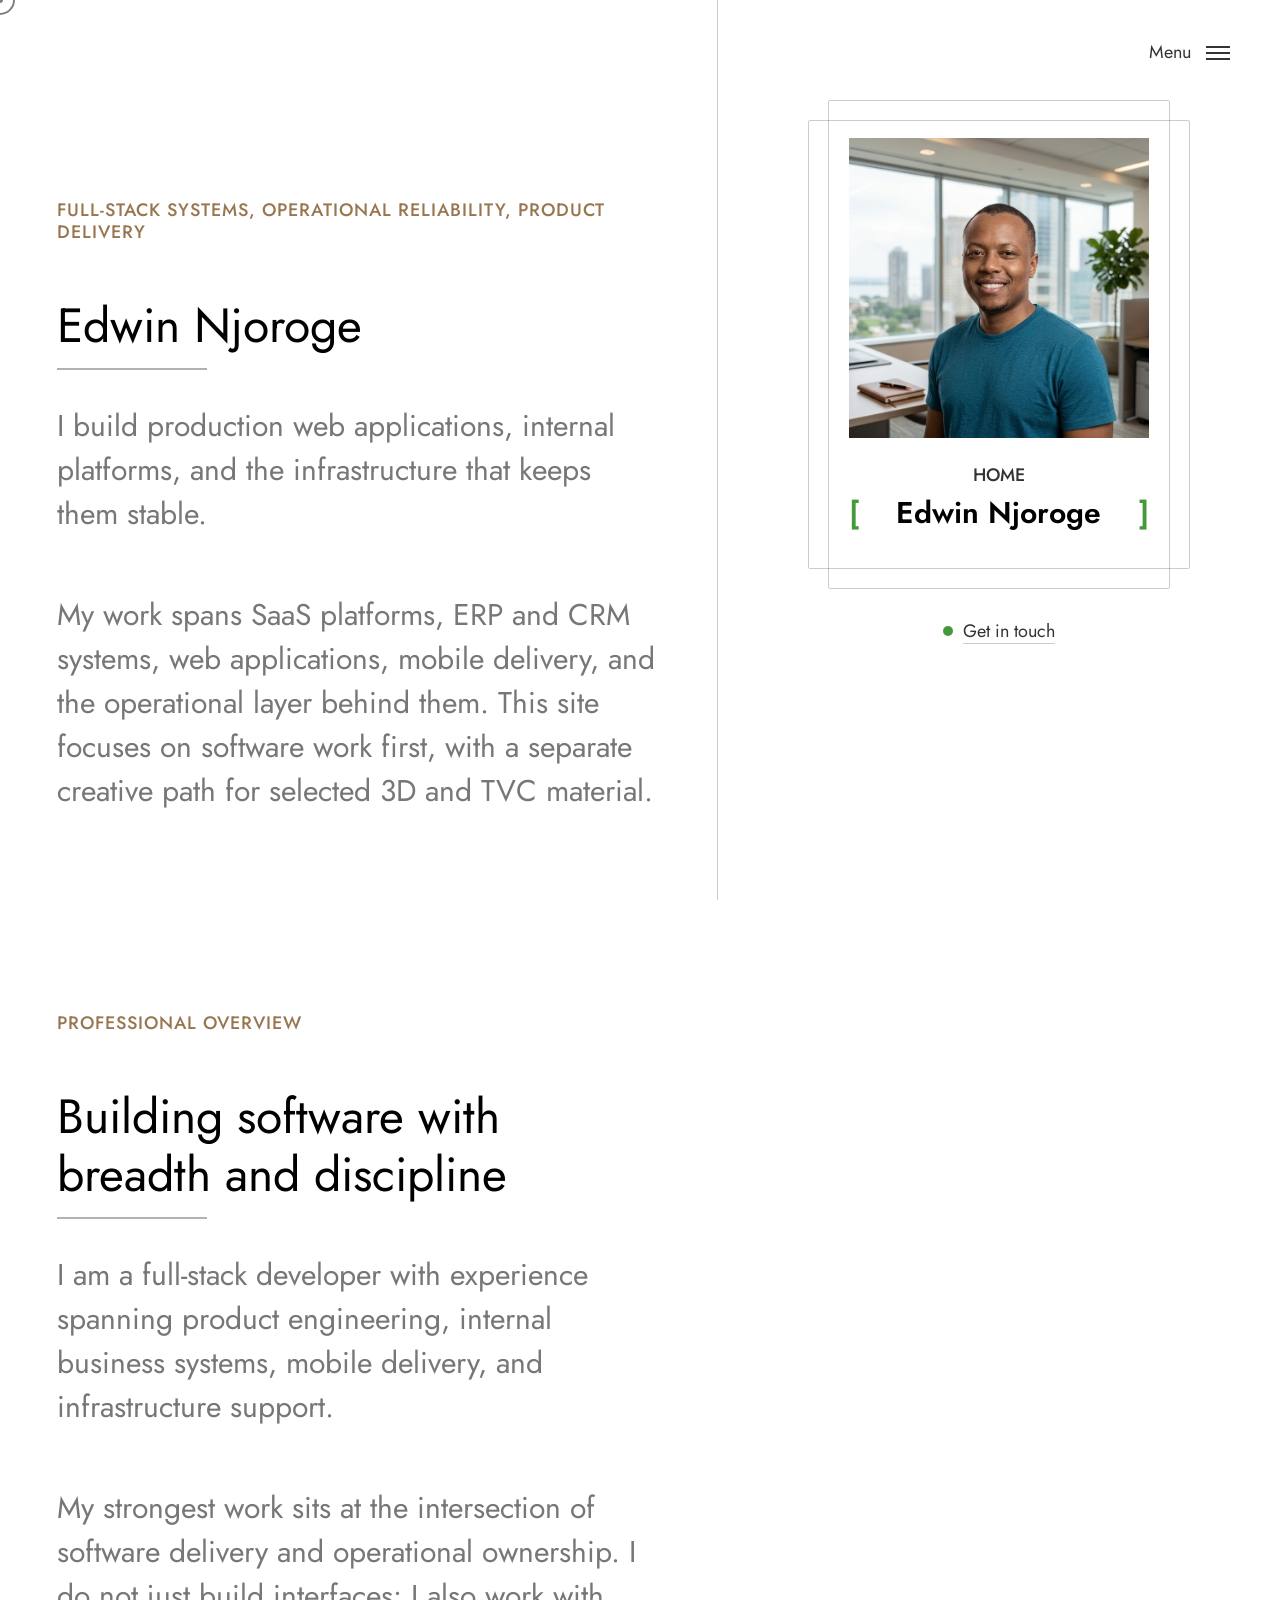
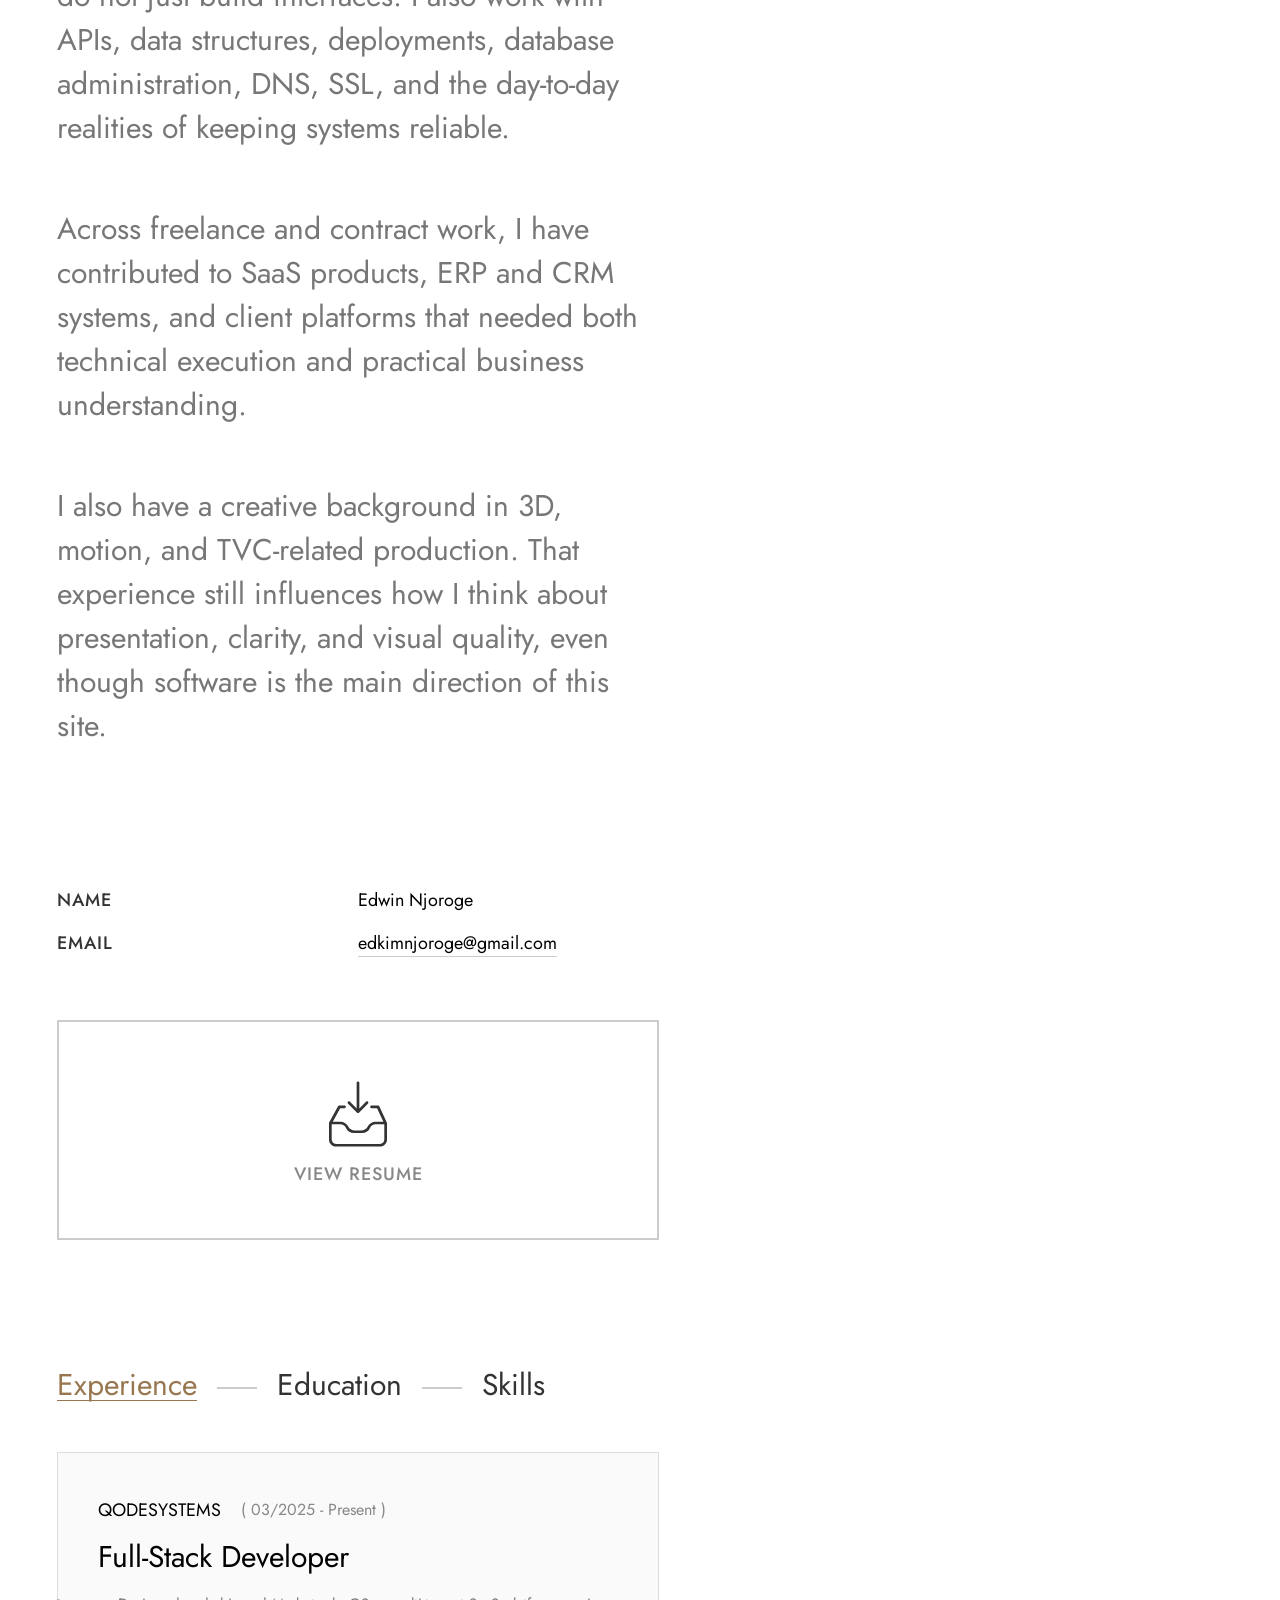
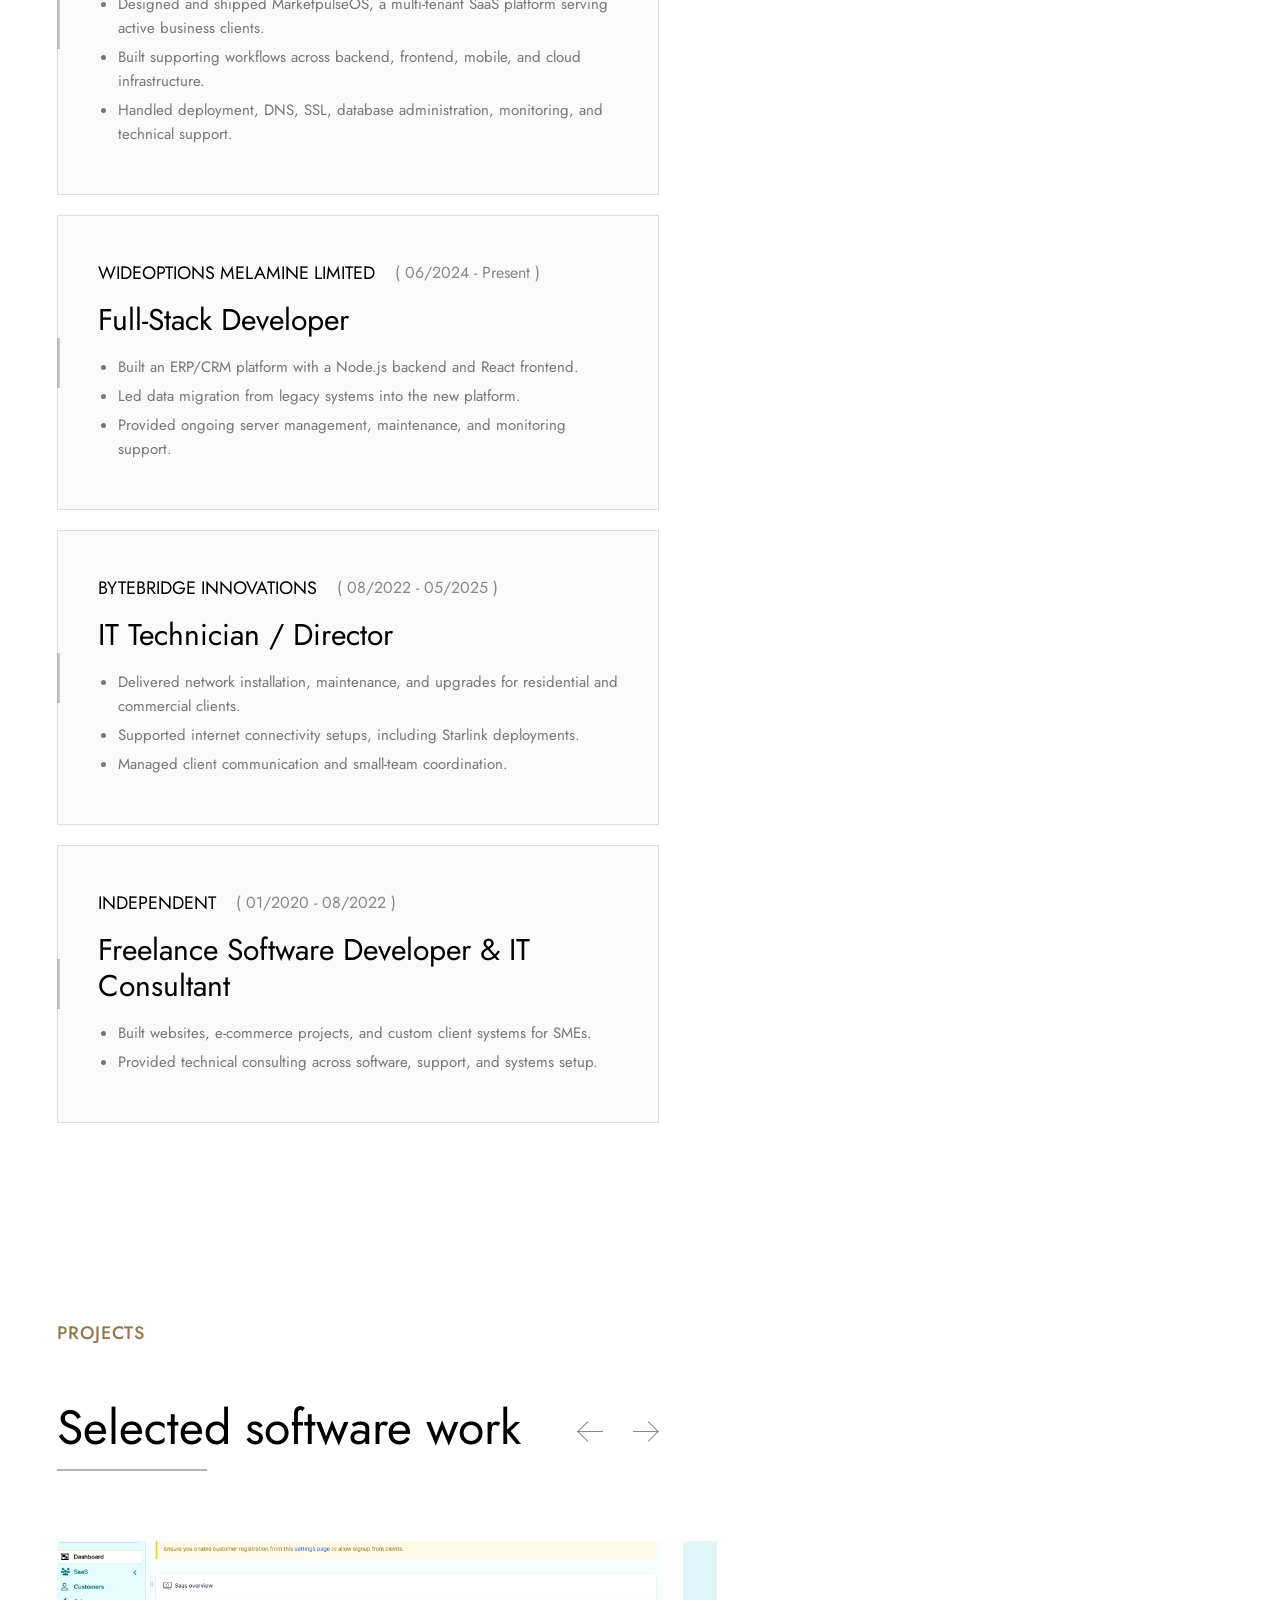
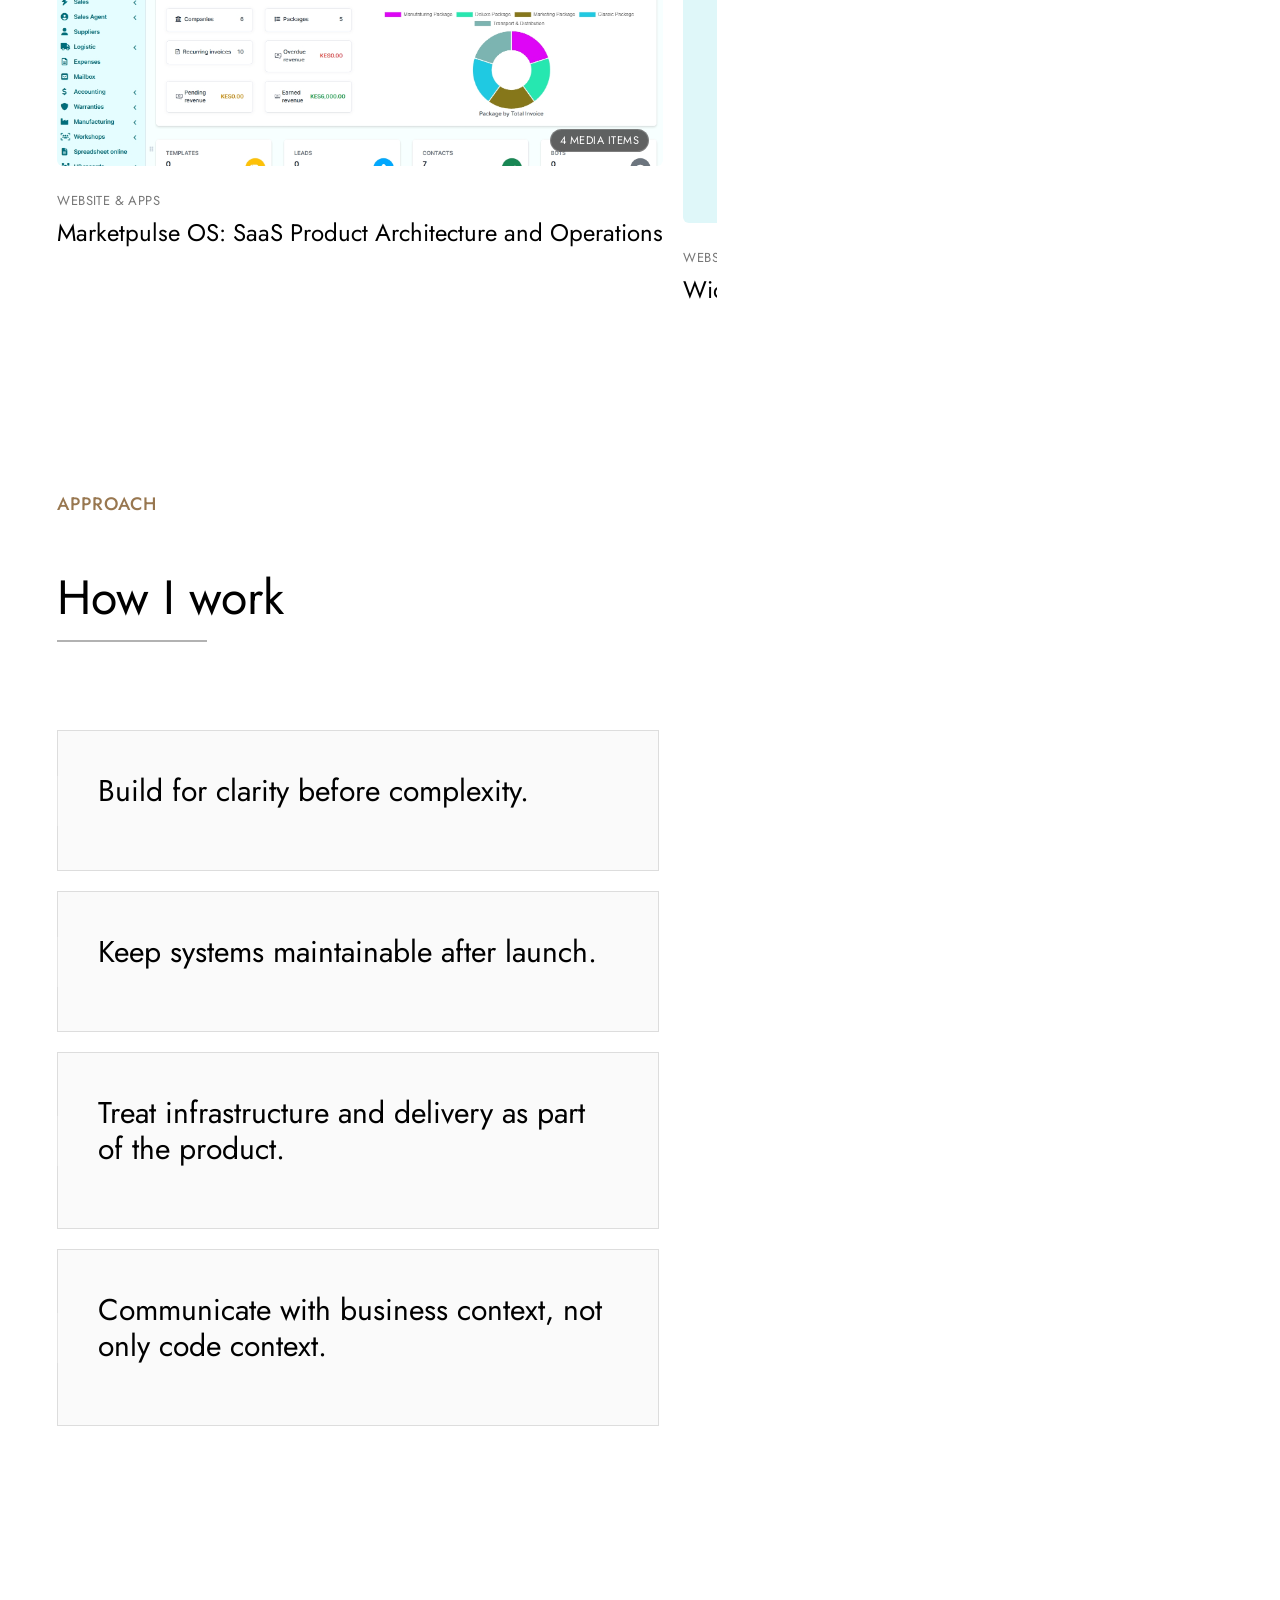
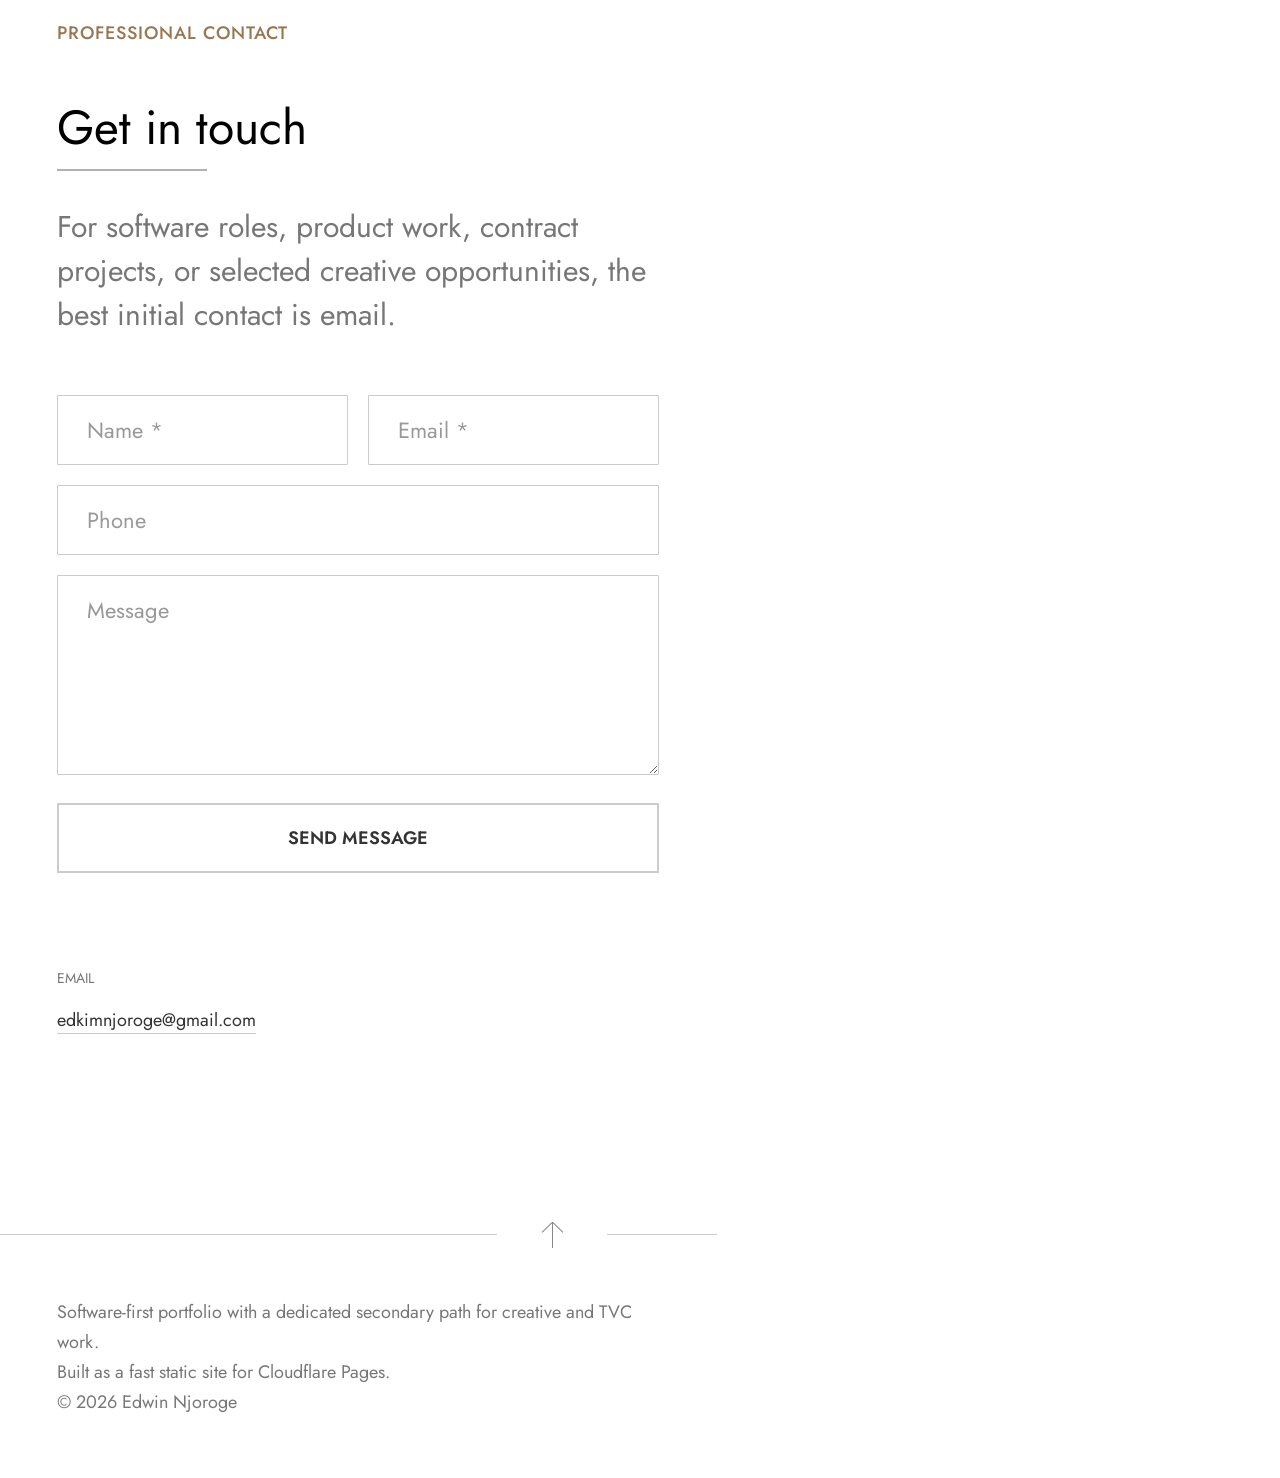
==== index-light.html @ 33b3598a "Initial portfolio site" ====
<!DOCTYPE html>
<!--[if lt IE 7 ]><html class="ie ie6" lang="en"> <![endif]-->
<!--[if IE 7 ]><html class="ie ie7" lang="en"> <![endif]-->
<!--[if IE 8 ]><html class="ie ie8" lang="en"> <![endif]-->
<!--[if (gte IE 9)|!(IE)]><!--><html lang="en"> <!--<![endif]-->

<head>

<meta http-equiv="Content-Type" content="text/html; charset=utf-8" />

<meta name="description" content="Resumo">
<meta name="author" content="Frenify">

<meta name="viewport" content="width=device-width, initial-scale=1, maximum-scale=1">

<title data-i18n="site.pageTitles.home">Edwin Njoroge | Full-Stack Developer</title>

<!-- Google Fonts -->
<link rel="preconnect" href="https://fonts.googleapis.com">
<link rel="preconnect" href="https://fonts.gstatic.com" crossorigin>
<link href="https://fonts.googleapis.com/css2?family=Jost:ital,wght@0,100;0,200;0,300;0,400;0,500;0,600;0,700;0,800;0,900;1,100;1,200;1,300;1,400;1,500;1,600;1,700;1,800;1,900&display=swap" rel="stylesheet">
<!-- /Google Fonts -->

<!-- Styles -->
<link type="text/css" rel="stylesheet" href="css/base.css?ver=3" />
<link type="text/css" rel="stylesheet" href="css/owl-carousel.css?ver=3" />
<link type="text/css" rel="stylesheet" href="css/style.css?ver=3" />
<!--[if lt IE 9]> <script src="js/modernizr.custom.js?ver=3"></script> <![endif]-->
<!-- /Styles -->

</head>

<body class="light">


<!-- Wrapper All -->
<div class="resumo_fn_wrapper">

	<!-- MODALBOX -->
	<div class="resumo_fn_modalbox">
		<a class="extra_closer" href="#"></a>
		<div class="box_inner">
			<a class="closer" href="#"><span></span></a>
			<div class="modal_content">
				
				<div class="modal_in">
					<!-- Content comes from JS -->
				</div>
				
				<div class="fn__nav" data-from="" data-index="">
					<a href="#" class="prev">
						<span class="text">Prev</span>
						<span class="arrow_wrapper"><span class="arrow"></span></span>
					</a>
					<a href="#" class="next">
						<span class="text">Next</span>
						<span class="arrow_wrapper"><span class="arrow"></span></span>
					</a>
				</div>
			</div>
		</div>
	</div>
	<!-- /MODALBOX --> 
	
	<div class="resumo_fn_content">
		
		<!-- Main Left Part -->
		<div class="resumo_fn_left">

			<!-- Page -->
			<div class="resumo_fn_page">


				<!-- Home Section -->
				<section id="home">
					<div class="container">
						<div class="roww">

							<!-- Main Title -->
							<div class="resumo_fn_main_title">
								<h3 class="subtitle" data-i18n="home.eyebrow">Introduction</h3>
								<h3 class="title" data-i18n="home.heroName">UI/UX Designer</h3>
								<p class="desc" data-i18n="home.heroLead">I design and develop services for customers of all sizes, specializing in creating stylish, modern websites, web services and online stores.</p>
								<p class="desc" data-i18n="home.heroBody" style="margin-top: 15px;"></p>
							</div>
							<!-- /Main Title -->

						</div>
					</div>
				</section>
				<!-- /Home Section -->


				<!-- About Section -->
				<section id="about">
					<div class="container">
						<div class="roww">

							<!-- Main Title -->
							<div class="resumo_fn_main_title">
								<h3 class="subtitle" data-i18n="about.eyebrow">About Me</h3>
								<h3 class="title" data-i18n="about.title">Biography</h3>
								<p class="desc" data-i18n="about.lead">I'm a Freelancer Front-end Developer with over 12 years of experience. I'm from San Francisco. I code and create web elements for amazing people around the world. I like work with new people. New people are new experiences.</p>
								<div id="about-paragraphs" style="margin-top: 15px;"></div>
							</div>
							<!-- /Main Title -->

							<!-- About Information -->
							<div class="resumo_fn_about_info">
								<div class="about_left">
									<!-- Dynamic Table inserted by JS -->
								</div>
								<div class="about_right">
									<!-- Download CV Button -->
									<div class="resumo_fn_cv_btn">
										<a href="#" download>
											<span class="icon">
												<img src="svg/inbox.svg" alt="" class="fn__svg" />
												<img src="svg/arrow.svg" alt="" class="fn__svg arrow" />
											</span>
											<span>Download CV</span>
										</a>
									</div>
									<!-- /Download CV Button -->
								</div>
							</div>
							<!-- /About Information -->


							<!-- Tabs Shortcode -->
							<div class="resumo_fn_tabs">

								<!-- Tab: Header -->
								<div class="tab_header">
									<ul>
										<li class="active"><a href="#tab1">Experience</a></li>
										<li><a href="#tab2">Education</a></li>
										<li><a href="#tab3">Skills</a></li>
									</ul>
								</div>
								<!-- /Tab: Header -->

								<!-- Tab: Content -->
								<div class="tab_content">

									<!-- #1 tab content -->
									<div id="tab1" class="tab_item active">

										<!-- Boxed List -->
										<div class="resumo_fn_boxed_list">
											<ul>
												<li>
													<div class="item">
														<div class="item_top">
															<h5>Frenify  LLC</h5>
															<span>( 2018 — Today )</span>
														</div>
														<h3>Sr. Front-end Engineer</h3>
														<p>Adipisicing Lorem ipsum dolor sit amet, consectetur elit, sed do eiusmod tempor incididunt ut labore et dolore magna aliqua. </p>
													</div>
												</li>
												<li>
													<div class="item">
														<div class="item_top">
															<h5>Google  LLC</h5>
															<span>( 2016 — 2018 )</span>
														</div>
														<h3>Front-end Developer</h3>
														<p>Adipisicing Lorem ipsum dolor sit amet, consectetur elit, sed do eiusmod tempor incididunt ut labore et dolore magna aliqua. </p>
													</div>
												</li>
												<li>
													<div class="item">
														<div class="item_top">
															<h5>Twitter  LLC</h5>
															<span>( 2016 — 2011 )</span>
														</div>
														<h3>Graphic Designer</h3>
														<p>Adipisicing Lorem ipsum dolor sit amet, consectetur elit, sed do eiusmod tempor incididunt ut labore et dolore magna aliqua. </p>
													</div>
												</li>
											</ul>
										</div>
										<!-- /Boxed List -->

									</div>
									<!-- /#1 tab content -->

									<!-- #2 tab content -->
									<div id="tab2" class="tab_item">

										<!-- Boxed List -->
										<div class="resumo_fn_boxed_list">
											<ul>
												<li>
													<div class="item">
														<div class="item_top">
															<h5>Frenify University</h5>
															<span>( 2014 — 2017 )</span>
														</div>
														<h3>Computer Science</h3>
														<p>Adipisicing Lorem ipsum dolor sit amet, consectetur elit, sed do eiusmod tempor incididunt ut labore et dolore magna aliqua. </p>
													</div>
												</li>
												<li>
													<div class="item">
														<div class="item_top">
															<h5>Edu University</h5>
															<span>( 2011 — 2014 )</span>
														</div>
														<h3>Master Degree</h3>
														<p>Adipisicing Lorem ipsum dolor sit amet, consectetur elit, sed do eiusmod tempor incididunt ut labore et dolore magna aliqua. </p>
													</div>
												</li>
												<li>
													<div class="item">
														<div class="item_top">
															<h5>Clolumbia College</h5>
															<span>( 2007 — 2011 )</span>
														</div>
														<h3>Bachelor Degree</h3>
														<p>Adipisicing Lorem ipsum dolor sit amet, consectetur elit, sed do eiusmod tempor incididunt ut labore et dolore magna aliqua. </p>
													</div>
												</li>
											</ul>
										</div>
										<!-- /Boxed List -->

									</div>
									<!-- /#2 tab content -->

									<!-- #3 tab content -->
									<div id="tab3" class="tab_item">

										<!-- Progress Bar -->
										<div class="resumo_fn_progress_bar">

											<div class="progress_item" data-value="92">
												<div class="item_in">
													<h3 class="progress_title">Adobe Photoshop</h3>
													<span class="progress_percent"></span>
													<div class="bg_wrap"><div class="progress_bg"></div></div>
												</div>
											</div>

											<div class="progress_item" data-value="95">
												<div class="item_in">
													<h3 class="progress_title">HTML5 &amp; CSS3</h3>
													<span class="progress_percent"></span>
													<div class="bg_wrap"><div class="progress_bg"></div></div>
												</div>
											</div>

											<div class="progress_item" data-value="80">
												<div class="item_in">
													<h3 class="progress_title">WordPress</h3>
													<span class="progress_percent"></span>
													<div class="bg_wrap"><div class="progress_bg"></div></div>
												</div>
											</div>

											<div class="progress_item" data-value="85">
												<div class="item_in">
													<h3 class="progress_title">Adobe Illustrator</h3>
													<span class="progress_percent"></span>
													<div class="bg_wrap"><div class="progress_bg"></div></div>
												</div>
											</div>

										</div>
										<!-- /Progress Bar -->

										<!-- Description -->
										<div class="resumo_fn_desc">
											<p>A freelance creative designer with a love for minimal design, clean typography and well-written code, located in San Francisco. Provide high quality and cost effective offshore web and software development services. Wide range of web and software development services across the world.</p>
										</div>

									</div>
									<!-- /#2 tab content -->

								</div>
								<!-- /Tab: Content -->
							</div>
							<!-- /Tabs Shortcode -->


						</div>
					</div>
				</section>
				<!-- /About Section -->



				<!-- Portfolio Section -->
				<section id="portfolio">

					<div class="container">
						<div class="roww">
							<!-- Main Title -->
							<div class="resumo_fn_main_title">
								<div class="my__nav">
									<a href="#" class="prev"><span></span></a>
									<a href="#" class="next"><span></span></a>
								</div>
								<h3 class="subtitle" data-i18n="site.nav.projects">Portfolio</h3>
								<h3 class="title" id="portfolio-section-title" data-i18n="projects.title">Featured Projects</h3>
							</div>
							<!-- /Main Title -->
							
						</div>
					</div>

					<div class="container noright">
						<div class="roww">
							<div class="owl-carousel modal_items portfolio-carousel" id="portfolio-carousel" data-from="portfolio" data-count="0">
								<!-- Dynamically populated by JS -->
							</div>
						</div>
					</div>

				</section>
				<!-- /Portfolio Section -->
				<!-- Services Section -->
				<section id="services">
					<div class="container">
						<div class="roww">
							<!-- Main Title -->
							<div class="resumo_fn_main_title">
								<h3 class="subtitle" data-i18n="about.principlesEyebrow">Approach</h3>
								<h3 class="title" data-i18n="about.principlesTitle">How I work</h3>
							</div>
							<!-- /Main Title -->
							<!-- Services List (Principles) -->
							<div class="resumo_fn_service_list">
								<ul>
									<li>
										<div class="item">
											<div class="item_left">
												<h3 data-i18n="about.principles.0">Build for clarity before complexity.</h3>
											</div>
										</div>
									</li>
									<li>
										<div class="item">
											<div class="item_left">
												<h3 data-i18n="about.principles.1">Keep systems maintainable after launch.</h3>
											</div>
										</div>
									</li>
									<li>
										<div class="item">
											<div class="item_left">
												<h3 data-i18n="about.principles.2">Treat infrastructure and delivery as part of the product.</h3>
											</div>
										</div>
									</li>
									<li>
										<div class="item">
											<div class="item_left">
												<h3 data-i18n="about.principles.3">Communicate with business context, not only code context.</h3>
											</div>
										</div>
									</li>
								</ul>
							</div>
						</div>
					</div>
				</section>
				<!-- /Services Section -->

				<!-- Contact Section -->
				<section id="contact">
					<div class="container">
						<div class="roww resumo_fn_contact">

							<!-- Main Title -->
							<div class="resumo_fn_main_title">
								<h3 class="subtitle" data-i18n="contact.eyebrow">Contact</h3>
								<h3 class="title" data-i18n="contact.title">Get In Touch</h3>
								<p class="desc" data-i18n="contact.intro">If you have any suggestion, project or even you want to say “hello”, please fill out the form below and I will reply you shortly.</p>
							</div>
							<!-- /Main Title -->

							<!-- Contact Form -->
							<form class="contact_form" action="/" method="post" autocomplete="off" data-email="edkimnjoroge@gmail.com">
								<div class="success" data-success="Your message has been received, we will contact you soon."></div>
								<div class="empty_notice"><span>Please Fill Required Fields!</span></div>

								<div class="items_wrap">
									<div class="items">
										<div class="item half">
											<div class="input_wrapper">
												<input id="name" type="text" />
												<span class="moving_placeholder" data-i18n="contact.namePlaceholder">Name *</span>
											</div>
										</div>
										<div class="item half">
											<div class="input_wrapper">
												<input id="email" type="email" />
												<span class="moving_placeholder" data-i18n="contact.emailPlaceholder">Email *</span>
											</div>
										</div>
										<div class="item">
											<div class="input_wrapper">
												<input id="phone" type="text" />
												<span class="moving_placeholder" data-i18n="contact.phonePlaceholder">Phone</span>
											</div>
										</div>
										<div class="item">
											<div class="input_wrapper">
												<textarea id="message"></textarea>
												<span class="moving_placeholder" data-i18n="contact.messagePlaceholder">Message</span>
											</div>
										</div>
										<div class="item">
											<a id="send_message" href="#" data-i18n="contact.submitButton">Send Message</a>
										</div>
									</div>
								</div>
							</form>
							<!-- /Contact Form -->

							<!-- Contact Info -->
							<div class="resumo_fn_contact_info">
								<p data-i18n="contact.emailLabel">Email</p>
								<h3><a class="fn__link" href="mailto:edkimnjoroge@gmail.com" id="contact-email">edkimnjoroge@gmail.com</a></h3>
							</div>
							<!-- /Contact Info -->

						</div>
					</div>
				</section>
				<!-- /Contact Section -->

			</div>
			<!-- /Page -->

			<footer id="footer">
				<div class="footer_top">
					<a href="#" class="resumo_fn_totop"><span></span></a>
				</div>
				<div class="footer_content">
					<div class="container">
						<p><span data-i18n="site.footer.statement">Software-first portfolio with a dedicated secondary path for creative and TVC work.</span><br />
						<span data-i18n="site.footer.copyright">Built as a fast static site for Cloudflare Pages.</span><br />
						&copy; 2026 Edwin Njoroge</p>
					</div>
				</div>
			</footer>


		</div>
		<!-- /Main Left Part -->

		<!-- Main Right Part -->
		<div class="resumo_fn_right">

			<!-- Menu Triggger -->
			<a href="#" class="menu_trigger">
				<span class="text">Menu</span>
				<span class="hamb">
					<span></span>
					<span></span>
					<span></span>
				</span>
			</a>
			<!-- /Menu Triggger -->

			<!-- Panel Content -->
			<div class="right_in">
				<div class="right_top">
					<div class="border1"></div><div class="border2"></div>

					<div class="img_holder">
						<img src="img/Edwin Njoroge Profile Photo.jpg" alt="">
						<div class="abs_img" data-bg-img="img/Edwin Njoroge Profile Photo.jpg"></div>
					</div>
					<div class="title_holder">
						<h5 data-i18n="site.nav.home">Hi There! I am</h5>
						<h3>
							<span class="animated_title">
								<span class="title_in" data-i18n="home.heroName">Edwin Njoroge</span>
								<span class="title_in" data-i18n="home.heroRole">Full-Stack Developer</span>
							</span>
						</h3>
					</div>
				</div>
				<div class="right_bottom">
					<a href="#contact">
						<span class="circle"></span>
						<span class="text" data-i18n="contact.title">Get in touch</span>
					</a>
				</div>
			</div>
			<!-- /Panel Content -->

		</div>
		<!-- /Main Right Part -->
	
	</div>
	
	<!-- Right Hidden Navigation -->
	<a href="#" class="resumo_fn_nav_overlay"></a>
	<div class="resumo_fn_navigation">
		<a href="#" class="closer"></a>
		
		<!-- Navigation Content -->
		<div class="nav_in">
			
			<nav id="nav">
				<h3 class="label">Menu</h3>
				<ul>
					<li><a href="#home" data-i18n="site.nav.home">Home</a></li>
					<li><a href="#about" data-i18n="site.nav.about">About</a></li>
					<li><a href="#portfolio" data-i18n="site.nav.projects" data-portfolio-mode="software">Portfolio</a></li>
					<li><a href="#portfolio" data-i18n="site.nav.creative" data-portfolio-mode="creative">Creative</a></li>
					<li><a href="#services" data-i18n="about.principlesEyebrow">Approach</a></li>
					<li><a href="#contact" data-i18n="site.nav.contact">Contact</a></li>
				</ul>
			</nav>
			
			<div class="nav_footer">
				<div class="social">
					<ul>
						<li><a href="#" target="_blank"><img src="svg/social/twitter.svg" alt="" class="fn__svg"></a></li>
						<li><a href="#" target="_blank"><img src="svg/social/facebook.svg" alt="" class="fn__svg"></a></li>
						<li><a href="#" target="_blank"><img src="svg/social/instagram.svg" alt="" class="fn__svg"></a></li>
						<li><a href="#" target="_blank"><img src="svg/social/pinterest.svg" alt="" class="fn__svg"></a></li>
						<li><a href="#" target="_blank"><img src="svg/social/behance.svg" alt="" class="fn__svg"></a></li>
					</ul>
				</div>
				<div class="copyright">
					<a href="https://frenify.com/" target="_blank">Developed by Frenify</a>
				</div>
			</div>
			
		</div>
		<!-- /Navigation Content -->
		
	</div>
	<!-- /Right Hidden Navigation -->
	
	
	<div class="frenify-cursor cursor-outer" data-default="yes" data-link="yes" data-slider="yes"><span class="fn-cursor"></span></div>
	<div class="frenify-cursor cursor-inner" data-default="yes" data-link="yes" data-slider="yes"><span class="fn-cursor"><span class="fn-left"></span><span class="fn-right"></span></span></div>
	
</div>
<!-- /Wrapper All -->



<!-- Scripts -->
<script src="js/jquery.js?ver=3"></script>
<script src="js/typed.js?ver=3"></script>
<script src="js/owl-carousel.js?ver=3"></script>
<script src="js/waypoints.js?ver=3"></script>
<script src="js/nicescroll.js?ver=3"></script>
<!--[if lt IE 10]> <script src="js/ie8.js?ver=3"></script> <![endif]-->
<script src="data/content.js?ver=3"></script>
<script src="data/portfolio.js?ver=3"></script>
<script src="js/app.js?ver=3"></script>
<script src="js/init.js?ver=3"></script>
<!-- /Scripts -->

</body>
</html>
---- css/base.css ----
/*
This file is made by Frenify
This css file includes all base styles and template's main color (in this tempalte main color is pink(#f00a77)). 
Template's main color styles located at the bottom of this file.
*/
html,body,div,span,applet,object,iframe,h1,h2,h3,h4,h5,h6,p,blockquote,pre,a,abbr,acronym,address,big,cite,code,del,dfn,em,font,ins,kbd,q,s,samp,small,strike,strong,sub,sup,tt,var,b,u,i,center,dl,dt,dd,ol,ul,li,fieldset,form,label,legend,table,caption,tbody,tfoot,thead,tr,th,td
	{
	background: transparent;
	border: 0;
	margin: 0;
	padding: 0;
	vertical-align: baseline;
	outline: none;
}

article, aside, details, figcaption, figure, footer, header, hgroup, nav, section {
    display: block;
}

blockquote {
	quotes: none;
}

blockquote:before,blockquote:after {
	content: '';
	content: none;
}
ul, ol{
	margin:30px;	
}
ul li, ol li{
	margin-bottom:5px;
}
img{
	vertical-align:middle;
	max-width:100%;
}
iframe{
	max-width:100%;
}
del {
	text-decoration: line-through;
}
a, i{
	-webkit-transition: all .3s ease;
	   -moz-transition: all .3s ease;
	    -ms-transition: all .3s ease;
	     -o-transition: all .3s ease;
	        transition: all .3s ease;
	border:none;
}
a:hover{text-decoration:none;}

h1, h2, h3, h4, h5, h6{
	font-weight:700;
	color:#333;
	margin-bottom:20px;
}
h1 { font-size: 45px; }
h2 { font-size: 36px; }
h3 { font-size: 30px; }
h4 { font-size: 24px; }
h5 { font-size: 20px; }
h6 { font-size: 16px; }

table{
	width:100%;
	max-width:100%;
	text-align:left;
	border-collapse: collapse;
	border-spacing: 0px;
	margin-bottom:15px;
	color:#999;
	border:1px solid #eee;
}
table tr{
	border:1px solid #eee;
}
table th{
	vertical-align:top;
	color:#333;
	background:none;
	font-size:16px;
	font-weight:normal;
	padding:15px 10px;
	border:1px solid #eee;
}
table td{
	vertical-align:top;
	padding:10px;
	border:1px solid #eee;
}

code, pre {
	padding: 10px;
	padding-bottom: 0;
	border-left: 3px solid #6FBF71;
	border-bottom: 1px solid transparent;
	background: #f7f7f7;
	overflow-x:scroll;
}

pre{
	display: block;	
	word-break: break-all;
	word-wrap: break-word;
}
pre code { white-space: pre-wrap; }

p{
	letter-spacing:1px;
}


.space10{width:100%; float:left; clear:both; margin-bottom:10px;}
.space20{width:100%; float:left; clear:both; margin-bottom:20px;}
.space30{width:100%; float:left; clear:both; margin-bottom:30px;}
.space40{width:100%; float:left; clear:both; margin-bottom:40px;}
.space50{width:100%; float:left; clear:both; margin-bottom:50px;}
.space60{width:100%; float:left; clear:both; margin-bottom:60px;}
.space70{width:100%; float:left; clear:both; margin-bottom:70px;}
.space80{width:100%; float:left; clear:both; margin-bottom:80px;}
.space90{width:100%; float:left; clear:both; margin-bottom:90px;}
.space100{width:100%; float:left; clear:both; margin-bottom:100px;}
.space200{width:100%; float:left; clear:both; margin-bottom:200px;}
.space300{width:100%; float:left; clear:both; margin-bottom:300px;}
.space400{width:100%; float:left; clear:both; margin-bottom:400px;}
.space500{width:100%; float:left; clear:both; margin-bottom:500px;}
.space1000{width:100%; float:left; clear:both; margin-bottom:1000px;}


/*------------------------------------------------------------------*/ 
/*	x) FORM ELEMENTS
/*------------------------------------------------------------------*/
textarea{
	border-radius:1px;
	font-size: 16px;
	color: #ccc;
	resize: vertical;
	font-family: 'Jost', Arial, Helvetica, sans-serif;
	background-color: transparent;
	
	-webkit-box-sizing: border-box; /* Safari/Chrome, other WebKit */
	-moz-box-sizing: border-box;    /* Firefox, other Gecko */
	-ms-box-sizing: border-box;     /* IE 10 + */
	box-sizing: border-box;         /* Opera/IE 8+ */
	
	line-height: 1.5;
	padding:16px 20px!important;
	width:100%;
	border: 1px solid rgba(255,255,255,.2);
	
	-webkit-transition: all .3s ease;
	   -moz-transition: all .3s ease;
	    -ms-transition: all .3s ease;
	     -o-transition: all .3s ease;
	        transition: all .3s ease;
}
input[type="text"],
input[type="phone"],
input[type="password"],
input[type="datetime"],
input[type="datetime-local"],
input[type="date"],
input[type="month"],
input[type="time"],
input[type="week"],
input[type="number"],
input[type="email"],
input[type="url"],
input[type="search"],
input[type="tel"],
input[type="color"],
.uneditable-input {
	width: 100%;
    display: block;
    border-radius: 1px;
    background-color: transparent;
    border: 1px solid rgba(255,255,255,.2);
    color: #ccc;
    font-size: 16px;
    outline: none;
    padding: 0 20px !important;
    line-height: 70px;
    height: 70px;
	letter-spacing: 0.5px;
	
	-webkit-box-sizing: border-box; /* Safari/Chrome, other WebKit */
	-moz-box-sizing: border-box;    /* Firefox, other Gecko */
	-ms-box-sizing: border-box;     /* IE 10 + */
	box-sizing: border-box;         /* Opera/IE 8+ */
	
	font-family:'Jost', Arial, Helvetica, sans-serif;
	
	vertical-align: middle;
	
	-webkit-transition: all .3s ease;
	   -moz-transition: all .3s ease;
	    -ms-transition: all .3s ease;
	     -o-transition: all .3s ease;
	        transition: all .3s ease;
	
}
textarea:hover,
input[type="text"]:hover,
input[type="phone"]:hover,
input[type="password"]:hover,
input[type="datetime"]:hover,
input[type="datetime-local"]:hover,
input[type="date"]:hover,
input[type="month"]:hover,
input[type="time"]:hover,
input[type="week"]:hover,
input[type="number"]:hover,
input[type="email"]:hover,
input[type="url"]:hover,
input[type="search"]:hover,
input[type="tel"],
input[type="color"]:hover,
.uneditable-input:hover{
	border-color: rgba(255,255,255,.4);
}

textarea:focus,
input[type="text"]:focus,
input[type="phone"]:focus,
input[type="password"]:focus,
input[type="datetime"]:focus,
input[type="datetime-local"]:focus,
input[type="date"]:focus,
input[type="month"]:focus,
input[type="time"]:focus,
input[type="week"]:focus,
input[type="number"]:focus,
input[type="email"]:focus,
input[type="url"]:focus,
input[type="search"]:focus,
input[type="tel"]:focus,
input[type="color"]:focus,
.uneditable-input:focus {
	border-color: var(--mc);
	outline: none;
}


input[type="submit"]{
	padding: 13px 15px;
	height: 40px;
	line-height: 1;
	text-transform: uppercase;
	font-size: 13px;
	font-weight: 600;
	text-decoration: none;
	letter-spacing: 0.5px;
	border:none;
	cursor:pointer;
	color: #FFF;
	background:#777;
	
	-webkit-transition: all .3s ease;
	   -moz-transition: all .3s ease;
	    -ms-transition: all .3s ease;
	     -o-transition: all .3s ease;
	        transition: all .3s ease;
}
input[type="submit"]:hover{
	background:#444;
}
select{
	padding:8px;
	border:2px solid #eee;
}
input[type="button"]{
	cursor:pointer;
	-webkit-transition: all .3s ease;
	   -moz-transition: all .3s ease;
	    -ms-transition: all .3s ease;
	     -o-transition: all .3s ease;
	        transition: all .3s ease;
}
.container{
	padding: 0 12%;
	margin: 0 auto;
	width: 100%;
}
.container.noright{
	padding-right: 0;
}
.max200{max-width: 200px;}
.max250{max-width: 250px;}
.max300{max-width: 300px;}
.max350{max-width: 350px;}
.max400{max-width: 400px;}
.max450{max-width: 450px;}
.max500{max-width: 500px;}
.max550{max-width: 550px;}
.max600{max-width: 600px;}
.max650{max-width: 650px;}
.max700{max-width: 700px;}
.max750{max-width: 750px;}
.max800{max-width: 800px;}
.max850{max-width: 850px;}
.max880{max-width: 880px;}
.max900{max-width: 900px;}
.max950{max-width: 950px;}
.max1000{max-width: 1000px;}
.max1020{max-width: 1020px;}
.max1050{max-width: 1050px;}
.max1100{max-width: 1100px;}
.max1150{max-width: 1150px;}
.max1200{max-width: 1200px;}
.max1250{max-width: 1250px;}
.max1300{max-width: 1300px;}
.max1350{max-width: 1350px;}
.max1400{max-width: 1400px;}
.max1450{max-width: 1450px;}
.max1500{max-width: 1500px;}
.roww,
section{
	width: 100%;
	float: left;
	clear: both;
}
.clearfix:after,
.clearfix:before{
	content: '';
	clear: both;
	display: table;
}
---- css/owl-carousel.css ----
/**
 * Owl Carousel v2.3.4
 * Copyright 2013-2018 David Deutsch
 * Licensed under: SEE LICENSE IN https://github.com/OwlCarousel2/OwlCarousel2/blob/master/LICENSE
 */
.owl-carousel,.owl-carousel .owl-item{-webkit-tap-highlight-color:transparent;position:relative}.owl-carousel{display:none;width:100%;z-index:1}.owl-carousel .owl-stage{position:relative;-ms-touch-action:pan-Y;touch-action:manipulation;-moz-backface-visibility:hidden}.owl-carousel .owl-stage:after{content:".";display:block;clear:both;visibility:hidden;line-height:0;height:0}.owl-carousel .owl-stage-outer{position:relative;overflow:hidden;-webkit-transform:translate3d(0,0,0)}.owl-carousel .owl-item,.owl-carousel .owl-wrapper{-webkit-backface-visibility:hidden;-moz-backface-visibility:hidden;-ms-backface-visibility:hidden;-webkit-transform:translate3d(0,0,0);-moz-transform:translate3d(0,0,0);-ms-transform:translate3d(0,0,0)}.owl-carousel .owl-item{min-height:1px;float:left;-webkit-backface-visibility:hidden;-webkit-touch-callout:none}.owl-carousel .owl-item img{display:block;width:100%}.owl-carousel .owl-dots.disabled,.owl-carousel .owl-nav.disabled{display:none}.no-js .owl-carousel,.owl-carousel.owl-loaded{display:block}.owl-carousel .owl-dot,.owl-carousel .owl-nav .owl-next,.owl-carousel .owl-nav .owl-prev{cursor:pointer;-webkit-user-select:none;-khtml-user-select:none;-moz-user-select:none;-ms-user-select:none;user-select:none}.owl-carousel .owl-nav button.owl-next,.owl-carousel .owl-nav button.owl-prev,.owl-carousel button.owl-dot{background:0 0;color:inherit;border:none;padding:0!important;font:inherit}.owl-carousel.owl-loading{opacity:0;display:block}.owl-carousel.owl-hidden{opacity:0}.owl-carousel.owl-refresh .owl-item{visibility:hidden}.owl-carousel.owl-drag .owl-item{-ms-touch-action:pan-y;touch-action:pan-y;-webkit-user-select:none;-moz-user-select:none;-ms-user-select:none;user-select:none}.owl-carousel.owl-grab{cursor:move;cursor:grab}.owl-carousel.owl-rtl{direction:rtl}.owl-carousel.owl-rtl .owl-item{float:right}.owl-carousel .animated{animation-duration:1s;animation-fill-mode:both}.owl-carousel .owl-animated-in{z-index:0}.owl-carousel .owl-animated-out{z-index:1}.owl-carousel .fadeOut{animation-name:fadeOut}@keyframes fadeOut{0%{opacity:1}100%{opacity:0}}.owl-height{transition:height .5s ease-in-out}.owl-carousel .owl-item .owl-lazy{opacity:0;transition:opacity .4s ease}.owl-carousel .owl-item .owl-lazy:not([src]),.owl-carousel .owl-item .owl-lazy[src^=""]{max-height:0}.owl-carousel .owl-item img.owl-lazy{transform-style:preserve-3d}.owl-carousel .owl-video-wrapper{position:relative;height:100%;background:#000}.owl-carousel .owl-video-play-icon{position:absolute;height:80px;width:80px;left:50%;top:50%;margin-left:-40px;margin-top:-40px;background:url(owl.video.play.png) no-repeat;cursor:pointer;z-index:1;-webkit-backface-visibility:hidden;transition:transform .1s ease}.owl-carousel .owl-video-play-icon:hover{-ms-transform:scale(1.3,1.3);transform:scale(1.3,1.3)}.owl-carousel .owl-video-playing .owl-video-play-icon,.owl-carousel .owl-video-playing .owl-video-tn{display:none}.owl-carousel .owl-video-tn{opacity:0;height:100%;background-position:center center;background-repeat:no-repeat;background-size:contain;transition:opacity .4s ease}.owl-carousel .owl-video-frame{position:relative;z-index:1;height:100%;width:100%}
---- css/style.css ----
@charset "utf-8";
/*
/*	Copyright (c) 2021 Frenify
/*	Author: Frenify
/*	This file is made for CURRENT TEMPLATE
/*


	List of CSS codes:
	
	01) Base
	02) Site Structure
	03) Site Right
	04) Right Hidden Navigation
	05) Home Section
	06) About Section
	07) CV Button
	08) Tabs Shortcode
	09) Boxed List
	10) Progress Bar
	11) Magic Cursor
	12) Portfolio Section
	13) Services List
	14) Partners
	15) Testimonials
	16) Blog List
	17) Pulse animation
	18) Contact
	19) Contact Information
	20) Footer
	21) Intro
	22) Responsive
	23) Light Version


/*------------------------------------------------------------------*/
/*	01) Base
/*------------------------------------------------------------------*/
:root{
    --mc: #987750;
	--tc: #888;
	--bg-main: #092d38;
	--bg-deep: #0c3542;
	--bg-surface: #164956;
	--bg-surface-deep: #0a303c;
	--border-dark: #082a34;
}
html {
	overflow-x: hidden;
	padding: 0px;
	margin: 0px
}
body{
	font-family: 'Jost', Arial, Helvetica, sans-serif;
	font-size: 18px;
	line-height: 1.44;
	letter-spacing: 0;
	font-weight: 400;
	color: #888;
	background-color: var(--bg-main);
	
	word-break: break-word;
}
.fn__svg{
	fill: currentcolor;
	width: 18px;
	height: 18px;
}
h1,h2,h3,h4,h5,h6{line-height: 1.2;font-weight: 600;font-family: 'Jost';color: #ddd;}
h1>a,h2>a,h3>a,h4>a,h5>a,h6>a{color: #ddd;}
h1>a:hover,h2>a:hover,h3>a:hover,h4>a:hover,h5>a:hover,h6>a:hover{color: var(--mc);}
input{font-family: 'Jost';}
p{letter-spacing: 0;}
a:focus {
    outline: thin dotted;
	outline: none;
}
@media(max-width: 1200px){html,body{width:100%;overflow-x: hidden;position: relative;}}
.row,[class^="resumo_fn_"]{
	width: 100%;
	float: left;
	clear: both;
}
/*------------------------------------------------------------------*/
/*	02) Site Structure
/*------------------------------------------------------------------*/
.resumo_fn_wrapper,
.resumo_fn_wrapper *:before,
.resumo_fn_wrapper *:after,
.resumo_fn_wrapper *{
	box-sizing: border-box;
}
.resumo_fn_wrapper{
	min-height: 100vh;
	position: relative;
	overflow: hidden;
}
.resumo_fn_wrapper_all:after{
	clear: both;
	display: table;
	content: '';
}
.resumo_fn_page,
.resumo_fn_wrapper{
	width: 100%;
	float: left;
	clear: both;
}
.resumo_fn_left{
	width: 56%;
	min-height: 100vh;
	position: relative;
	overflow-x: hidden;
	float: none;
	clear: none;
	transition: all .5s ease;
}
@media(min-width: 1041px){
	.scrolled .resumo_fn_navigation,
	.scrolled .resumo_fn_right{
		width: 32%;
	}
	.scrolled .resumo_fn_left{
		width: 68%;
	}
}
/*------------------------------------------------------------------*/
/*	03) Site Right
/*------------------------------------------------------------------*/
.resumo_fn_right{
	width: 44%;
	min-height: 100vh;
	position: fixed;
	right: 0;
	top: 0;
	bottom: 0;
	border-left: 1px solid rgba(255,255,255,.2);
	transition: all .5s ease;
}
.resumo_fn_right .right_in{
	position: relative;
	width: 100%;
	padding: 100px 16%;
}
.resumo_fn_right .title_holder,
.resumo_fn_right .img_holder{
	position: relative;
	z-index: 2;
}
.resumo_fn_right .img_holder img{
	min-width: 100%;
	opacity: 1;
}
.resumo_fn_right .right_top{
	padding: 38px 41px;
	position: relative;
	width: 100%;
	margin-bottom: 30px;
	z-index: 5;
}
.resumo_fn_right .border1{
	position: absolute;
	z-index: 1;
	left: 0;
	bottom: 20px;
	right: 0;
	top: 20px;
	border: 1px solid rgba(255,255,255,.2);
	border-radius: 2px;
	transition: all .3s ease;
}
.resumo_fn_right .border2{
	position: absolute;
	z-index: 1;
	left: 20px;
	bottom: 0;
	right: 20px;
	top: 0;
	border: 1px solid rgba(255,255,255,.2);
	border-radius: 2px;
	transition: all .3s ease;
}
.resumo_fn_right:hover .border1,
.resumo_fn_right:hover .border2{
	border-color: rgba(255,255,255,.3);
}
.resumo_fn_right .abs_img{
	position: absolute;
	z-index: 1;
	left: 0;
	bottom: 0;
	right: 0;
	top: 0;
	
	background-size: cover;
	background-position: center;
	background-repeat: no-repeat;
}
.resumo_fn_right .title_holder{
	text-align: center;
	padding: 27px 0 20px;
}
.resumo_fn_right .title_holder h5{
	margin: 0;
	padding: 0;
	font-size: 18px;
	color: #999;
	font-weight: 500;
	text-transform: uppercase;
	margin-bottom: 8px;
}
.resumo_fn_right .title_holder h3{
	margin: 0;
	padding: 0 10px;
	font-size: 30px;
	min-height: 36px;
	position: relative;
}
.scrolled .resumo_fn_right .title_holder h3{
	font-weight: 400;
}
.animated_title:before,
.animated_title:after{
	position: absolute;
    top: 0;
    color: #44993b;
	animation: opacity 3s infinite;
}
@keyframes opacity {
  0%, 100% {opacity:0;}
  50% {opacity:1;}
}
.animated_title:after{
	content: "[";
    left: 0;
}
.animated_title:before{
	content: "]";
    right: 0;
    bottom: 0;
    top: auto;
}
.animated_title .title_in{
	display: none;
}
.resumo_fn_right .right_bottom{
	width: 100%;
	text-align: center;
	display: -webkit-flex;
	display: -moz-flex;
	display: -ms-flex;
	display: -o-flex;
	display: flex;
	-webkit-flex-direction: row;
	-moz-flex-direction: row;
	-ms-flex-direction: row;
	-o-flex-direction: row;
	flex-direction: row;
	justify-content: center;
	position: relative;
	z-index: 5;
}
.resumo_fn_right .right_bottom a{
	text-decoration: none;
	padding-left: 20px;
	white-space: nowrap;
	text-overflow: ellipsis;
	display: block;
	font-size: 18px;
	color: #999;
	position: relative;
	line-height: 25px;
	max-width: 100%;
}
.resumo_fn_right .right_bottom a .text{
	overflow: hidden;
    text-overflow: ellipsis;
    white-space: nowrap;
    display: block;
}
.resumo_fn_right .right_bottom .circle{
	position: absolute;
	width: 10px;
	height: 10px;
	border-radius: 100%;
	background-color: #44993b;
	left: 0;
	top: 50%;
	margin-top: -5px;
    display: block;
}
.resumo_fn_right .right_bottom a:before{
	bottom: 0;
	left: 20px;
	right: 0;
	height: 1px;
	background-color: rgba(255,255,255,.2);
	content: '';
	position: absolute;
	transition: all 300ms ease;
}
.resumo_fn_right .right_bottom a:hover:before{
	background-color: rgba(255,255,255,.5);
}
.resumo_fn_right .right_bottom a:hover{
	color: #ccc;
}
.resumo_fn_right .menu_trigger{
	display: -webkit-flex;
	display: -moz-flex;
	display: -ms-flex;
	display: -o-flex;
	display: flex;
	-webkit-flex-direction: row;
	-moz-flex-direction: row;
	-ms-flex-direction: row;
	-o-flex-direction: row;
	flex-direction: row;
	-ms-align-items: center;
	align-items: center;
	position: absolute;
	z-index: 55;
	text-decoration: none;
	color: #ddd;
	right: 50px;
	top: 40px;
}
.resumo_fn_right .menu_trigger .hamb{
	display: -webkit-flex;
	display: -moz-flex;
	display: -ms-flex;
	display: -o-flex;
	display: flex;
	-webkit-flex-direction: column;
	-moz-flex-direction: column;
	-ms-flex-direction: column;
	-o-flex-direction: column;
	flex-direction: column;
	-ms-align-items: center;
	align-items: center;
	justify-content: center;
	position: relative;
	margin-left: 15px;
}
.resumo_fn_right .menu_trigger .hamb span:first-child{
	margin-top: 0;
}
.resumo_fn_right .menu_trigger .hamb span{
	width: 24px;
	height: 2px;
	display: block;
	margin-top: 4px;
	background-color: #ddd;
}
/*------------------------------------------------------------------*/
/*	04) Right Hidden Navigation
/*------------------------------------------------------------------*/
.nav-opened .resumo_fn_navigation{
	transform: translateX(0%);
}
.nav-opened .resumo_fn_nav_overlay{
	transform: translateX(0%);
}
.resumo_fn_navigation .nav_footer.ready{
	transform: translateY(0);
	opacity: 1;
}
.nav-opened #nav ul li{
	transform: translateX(0);
	opacity: 1;
}
.resumo_fn_navigation{
	position: fixed;
	right: 0;
	width: 44%;
	min-height: 100%;
	top: 0;
	bottom: 0;
	background-color: var(--bg-deep);
	transform: translateX(102%);
	transition: all 1s ease;
	z-index: 999;
}
.resumo_fn_navigation .nav_in{
	position: relative;
    width: 100%;
    padding: 100px 16%;
	height: 100%;
	display: -webkit-flex;
	display: -moz-flex;
	display: -ms-flex;
	display: -o-flex;
	display: flex;
	-webkit-flex-direction: column;
	-moz-flex-direction: column;
	-ms-flex-direction: column;
	-o-flex-direction: column;
	flex-direction: column;
	justify-content: space-between;
	z-index: 5;
}
.resumo_fn_nav_overlay{
	display: block;
	text-decoration: none;
	z-index: 3;
	position: fixed;
	top: 0;
	left: 0;
	width: 100%;
	bottom: 0;
	background-color: var(--bg-main);
	opacity: .9;
	transform: translateX(-102%);
	transition: all 1s ease;
}
.resumo_fn_navigation .closer{
	display: block;
	width: 40px;
	height: 40px;
	text-decoration: none;
	color: #888;
	position: absolute;
	right: 40px;
	top: 40px;
	overflow: hidden;
	z-index: 55;
	transform: translateZ(0);
	border: 1px solid transparent;
}
.resumo_fn_navigation .closer:after,
.resumo_fn_navigation .closer:before{
	top: 18px;
	top: 18.5px;
    left: -1px;
	content: '';
	position: absolute;
	width: 42px;
	height: 2px;
	background-color: #888;
	transition: all 300ms ease;
	perspective: 30px;
}
.resumo_fn_navigation .closer:after{
	transform: rotate(45deg) translateZ(0);
}
.resumo_fn_navigation .closer:before{
	transform: rotate(-45deg) translateZ(0);
}
.nav-hover-close .resumo_fn_navigation .closer,
.resumo_fn_navigation .closer:hover{
	border-color: var(--mc);
}
.nav-hover-close .resumo_fn_navigation .closer:before,
.resumo_fn_navigation .closer:hover:before{
	transform: scale(0.6) rotate(-45deg) translateZ(0);
	background-color: var(--mc);
}
.nav-hover-close .resumo_fn_navigation .closer:after,
.resumo_fn_navigation .closer:hover:after{
	transform: scale(0.6) rotate(45deg) translateZ(0);
	background-color: var(--mc);
}
#nav .label{
	margin: 0;
	padding: 0;
	font-size: 18px;
	color: #888;
	text-transform: uppercase;
	font-weight: 800;
	margin-bottom: 26px;
	letter-spacing: .25px;
}
#nav ul{
	list-style-type: none;
	margin: 0;
	padding: 0;
}
#nav ul a{
	text-decoration: none;
	font-size: 30px;
	color: #ddd;
	font-weight: 400;
	line-height: 1.3;
	display: block;
}
#nav ul a:hover{
	color: var(--mc);
}
#nav ul li{
	margin: 0;
	padding: 0;
	margin-bottom: 10px;
	transform: translateX(50px);
	opacity: 0;
	transition: all 500ms ease;
}
#nav ul li:last-child{
	margin-bottom: 0;
}
.resumo_fn_navigation .nav_footer{
	padding-top: 50px;
	transition: all .5s ease;
	opacity: 0;
	transform: translateY(50px);
}
.resumo_fn_navigation .social{
	margin-bottom: 25px;
}
.resumo_fn_navigation .social li{
	margin: 0 10px 10px 0;
}
.resumo_fn_navigation .social ul{
	list-style-type: none;
	margin: 0;
	padding: 0;
	display: -webkit-flex;
	display: -moz-flex;
	display: -ms-flex;
	display: -o-flex;
	display: flex;
	-webkit-flex-direction: row;
	-moz-flex-direction: row;
	-ms-flex-direction: row;
	-o-flex-direction: row;
	flex-direction: row;
	-ms-align-items: center;
	align-items: center;
	flex-wrap: wrap;
}
.resumo_fn_navigation .social a{
	display: -webkit-flex;
	display: -moz-flex;
	display: -ms-flex;
	display: -o-flex;
	display: flex;
	-ms-align-items: center;
	align-items: center;
	justify-content: center;
	color: #888;
	width: 40px;
	height: 40px;
	background-color: rgba(255,255,255,.05);
	transition: all 300ms ease;
}
.resumo_fn_navigation .social .fn__svg{
	width: 18px;
	height: 18px;
	display: block;
}
.resumo_fn_navigation .social a:hover{
	background-color: rgba(255,255,255,.1);
}
.resumo_fn_navigation .copyright{
	width: 100%;
	display: -webkit-flex;
	display: -moz-flex;
	display: -ms-flex;
	display: -o-flex;
	display: flex;
}
.resumo_fn_navigation .copyright a{
	text-decoration: none;
	white-space: nowrap;
	text-overflow: ellipsis;
	overflow: hidden;
	display: inline-block;
	font-size: 18px;
	color: #ddd;
	position: relative;
	line-height: 25px;
}
.resumo_fn_navigation .copyright a:before{
	bottom: 0;
	left: 0;
	right: 0;
	height: 1px;
	background-color: rgba(255,255,255,.2);
	content: '';
	position: absolute;
	transition: all 300ms ease;
}
.resumo_fn_navigation .copyright a:hover:before{
	background-color: rgba(255,255,255,.5);
}
.resumo_fn_navigation .copyright:hover{
	color: #fff;
}
/*------------------------------------------------------------------*/
/*	05) Home Section
/*------------------------------------------------------------------*/
#home{
	padding: 200px 0;
	display: -webkit-flex;
	display: -moz-flex;
	display: -ms-flex;
	display: -o-flex;
	display: flex;
	min-height: 100vh;
	-ms-align-items: center;
	align-items: center;
}
.resumo_fn_main_title > *:last-child{
	margin-bottom: 0 !important;
}
.resumo_fn_main_title .subtitle{
	margin: 0;
	padding: 0;
	font-size: 18px;
	text-transform: uppercase;
	font-weight: 500;
	letter-spacing: 1px;
	color: var(--mc);
	margin-bottom: 54px;
}
.resumo_fn_main_title .title{
	margin: 0;
	padding: 0;
	font-size: 48px;
	font-weight: 400;
	letter-spacing: 0;
	padding-bottom: 15px;
	margin-bottom: 34px;
	position: relative;
}
.resumo_fn_main_title .title:after{
	content: '';
	position: absolute;
	bottom: 0;
	height: 2px;
	background-color: rgba(255,255,255,.2);
	width: 150px;
	left: 0;
}
.resumo_fn_main_title .desc{
	margin: 0;
	padding: 0;
	font-size: 30px;
	line-height: 44px;
	letter-spacing: 0;
	margin-bottom: 57px;
}
/*------------------------------------------------------------------*/
/*	06) About Section
/*------------------------------------------------------------------*/
#about{
	padding: 0 0 50px;
}
#about .resumo_fn_main_title{
	margin-bottom: 74px;
}
.resumo_fn_about_info{
	display: -webkit-flex;
	display: -moz-flex;
	display: -ms-flex;
	display: -o-flex;
	display: flex;
	justify-content: space-between;
	margin-bottom: 126px;
}
.resumo_fn_about_info .about_left{
	width: 100%;
}
.resumo_fn_about_info table{
	table-layout: fixed;
	margin: 0;
}
.resumo_fn_about_info table,
.resumo_fn_about_info table th,
.resumo_fn_about_info table tr{
	border: none;
	padding: 0;
}
.resumo_fn_about_info table th{
	padding: 9px 10px 9px 0;
	font-size: 18px;
	letter-spacing: 0;
	color: #ddd;
	font-weight: 400;
}
.resumo_fn_about_info table a{
	text-decoration: none;
	color: #ddd;
	position: relative;
	border-bottom: 1px solid rgba(255,255,255,.2);
}
.resumo_fn_about_info table a:hover{
	border-bottom-color: rgba(255,255,255,.4);
}
.resumo_fn_about_info th:nth-child(1){
	letter-spacing: 1px;
	color: #888;
	font-weight: 500;
	text-transform: uppercase;
}
/*------------------------------------------------------------------*/
/*	07) CV Button
/*------------------------------------------------------------------*/
.resumo_fn_cv_btn{
	display: -webkit-flex;
	display: -moz-flex;
	display: -ms-flex;
	display: -o-flex;
	display: flex;
	position: relative;
	margin-left: 70px;
}
.resumo_fn_cv_btn a{
	display: flex;
	flex-direction: column;
	align-items: center;
	justify-content: center;
	max-width: 100%;
	width: 340px;
	height: 220px;
	text-decoration: none;
	font-size: 18px;
	color: #888;
	font-weight: 500;
	text-transform: uppercase;
	letter-spacing: 1px;
	border: 2px solid rgba(255,255,255,.2);
}
.resumo_fn_cv_btn a:hover{
	border-color: var(--mc);
}
.resumo_fn_cv_btn .icon{
	position: relative;
	padding-top: 18px;
	color: #ddd;
}
.resumo_fn_cv_btn .fn__svg{
	width: 58px;
	height: 58px;
	display: block;
	margin-bottom: 14px;
}
.resumo_fn_cv_btn .fn__svg.arrow{
    position: absolute;
    left: 50%;
    margin-left: -29px;
    top: 8px;
	will-change: transform;
}
.resumo_fn_cv_btn a:hover .fn__svg.arrow{
	-webkit-animation: down_animation 1s ease infinite alternate;
    -moz-animation: down_animation 1s ease infinite alternate;
    animation: down_animation 1s ease infinite alternate;
	transform: translateY(0px);
}
@-webkit-keyframes down_animation {
      100% { transform: translateY(-10px);}   
    0% { transform: translateY(0);}
}
@-moz-keyframes down_animation {
      100% { transform: translateY(-10px);}   
    0% { transform: translateY(0);}
}
/*------------------------------------------------------------------*/
/*	08) Tabs Shortcode
/*------------------------------------------------------------------*/
.resumo_fn_tabs{
	width: 100%;
	overflow: hidden;
}
.resumo_fn_tabs .tab_header{
	margin-bottom: 39px;
}
.resumo_fn_tabs .tab_header ul{
	margin: 0;
	padding: 0;
	display: -webkit-flex;
	display: -moz-flex;
	display: -ms-flex;
	display: -o-flex;
	display: flex;
	-webkit-flex-direction: row;
	-moz-flex-direction: row;
	-ms-flex-direction: row;
	-o-flex-direction: row;
	flex-direction: row;
	flex-wrap: wrap;
	list-style-type: none;
}
.resumo_fn_tabs .tab_header li{
	margin: 0;
	padding: 0;
	margin-bottom: 10px;
	position: relative;
}
.resumo_fn_tabs .tab_header a{
	text-decoration: none;
	display: inline-block;
	color: #888;
	font-weight: 400;
	font-size: 30px;
	border-bottom: 1px solid transparent;
	line-height: 30px;
	padding-top: 4px;
}
.resumo_fn_tabs .tab_header .active a{
	color: var(--mc);
	border-bottom-color: var(--mc);
}
.resumo_fn_tabs .tab_header li:after{
	content: '';
	width: 40px;
	height: 2px;
	background-color: rgba(255,255,255,.2);
	position: relative;
	float: right;
	top: 50%;
	margin: 0 20px;
	margin-top: 2px;
}
.resumo_fn_tabs .tab_header li:last-child:after{
	content: none;
}
.resumo_fn_tabs .tab_item{
	display: none;
}
.resumo_fn_tabs .tab_item.active{
	display: block;
	-webkit-animation: tab_animation 1s ease;
    -moz-animation: tab_animation 1s ease;
}
@-webkit-keyframes tab_animation {
      0% { opacity: 0; transform: rotateY(20deg) rotateZ(-3deg);}   
    100% { opacity: 1; transform: rotateY(0deg) rotateZ(0deg);}
}
@-moz-keyframes tab_animation {
      0% { opacity: 0;  transform: rotateY(20deg) rotateZ(-3deg);}   
    100% { opacity: 1; transform: rotateY(0deg) rotateZ(0deg);}
}
/*------------------------------------------------------------------*/
/*	09) Boxed List
/*------------------------------------------------------------------*/
.resumo_fn_boxed_list ul{
	list-style-type: none;
	margin: 0;
	padding: 0;
}
.resumo_fn_boxed_list li{
	margin: 0;
	padding: 0;
	width: 100%;
	float: left;
	clear: both;
	margin-bottom: 20px;
}
.resumo_fn_boxed_list li:last-child{
	margin-bottom: 0;
}
.resumo_fn_boxed_list .item{
	width: 100%;
	float: left;
	clear: both;
	background-color: var(--bg-surface-deep);
	position: relative;
	padding: 42px 40px 43px;
	border: 1px solid var(--border-dark);
}
.resumo_fn_boxed_list .item:after{
	content: '';
	position: absolute;
	width: 3px;
	height: 50px;
	left: -1px;
	top: 50%;
	margin-top: -25px;
	background-color: rgba(255,255,255,.2);
	transition: all .5s 1s ease;
}
.resumo_fn_boxed_list .done .item:after{
	left: 50px;
	right: 50px;
}
.resumo_fn_boxed_list .item_top{
	display: flex;
	margin-bottom: 14px;
}
.resumo_fn_boxed_list .item_top h5{
	margin: 0;
	padding: 0;
	font-size: 18px;
	text-transform: uppercase;
	font-weight: 400;
	line-height: 30px;
}
.resumo_fn_boxed_list .item_top span{
	display: block;
	margin: 0;
	padding: 0;
	font-size: 16px;
	line-height: 30px;
	margin-left: 20px;
	color: #888;
}
.resumo_fn_boxed_list h3{
	margin: 0;
	padding: 0;
	font-weight: 400;
	margin-bottom: 17px;
}
.resumo_fn_boxed_list p a{
	text-decoration: none;
	position: relative;
	z-index: 2;
	color: #000;
	font-weight: 600;
}
/*------------------------------------------------------------------*/
/*	10) Progress Bar
/*------------------------------------------------------------------*/
.resumo_fn_progress_bar{
	margin-bottom: 36px;
}
.resumo_fn_progress_bar .progress_item{
	width: 100%;
	float: left;
	clear: both;
	margin-bottom: 17px;
}
.resumo_fn_progress_bar .progress_item:last-child{
	margin-bottom: 0;
}
.resumo_fn_progress_bar .progress_percent{
	position: absolute;
	z-index: 2;
	padding: 0 8px;
	line-height: 24px;
	font-size: 14px;
	font-weight: 400;
	display: block;
	bottom: 10px;
	right: 100%;
	color: var(--mc);
	background-color: rgba(255,255,255,.05);
	transition: all 3s cubic-bezier(0.165, 0.840, 0.440, 1.000);
	transform: translateX(50%);
}
.resumo_fn_progress_bar .progress_percent:after{
	content: '';
	position: absolute;
	width: 0;
	height: 0;
	display: block;
	border: 4px solid transparent;
	border-top-color: rgba(255,255,255,.05);
	bottom: -8px;
	left: 50%;
	margin-left: -4px;
}
.resumo_fn_progress_bar .progress_title{
	margin: 0;
	font-size: 18px;
	font-weight: 400;
	position: relative;
	z-index: 2;
	line-height: 40px;
	color: #888;
	margin-bottom: 1px;
}
.resumo_fn_progress_bar .item_in{
	width: 100%;
	position: relative;
	overflow: hidden;
}
.resumo_fn_progress_bar .bg_wrap{
	width: 100%;
	position: relative;
	z-index: 1;
	height: 1px;
	background-color: #333;
}
.resumo_fn_progress_bar .progress_bg{
	width: 0;
	position: absolute;
	z-index: 1;
	top: 0;
	left: 0;
	bottom: 0;
}
.resumo_fn_progress_bar .progress_bg:after{
	content: '';
	position: absolute;
	top: 0;
	left: 0;
	bottom: 0;
	background-color: var(--mc);
}
.resumo_fn_progress_bar .open .progress_bg:after{
	width:100%;
	-webkit-animation: progress_animation 3s cubic-bezier(0.165, 0.840, 0.440, 1.000);  /* Safari 4+ */
	-moz-animation: progress_animation 3s cubic-bezier(0.165, 0.840, 0.440, 1.000);  /* Fx 5+ */
	animation: progress_animation 3s cubic-bezier(0.165, 0.840, 0.440, 1.000);  /* IE 10+ */
}
@-webkit-keyframes progress_animation {0%{ width:0%; } 100%{ width:100%; }}
@-moz-keyframes progress_animation {0%{ width:0%; } 100%{ width:100%; }}
@keyframes progress_animation {0%{ width:0%; } 100%{ width:100%; }}
.resumo_fn_desc p{
	max-width: 500px;
}
/*------------------------------------------------------------------*/
/*	11) Magic Cursor
/*------------------------------------------------------------------*/
.frenify-cursor[data-default="no"]{opacity: 0;}
.frenify-cursor[data-default="no"].cursor-inner{
	transition: opacity .3s ease;
}
.frenify-cursor[data-default="no"].cursor-inner.cursor-hover,
.frenify-cursor[data-default="no"].cursor-inner.cursor-slider{opacity: 1;}
.frenify-cursor[data-link="no"].cursor-inner.cursor-hover{opacity: 0;}
.frenify-cursor[data-slider="no"].cursor-inner.cursor-slider{opacity: 0;}
.frenify-cursor{
	position: fixed;
    left: 0;
    top: 0;
    pointer-events: none;
    -webkit-transform: translateZ(0);
    transform: translateZ(0);
    visibility: hidden;
}
.frenify-cursor.mouse-down .fn-cursor{
	transform: scale(.9);
}
@media(max-width: 1040px){
	.frenify-cursor{display: none;}
}
.cursor-link{
    width: 30px;
    height: 30px;
	margin-left: -15px;
    margin-top: -15px;
    border: 2px solid rgba(255,255,255,.5);
    z-index: 10000000;
    -webkit-transition: all .08s ease-out;
    transition: all .08s ease-out;
}
.cursor-outer{
    z-index: 10000000;
    -webkit-transition: transform .08s ease-out, opacity 1s ease;
    transition: transform .08s ease-out, opacity 1s ease;
}
.cursor-outer .fn-cursor{
	position: absolute;
	top: 50%;
	left: 50%;
	margin: -15px 0 0 -15px;
    width: 30px;
    height: 30px;
    border-radius: 50%;
    border: 2px solid rgba(255,255,255,.5);
}
.cursor-inner .fn-cursor{
	position: absolute;
	top: 50%;
	left: 50%;
	margin: -3px 0 0 -3px;
    width: 6px;
    height: 6px;
    border-radius: 50%;
	background-color: rgba(255,255,255,.5);
    -webkit-transition: all .5s ease-in-out;
    transition: all .5s ease-in-out;
}
.cursor-outer.cursor-slider,
.cursor-outer.cursor-hover{
	opacity: 0;
    -webkit-transition: transform .08s ease-out, opacity .2s ease;
    transition: transform .08s ease-out, opacity .2s ease;
}
.cursor-inner{
    z-index: 10000001;
}
.cursor-inner.cursor-hover .fn-cursor {
	margin: -40px 0 0 -40px;
	width: 80px;
	height: 80px;
	background-color: rgba(255,255,255,.1);
}

.cursor-inner.cursor-slider:not(.cursor-hover) .fn-cursor {
	margin-left: -30px;
	margin-top: -30px;
	width: 60px;
	height: 60px;
	background-color: transparent;
	border: 5px solid rgba(255,255,255,.5);
}
.cursor-inner.cursor-slider.cursor-hover span:after,
.cursor-inner.cursor-slider.cursor-hover span:before{
	background-color: #fff;
}
.cursor-inner.cursor-slider .fn-left,
.cursor-inner.cursor-slider .fn-right{
	opacity: 1;
	visibility: visible;
}
.cursor-inner.cursor-slider .fn-left:after{left: -26px;}
.cursor-inner.cursor-slider .fn-left:before{left: -26px;}
.cursor-inner.cursor-slider .fn-left:after{right: -26px;}
.cursor-inner.cursor-slider .fn-left:before{right: -26px;}

.cursor-inner .fn-left,
.cursor-inner .fn-right{
	opacity: 0;
	visibility: hidden;
	transition: all .3s ease;
}
.cursor-inner .fn-left:after{
	content: '';
	position: absolute;
	width: 2px;
	height: 12px;
	transform: rotate(50deg);
	left: -20px;
	top: 50%;
	margin-top: -10px;
	background-color: rgba(255,255,255,.5);
	transition: all .3s ease;
}
.cursor-inner .fn-left:before{
	content: '';
	position: absolute;
	width: 2px;
	height: 12px;
	transform: rotate(130deg);
	left: -20px;
	top: 50%;
	margin-top: -2px;
	background-color: rgba(255,255,255,.5);
	transition: all .3s ease;
}
.cursor-inner .fn-right:after{
	content: '';
	position: absolute;
	width: 2px;
	height: 12px;
	transform: rotate(50deg);
	right: -20px;
	top: 50%;
	margin-top: -2px;
	background-color: rgba(255,255,255,.5);
	transition: all .3s ease;
}
.cursor-inner .fn-right:before{
	content: '';
	position: absolute;
	width: 2px;
	height: 12px;
	transform: rotate(130deg);
	right: -20px;
	top: 50%;
	margin-top: -10px;
	background-color: rgba(255,255,255,.5);
	transition: all .3s ease;
}
/*------------------------------------------------------------------*/
/*	12) Portfolio Section
/*------------------------------------------------------------------*/
#portfolio{
	padding: 150px 0 39px;
	overflow: hidden;
}
#portfolio .noright .roww{
	overflow: hidden;
}
#portfolio .resumo_fn_main_title{
	margin-bottom: 70px;
	padding-right: 100px;
	position: relative;
}
#portfolio .img_holder{
	width: 100%;
	overflow: hidden;
	position: relative;
}
#portfolio .abs_img{
	position: absolute;
	top: 0;
	left: 0;
	right: 0;
	bottom: 0;
	
	background-size: cover;
	background-position: center center;
	background-repeat: no-repeat;
}
#portfolio .img_holder img{
	margin-bottom: -24%;
	opacity: 0 !important;
	max-height: 370px;
}
#portfolio .title_holder{
	padding-top: 26px;
}
#portfolio .title_holder p{
	margin: 0;
	padding: 0;
	margin-bottom: 8px;
}
#portfolio .title_holder h3{
	margin: 0;
	padding: 0;
	font-weight: 400;
}
#portfolio .title_holder h3 a{
	text-decoration: none;
}
#portfolio .portfolio-carousel .modal_item{
	cursor: pointer;
}
#portfolio .portfolio-carousel .img_holder{
	border-radius: 6px;
}
#portfolio .portfolio-carousel .abs_img{
	transform: scale(1.01);
	transition: transform .6s ease;
}
#portfolio .portfolio-carousel .modal_item:hover .abs_img{
	transform: scale(1.06);
}
#portfolio .portfolio_card_play{
	position: absolute;
	left: 18px;
	top: 18px;
	z-index: 2;
	width: 46px;
	height: 46px;
	border-radius: 50%;
	background-color: rgba(0,0,0,.58);
	border: 1px solid rgba(255,255,255,.25);
	backdrop-filter: blur(8px);
}
#portfolio .portfolio_card_play:after{
	content: "";
	position: absolute;
	left: 18px;
	top: 13px;
	border-top: 10px solid transparent;
	border-bottom: 10px solid transparent;
	border-left: 15px solid #fff;
}
#portfolio .portfolio_card_count{
	position: absolute;
	right: 14px;
	bottom: 14px;
	z-index: 2;
	padding: 5px 9px;
	border-radius: 999px;
	background-color: rgba(0,0,0,.62);
	border: 1px solid rgba(255,255,255,.18);
	color: #fff;
	font-size: 11px;
	line-height: 1;
	text-transform: uppercase;
	letter-spacing: .5px;
	backdrop-filter: blur(8px);
}
#portfolio .portfolio-carousel .title_holder p{
	font-size: 13px;
	line-height: 1.4;
	letter-spacing: .4px;
	text-transform: uppercase;
}
#portfolio .portfolio-carousel .title_holder h3{
	font-size: 24px;
	line-height: 1.25;
}
.skill_chip{
	background-color: rgba(255,255,255,.05);
	border: 1px solid rgba(255,255,255,.1);
	border-radius: 4px;
	padding: 6px 12px;
	font-size: 14px;
	color: #ccc;
	display: inline-block;
	transition: all .3s ease;
}
.skill_chip:hover{
	border-color: var(--mc);
	color: var(--mc);
}
.site-language-switcher{
	padding: 10px 0 20px;
	display: -webkit-flex;
	display: -moz-flex;
	display: -ms-flex;
	display: -o-flex;
	display: flex;
	gap: 15px;
}
.site-language-switcher .lang-btn{
	background: none;
	border: none;
	border-bottom: 2px solid transparent;
	color: #888;
	cursor: pointer;
	font-weight: 500;
	padding: 5px 0;
	font-size: 14px;
	letter-spacing: 1px;
	text-transform: uppercase;
	transition: all .3s ease;
}
.site-language-switcher .lang-btn.active,
.site-language-switcher .lang-btn:hover{
	color: var(--mc);
	border-bottom-color: var(--mc);
}
#portfolio .my__nav{
	position: absolute;
	right: 0;
	widows: auto;
}
.my__nav{
	display: -webkit-flex;
	display: -moz-flex;
	display: -ms-flex;
	display: -o-flex;
	display: flex;
	bottom: 30px;
	z-index: 5;
}
.my__nav a{
	width: 26px;
	height: 21px;
	display: block;
	text-decoration: none;
	position: relative;
}
.my__nav a:after{
	content: '';
	position: absolute;
	left: -10px;
	right: -10px;
	bottom: -10px;
	top: -10px;
	background-color: transparent;
	transition: all .3s ease;
	border: 1px solid transparent;
}
.my__nav .next{
	margin-left: 30px;
}
.my__nav span{
	display: block;
	background-color: #888;
	width: 26px;
	height: 1px;
	position: absolute;
	top: 50%;
	transition: all .3s ease;
}
.my__nav span:after{
	display: block;
	background-color: inherit;
	width: 14px;
	height: 1px;
	content: '';
	position: absolute;
	left: -1px;
	transform: rotate(45deg);
	top: 100%;
	margin-top: 4px;
}
.my__nav span:before{
	display: block;
	background-color: inherit;
	width: 14px;
	height: 1px;
	content: '';
	position: absolute;
	left: -1px;
	transform: rotate(-45deg);
	bottom: 100%;
	margin-bottom: 4px;
}
.my__nav .next span:after{
	top: auto;
	margin-top: inherit;
	right: -1px;
	left: auto;
	bottom: 100%;
	margin-bottom: 4px;
}
.my__nav .next span:before{
	bottom: auto;
	margin-bottom: inherit;
	right: -1px;
	left: auto;
	top: 100%;
	margin-top: 4px;
}
.my__nav a:hover span{
	background-color: var(--mc);
}
.my__nav a:hover:after{
	border-color: var(--mc);
	transform: scale(1.23);
}
/*------------------------------------------------------------------*/
/*	13) Services List
/*------------------------------------------------------------------*/
#services{
	padding: 150px 0 27px;
}
#services .resumo_fn_main_title{
	margin-bottom: 88px;
}
.resumo_fn_service_list ul{
	margin: 0;
	padding: 0;
	list-style-type: none;
}
.resumo_fn_service_list li{
	margin: 0;
	padding: 0;
	margin-bottom: 20px;
}
.resumo_fn_service_list .item{
	width: 100%;
	display: -webkit-flex;
	display: -moz-flex;
	display: -ms-flex;
	display: -o-flex;
	display: flex;
	background-color: var(--bg-surface);
	border: 1px solid var(--border-dark);
}
.resumo_fn_service_list .item_right{
	width: 30%;
	min-width: 30%;
	display: -webkit-flex;
	display: -moz-flex;
	display: -ms-flex;
	display: -o-flex;
	display: flex;
	-webkit-flex-direction: column;
	-moz-flex-direction: column;
	-ms-flex-direction: column;
	-o-flex-direction: column;
	flex-direction: column;
	-ms-align-items: center;
	align-items: center;
	justify-content: center;
	text-align: center;
	border-left: 1px solid rgba(255,255,255,.05);
	padding: 10px;
}
.resumo_fn_service_list .item_left{
	padding: 42px 40px 43px;
	position: relative;
	width: 100%;
}
.resumo_fn_service_list .item_left:after{
	content: '';
    position: absolute;
    width: 3px;
    height: 50px;
    left: -1px;
    top: 50%;
    transform: translateY(-50%);
    background-color: rgba(255,255,255,.2);
    transition: all .5s ease;
}
.resumo_fn_service_list .item_left h3{
	margin: 0;
	padding: 0;
	font-weight: 400;
	margin-bottom: 18px;
}
.resumo_fn_service_list .item_left p{
	max-width: 400px;
	margin: 0;
	padding: 0;
}
.resumo_fn_service_list .item_right p{
	margin: 0;
	padding: 0;
	font-size: 16px;
	margin-bottom: 4px;
}
.resumo_fn_service_list .item_right h3{
	margin: 0;
	padding: 0;
	color: var(--mc);
	font-weight: 500;
	font-size: 24px;
}
/*------------------------------------------------------------------*/
/*	14) Partners
/*------------------------------------------------------------------*/
#customers{
	padding: 150px 0 42px;
}
#customers .resumo_fn_main_title{
	margin-bottom: 70px;
}
.resumo_fn_partners{
	margin-bottom: 139px;
}
.resumo_fn_partners ul{
	margin: 0;
	padding: 0;
	list-style-type: none;
	margin-left: -10px;
	display: -webkit-flex;
	display: -moz-flex;
	display: -ms-flex;
	display: -o-flex;
	display: flex;
	-webkit-flex-direction: row;
	-moz-flex-direction: row;
	-ms-flex-direction: row;
	-o-flex-direction: row;
	flex-direction: row;
	flex-wrap: wrap;
}
.resumo_fn_partners li{
	margin: 0;
	padding: 0;
	width: 33.3333%;
	padding-left: 10px;
	margin-bottom: 10px;
}
.resumo_fn_partners a{
	display: -webkit-flex;
	display: -moz-flex;
	display: -ms-flex;
	display: -o-flex;
	display: flex;
	-ms-align-items: center;
	align-items: center;
	justify-content: center;
	text-decoration: none;
	height: 200px;
	padding: 15px;
	text-align: center;
	background-color: var(--bg-deep);
}
.resumo_fn_partners a:hover{
	background-color: #111;
}
.resumo_fn_partners img{
	max-width: 180px;
}
/*------------------------------------------------------------------*/
/*	15) Testimonials
/*------------------------------------------------------------------*/
.resumo_fn_testimonials .my__nav{
	margin-bottom: 60px;
}
.resumo_fn_testimonials .desc{
	margin: 0;
	padding: 0;
	font-size: 30px;
	line-height: 44px;
	font-weight: 400;
	margin-bottom: 52px;
}
.resumo_fn_testimonials .title{
	margin: 0;
	padding: 0;
	font-size: 30px;
	font-weight: 400;
	margin-bottom: 9px;
}
.resumo_fn_testimonials .subtitle{
	margin: 0;
	padding: 0;
	font-size: 18px;
	color: #888;
	font-weight: 400;
	text-transform: uppercase;
}
/*------------------------------------------------------------------*/
/*	16) Blog List
/*------------------------------------------------------------------*/
#news{
	padding: 150px 0 47px;
}
#news .resumo_fn_main_title{
	margin-bottom: 70px;
}
.resumo_fn_blog_list ul{
	margin: 0;
	padding: 0;
	display: -webkit-flex;
	display: -moz-flex;
	display: -ms-flex;
	display: -o-flex;
	display: flex;
	-webkit-flex-direction: row;
	-moz-flex-direction: row;
	-ms-flex-direction: row;
	-o-flex-direction: row;
	flex-direction: row;
	flex-wrap: wrap;
	margin-left: -60px;
	list-style-type: none;
}
.resumo_fn_blog_list li{
	margin: 0;
	padding: 0;
	width: 50%;
	padding-left: 60px;
	margin-bottom: 44px;
}
.resumo_fn_blog_list .img_holder{
	width: 100%;
	overflow: hidden;
	position: relative;
}
.resumo_fn_blog_list .abs_img{
	position: absolute;
	top: 0;
	left: 0;
	right: 0;
	bottom: 0;
	
	background-size: cover;
	background-position: center center;
	background-repeat: no-repeat;
}
.resumo_fn_blog_list .img_holder img{
	margin-bottom: -24%;
	min-width: 100%;
	opacity: 0 !important;
}
.resumo_fn_blog_list .title_holder{
	padding-top: 25px;
}
.resumo_fn_blog_list .title_holder p{
	margin: 0;
	padding: 0;
	margin-bottom: 9px;
	font-size: 14px;
	text-transform: uppercase;
}
.resumo_fn_blog_list .title_holder h3{
	margin: 0;
	padding: 0;
	font-weight: 400;
	font-size: 18px;
	line-height: 26px;
}
.resumo_fn_blog_list .title_holder h3 a{
	text-decoration: none;
}
.resumo_fn_blog_list .load_more{
	padding-top: 19px;
}
.resumo_fn_blog_list .load_more a{
	display: block;
	text-decoration: none;
	font-size: 18px;
	font-weight: 500;
	color: #888;
	letter-spacing: 1px;
	text-transform: uppercase;
	line-height: 66px;
	border: 2px solid rgba(255,255,255,.2);
	padding: 0 10px;
	text-align: center;
	overflow: hidden;
	position: relative;
}
.resumo_fn_blog_list .load_more a:hover{
	border-color: var(--mc);
	color: var(--mc);
}
.resumo_fn_blog_list .load_more .text{
	transition: all .3s ease;
}
.resumo_fn_blog_list .load_more .loading .text{
	opacity: 0;
}
.resumo_fn_blog_list .load_more .loading{
	border-color: var(--mc);
}
.resumo_fn_blog_list .load_more .loading .fn__pulse{
	opacity: 1;
	visibility: visible;
}
/*------------------------------------------------------------------*/
/*	17) Pulse animation
/*------------------------------------------------------------------*/
.fn__pulse{
	width: 120px;
    display: flex;
    justify-content: space-between;
    align-items: center;
	position: absolute;
	top: 50%;
	left: 50%;
	transform: translate(-50%,-50%);
	opacity: 0;
	visibility: hidden;
	transition: all .3s ease;
}
.fn__pulse span{
	width: 20px;
    height: 20px;
    border-radius: 50%;
    background-color: var(--mc);
}
.fn__pulse span:nth-child(1){
	animation: fn__pulse .4s ease 0s infinite alternate;
}
.fn__pulse span:nth-child(2){
	animation: fn__pulse .4s ease 0.2s infinite alternate;
}
.fn__pulse span:nth-child(3){
	animation: fn__pulse .4s ease 0.4s infinite alternate;
}

@-webkit-keyframes fn__pulse {0%{opacity: 1; transform: scale(1)} 100%{ opacity: .25; transform: scale(.75)}}
@-moz-keyframes fn__pulse {0%{opacity: 1; transform: scale(1)} 100%{ opacity: .25; transform: scale(.75)}}
@keyframes fn__pulse {0%{opacity: 1; transform: scale(1)} 100%{ opacity: .25; transform: scale(.75)}}


.be_animated{-webkit-animation-duration:0.8s; animation-duration:0.8s; visibility: hidden;display: none;}
.be_animated.done{visibility: visible;display: block;}
@-webkit-keyframes fadeInTop{0%{opacity:0;-webkit-transform:translate3d(0,10%,0);transform:translate3d(0,10%,0)}100%{opacity:1;-webkit-transform:none;transform:none}}@keyframes fadeInTop{0%{opacity:0;-webkit-transform:translate3d(0,10%,0);transform:translate3d(0,10%,0)}100%{opacity:1;-webkit-transform:none;transform:none}}.fadeInTop{-webkit-animation-name:fadeInTop;animation-name:fadeInTop}
/*------------------------------------------------------------------*/
/*	18) Contact
/*------------------------------------------------------------------*/
#contact{
	padding: 150px 0 200px;
}
#contact .resumo_fn_main_title{
	margin-bottom: 58px;
}
#contact .contact_form{
	width: 100%;
	float: left;
	clear: both;
}
.resumo_fn_contact{
	width: 100%;
	float: left;
	clear: both;
}
.resumo_fn_contact .input_wrapper{
	width: 100%;
	position: relative;
}
.resumo_fn_contact .input_wrapper input,
.resumo_fn_contact .input_wrapper textarea{
	position: relative;
	z-index: 3;
}
.resumo_fn_contact .moving_placeholder{
	height: 70px;
    position: absolute;
    left: 0;
    top: 0;
    font-size: 22px;
    line-height: 70px;
    padding: 0;
    margin: 0;
    padding-left: 30px;
    font-weight: 400;
    color: #888;
    transform-origin: left;
    z-index: 1;
    display: block;
    max-width: 100%;
    overflow: hidden;
    white-space: nowrap;
    text-overflow: ellipsis;
    -webkit-transition: all 150ms cubic-bezier(.4,0,.2,1);
    transition: all 150ms cubic-bezier(.4,0,.2,1);
}
.resumo_fn_contact .active .moving_placeholder{
	-webkit-transform: scale(0.75) translateY(-85%);
	transform: scale(0.75) translateY(-85%);
	color: var(--mc);
	background: var(--bg-main);
    z-index: 33;
    padding-right: 30px;
	margin-left: 10px;
    top: 0px;
    height: 25px;
    line-height: 25px;
}
.resumo_fn_contact textarea{
	height: 200px;
}
.resumo_fn_contact .items{
	margin-left: -20px;
}
.resumo_fn_contact .item{
	width: 100%;
	float: left;
	padding-left: 20px;
	margin-bottom: 20px;
}
.resumo_fn_contact .item:last-child{
	margin-bottom: 0;
}
.resumo_fn_contact .item.half{
	width: 50%;
}
.resumo_fn_contact .contact_form a{
	display: block;
	line-height: 26px;
	white-space: nowrap;
	text-overflow: ellipsis;
	overflow: hidden;
	padding: 20px 20px;
	color: #ddd;
	font-size: 18px;
	font-weight: 600;
	text-transform: uppercase;
	text-align: center;
	text-decoration: none;
	border: 2px solid rgba(255,255,255,.2);
}
.resumo_fn_contact .contact_form a:hover{
	border-color: var(--mc);
	color: var(--mc);
}
.resumo_fn_contact .contact_form a:focus{
	outline: 1px dashed #444;
}
.empty_notice{
	color: #dd3936;
	margin-bottom: 25px;
	display: none;
	text-align: left;
	font-weight: 500;
}
.error{
	display: none;
	color: #dd3936;
	text-align: left;
	font-weight: 500;
}
.success{
	display: none;
	color: #009140;
	margin-bottom: 25px;
	text-align: left;
	font-weight: 500;
}
.contact_error{
	color: #dd3936;
}
/*------------------------------------------------------------------*/
/*	19) Contact Information
/*------------------------------------------------------------------*/
.resumo_fn_contact_info{
	padding: 95px 0 0;
}
.resumo_fn_contact_info p{
	margin: 0;
	padding: 0;
	font-size: 14px;
	text-transform: uppercase;
	margin-bottom: 10px;
}
.resumo_fn_contact_info h3{
	margin: 0;
	padding: 0;
	margin-bottom: 58px;
	font-weight: 400;
	max-width: 300px;
}
.resumo_fn_contact_info h3 a{
	text-decoration: none;
}
.resumo_fn_contact_info .fn__link{
	text-transform: none;
	font-size: 18px;
}
.resumo_fn_contact_info *:last-child{
	margin-bottom: 0;
}
.fn__link{
	text-decoration: none;
	color: #ddd;
	position: relative;
	border-bottom: 1px solid rgba(255,255,255,.2);
}

.fn__link:hover{
	border-bottom-color: rgba(255,255,255,.4);
}
/*------------------------------------------------------------------*/
/*	20) Footer
/*------------------------------------------------------------------*/
#footer{
	width: 100%;
	float: left;
	clear: both;
	position: relative;
	z-index: 5;
}
#footer .footer_top{
	width: 100%;
	position: relative;
	height: 1px;
}
#footer .footer_top:after{
	content: '';
	position: absolute;
	background-color: rgba(255,255,255,.2);
	top: 0;
	bottom: 0;
	left: 0;
	right: 220px;
}
#footer .footer_top:before{
	content: '';
	position: absolute;
	background-color: rgba(255,255,255,.2);
	top: 0;
	bottom: 0;
	width: 110px;
	right: 0;
}
#footer .footer_content p{
	line-height: 30px;
}
#footer .footer_content{
	padding: 62px 0 61px;
}
.resumo_fn_totop{
	text-decoration: none;
	position: absolute;
	width: 21px;
	height: 26px;
	display: block;
	right: 154px;
	top: 50%;
	margin-top: -13px;
}
.resumo_fn_totop:after{
	content: '';
    position: absolute;
    left: -10px;
    right: -10px;
    bottom: -10px;
    top: -10px;
    background-color: transparent;
	border: 1px solid transparent;
    transition: all .3s ease;
}
.resumo_fn_totop:hover:after{
	border-color: var(--mc);
	left: -15px;
	right: -15px;
	top: -15px;
	bottom: -15px;
}
.resumo_fn_totop:hover span{
	background-color: var(--mc);
}
.resumo_fn_totop span{
	display: block;
	background-color: #888;
	width: 1px;
	height: 26px;
	position: absolute;
	top: 0;
	left: 50%;
	transition: all .3s ease;
}
.resumo_fn_totop span:after{
	display: block;
	background-color: inherit;
	width: 14px;
	height: 1px;
	content: '';
	position: absolute;
	left: -1px;
	transform: rotate(45deg);
	top: 1px;
	margin-top: 4px;
}
.resumo_fn_totop span:before{
	display: block;
	background-color: inherit;
	width: 14px;
	height: 1px;
	content: '';
	position: absolute;
	right: -1px;
	transform: rotate(-45deg);
	top: 1px;
	margin-top: 4px;
}
/*------------------------------------------------------------------*/
/*	21) Intro
/*------------------------------------------------------------------*/
.resumo_fn_intro{
	padding: 0 50px 50px;
	position: relative;
	background-color: #f1f1f1;
	min-height: 100vh;
}
.resumo_fn_intro .divider:before,
.resumo_fn_intro .divider:after{
	content: '';
	position: absolute;
	left: 26%;
	top: 0;
	bottom: 0;
	width: 1px;
	background-color: #ddd;
}
.resumo_fn_intro .divider:before{
	left: auto;
	right: 26%;
}
.resumo_fn_intro .intro_content{
	position: relative;
	z-index: 5;
	width: 100%;
}
.resumo_fn_intro .title_holder{
	text-align: center;
	padding: 59px 0 61px;
}
.resumo_fn_intro .title_holder h3{
	margin: 0;
	padding: 0;
	font-size: 48px;
	text-transform: uppercase;
	font-weight: 600;
}
.resumo_fn_intro .title_holder p{
	margin: 0;
	padding: 0;
	font-size: 24px;
	font-weight: 400;
	color: #7c7165;
}
.resumo_fn_intro .title_holder h3 a{
	color: #1d1b19;
	text-decoration: none;
}
.resumo_fn_intro .v_list{
	width: 100%;
	display: -webkit-flex;
	display: -moz-flex;
	display: -ms-flex;
	display: -o-flex;
	display: flex;
	-webkit-flex-direction: row;
	-moz-flex-direction: row;
	-ms-flex-direction: row;
	-o-flex-direction: row;
	flex-direction: row;
	-webkit-box-shadow: 0 1px  5px  rgba(0, 0, 0, .15);
	box-shadow: 0 1px  5px  rgba(0, 0, 0, .15);
	min-height: 686px;
	min-height: calc(100vh - 262px);
	overflow: hidden;
}
.resumo_fn_intro .v_list .left,
.resumo_fn_intro .v_list .right{
	width: 50%;
	padding: 7vw 5vw;
	position: relative;
	display: -webkit-flex;
	display: -moz-flex;
	display: -ms-flex;
	display: -o-flex;
	display: flex;
	-webkit-flex-direction: column;
	-moz-flex-direction: column;
	-ms-flex-direction: column;
	-o-flex-direction: column;
	flex-direction: column;
	-ms-align-items: center;
	align-items: center;
	justify-content: center;
}
.resumo_fn_intro .v_list a{
	position: absolute;
	top: 0;
	left: 0;
	right: 0;
	bottom: 0;
	text-decoration: none;
	display: block;
	z-index: 7;
}
.resumo_fn_intro .v_list span{
	position: absolute;
	font-size: 14px;
	left: 50%;
	transform: translateX(-50%);
	text-align: center;
	padding: 10px 20px;
	bottom: 15px;
	display: block;
	z-index: 2;
	font-weight: 400;
	color: var(--mc);
	letter-spacing: 2px;
	text-transform: uppercase;
	transition: all .5s ease;
}
.resumo_fn_intro .v_list .left:hover span{
	transform: translateY(-50px) translateX(-50%);
	background-color: #eee;
	padding: 10px 40px;
}
.resumo_fn_intro .v_list .right:hover span{
	transform: translateY(-50px) translateX(-50%);
	background-color: #111;
	padding: 10px 40px;
}
.resumo_fn_intro .v_list .left img{
	border: 1px solid #dfdfdf;
	border-radius: 1px;
	min-width: 100%;
}
.resumo_fn_intro .v_list .left{
	background-color: #fff;
}
.resumo_fn_intro .v_list .right img{
	border: 1px solid #525252;
	border-radius: 1px;
	min-width: 100%;
}
.resumo_fn_intro .v_list .right{
	background-color: var(--bg-main);
}
.resumo_fn_intro #footer p{
	text-align: center;
}
.resumo_fn_intro #footer .footer_content{
	padding-bottom: 11px;
}

/*------------------------------------------------------------------*/
/*	22) Responsive
/*------------------------------------------------------------------*/
@media(max-width: 1400px){
	.resumo_fn_about_info{
		-webkit-flex-direction: column;
		-moz-flex-direction: column;
		-ms-flex-direction: column;
		-o-flex-direction: column;
		flex-direction: column;
	}
	.resumo_fn_cv_btn{margin-left: 0;}
	.resumo_fn_about_info .about_left{margin-bottom: 54px;}
	.resumo_fn_cv_btn a{width: 100%;}
	.container{padding: 0 8%;}
	.resumo_fn_partners li{width: 50%;}
	.resumo_fn_blog_list li{padding-left: 30px;}
	.resumo_fn_blog_list ul{margin-left: -30px;}
}
@media(max-width: 1040px){
	.container{padding: 0 20px;}
	.resumo_fn_intro .v_list .left{margin-bottom: 40px;}
	.resumo_fn_intro .v_list{
		-webkit-flex-direction: column;
		-moz-flex-direction: column;
		-ms-flex-direction: column;
		-o-flex-direction: column;
		flex-direction: column;
		box-shadow: none;
		min-height: inherit;
	}
	.resumo_fn_intro .v_list .left,
	.resumo_fn_intro .v_list .right{
		width: 100%;
		padding: 20px;
	}
	.resumo_fn_intro{
		padding: 0 40px 40px;
	}
	.resumo_fn_intro .v_list span{
		position: relative;
		left: auto;
		transform: none !important;
		bottom: auto;
		margin-top: 20px;
	}
	.resumo_fn_intro .v_list .left span{
		background-color: #eee;
		padding: 10px 40px;
	}
	.resumo_fn_intro .v_list .right span{
		background-color: #111;
		padding: 10px 40px;
	}
	.resumo_fn_content{
		display: -webkit-flex;
		display: -moz-flex;
		display: -ms-flex;
		display: -o-flex;
		display: flex;
		-webkit-flex-direction: column-reverse;
		-moz-flex-direction: column-reverse;
		-ms-flex-direction: column-reverse;
		-o-flex-direction: column-reverse;
		flex-direction: column-reverse;
	}
	.resumo_fn_right{
		width: 100%;
		position: relative;
		min-height: inherit;
		top: auto;
		left: auto;
		right: auto;
		bottom: auto;
		border-left: none;
	}
	.resumo_fn_right .menu_trigger{
		position: fixed;
		padding: 5px;
		right: 10px;
		top: 10px;
		background-color: var(--bg-deep);
		border: 1px solid var(--border-dark);
	}
	.resumo_fn_navigation{width: 100%;}
	.resumo_fn_right .right_in{height: auto !important;}
	.resumo_fn_left{min-width: 100%;min-height: inherit;width: 100%;}
	.resumo_fn_right .right_in{padding: 100px 20%;}
	
	#home{padding-top: 50px;min-height: inherit;padding-bottom: 0;}
	#about{padding-top: 150px;}
	#portfolio{padding-top: 100px;}
	#services{padding-top: 100px;}
	#customers{padding-top: 100px;}
	#news{padding-top: 100px;}
	#contact{padding-top: 100px;padding-bottom: 150px;}
}
@media(max-width: 768px){
	.resumo_fn_right .right_in{padding: 100px 20px;}
	.resumo_fn_contact .item.half{width: 100%;}
	.resumo_fn_testimonials .desc,
	.resumo_fn_main_title .desc{font-size: 20px;line-height: 1.5;}
	#nav ul a{font-size: 20px;}
	#footer .footer_top:before{width: 20px;}
	#footer .footer_top:after{right: 130px;}
	.resumo_fn_blog_list li{width: 100%}
	.resumo_fn_totop{right: 64px;}
}
@media(max-width: 500px){
	h1 { font-size: 36px; }
	h2 { font-size: 30px; }
	h3 { font-size: 24px; }
	h4 { font-size: 20px; }
	h5 { font-size: 16px; }
	h6 { font-size: 14px; }
	.resumo_fn_contact_info h3{max-width: 100%;}
	.resumo_fn_main_title .title{font-size: 36px;}
	.resumo_fn_partners li{width: 100%;}
	.resumo_fn_service_list .item{
		-webkit-flex-direction: column;
		-moz-flex-direction: column;
		-ms-flex-direction: column;
		-o-flex-direction: column;
		flex-direction: column;
	}
	.resumo_fn_service_list .item_right{
		width: 100%;
		min-width: 100%;
		border-left: none;
		border-top: 1px solid rgba(255,255,255,.05);
		padding: 15px 40px;
		align-items: flex-start;
		text-align: left;
	}
	.resumo_fn_boxed_list .item_top{
		-webkit-flex-direction: column;
		-moz-flex-direction: column;
		-ms-flex-direction: column;
		-o-flex-direction: column;
		flex-direction: column;
	}
	.resumo_fn_boxed_list .item_top span{margin-left: 0;}
	.resumo_fn_navigation .nav_in{padding-left: 20px;padding-right: 20px;}
}

@media(max-width: 370px){
	.resumo_fn_about_info tr{
		display: -webkit-flex;
		display: -moz-flex;
		display: -ms-flex;
		display: -o-flex;
		display: flex;
		-webkit-flex-direction: column;
		-moz-flex-direction: column;
		-ms-flex-direction: column;
		-o-flex-direction: column;
		flex-direction: column;
	}
	.resumo_fn_about_info th:nth-child(1){padding-bottom: 0;}
}

@media(max-width: 480px){.container{padding: 0 10px;}.container.noright{padding-right: 10px;}}

/*------------------------------------------------------------------*/
/*	23) Light Version
/*------------------------------------------------------------------*/
body.light{background-color: #fff;color: #777;}
body.light h1,
body.light h2,
body.light h3,
body.light h4,
body.light h5,
body.light h6{color: #000;}
body.light .resumo_fn_right{border-left-color: rgba(0,0,0,0.2);}
body.light .resumo_fn_main_title .title:after{background-color: rgba(0,0,0,0.3);}
body.light .resumo_fn_about_info th:nth-child(1){color: #333;}
body.light .resumo_fn_about_info table th{color: #000;}
body.light .resumo_fn_about_info table a{color: #000;border-bottom-color: rgba(0,0,0,.2);}
body.light .resumo_fn_about_info table a:hover{border-color: rgba(0,0,0,.4)}
body.light .resumo_fn_right .border1,
body.light .resumo_fn_right .border2{border-color: rgba(0,0,0,.2)}
body.light .resumo_fn_right:hover .border1,
body.light .resumo_fn_right:hover .border2{border-color: rgba(0,0,0,.3)}
body.light .resumo_fn_cv_btn a{border-color: rgba(0,0,0,.2)}
body.light .resumo_fn_cv_btn a:hover{border-color: var(--mc);}
body.light .resumo_fn_cv_btn .icon{color: #333;}
body.light .skill_chip{
	background-color: rgba(0,0,0,.03);
	border-color: rgba(0,0,0,.08);
	color: #444;
}
body.light .resumo_fn_tabs .tab_header li:after{background-color: rgba(0,0,0,.2)}
body.light .resumo_fn_service_list .item,
body.light .resumo_fn_boxed_list .item{background-color: #fafafa;border-color: #ddd;}
body.light .resumo_fn_boxed_list .item:after{background-color: rgba(0,0,0,.2)}
body.light .resumo_fn_service_list .item_right{border-color: rgba(0,0,0,.05)}
body.light .resumo_fn_partners a{background-color: #fafafa;}
body.light .resumo_fn_partners a:hover{background-color: #eee;}
body.light h1>a, 
body.light h2>a,
body.light h3>a,
body.light h4>a,
body.light h5>a,
body.light h6>a{color: #000;}
body.light h1>a:hover,
body.light h2>a:hover,
body.light h3>a:hover,
body.light h4>a:hover,
body.light h5>a:hover,
body.light h6>a:hover{color: var(--mc);}
body.light .resumo_fn_blog_list .load_more a{border-color: rgba(0,0,0,.2)}
body.light .resumo_fn_blog_list .load_more a:hover{border-color: var(--mc);}
body.light input[type="text"],
body.light input[type="phone"],
body.light input[type="password"],
body.light input[type="datetime"],
body.light input[type="datetime-local"],
body.light input[type="date"],
body.light input[type="month"],
body.light input[type="time"],
body.light input[type="week"],
body.light input[type="number"],
body.light input[type="email"],
body.light input[type="url"],
body.light input[type="search"],
body.light input[type="tel"],
body.light input[type="color"],
body.light textarea,
body.light .resumo_fn_contact .contact_form a,
body.light .uneditable-input{border-color: rgba(0,0,0,.2);color: #333;}
body.light input[type="text"]:hover,
body.light input[type="phone"]:hover,
body.light input[type="password"]:hover,
body.light input[type="datetime"]:hover,
body.light input[type="datetime-local"]:hover,
body.light input[type="date"]:hover,
body.light input[type="month"]:hover,
body.light input[type="time"]:hover,
body.light input[type="week"]:hover,
body.light input[type="number"]:hover,
body.light input[type="email"]:hover,
body.light input[type="url"]:hover,
body.light input[type="search"]:hover,
body.light input[type="tel"]:hover,
body.light input[type="color"]:hover,
body.light textarea:hover,
body.light .uneditable-input:hover{border-color: rgba(0,0,0,.3);}
body.light input[type="text"]:focus,
body.light input[type="phone"]:focus,
body.light input[type="password"]:focus,
body.light input[type="datetime"]:focus,
body.light input[type="datetime-local"]:focus,
body.light input[type="date"]:focus,
body.light input[type="month"]:focus,
body.light input[type="time"]:focus,
body.light input[type="week"]:focus,
body.light input[type="number"]:focus,
body.light input[type="email"]:focus,
body.light input[type="url"]:focus,
body.light input[type="search"]:focus,
body.light input[type="tel"]:focus,
body.light input[type="color"]:focus,
body.light textarea:focus,
body.light .uneditable-input:focus{border-color: var(--mc);}
body.light .resumo_fn_contact .active .moving_placeholder{background-color: #fff;color: var(--mc);}
body.light .fn__link{color: #333;border-bottom-color: rgba(0,0,0,0.2);}
body.light .fn__link:hover{border-bottom-color: rgba(0,0,0,0.4);}
body.light #footer .footer_top:before,
body.light #footer .footer_top:after{background-color: rgba(0,0,0,0.2);}
body.light .resumo_fn_contact .moving_placeholder{color: #999;}
body.light .resumo_fn_contact .contact_form a:hover{border-color: var(--mc);color: var(--mc);}
body.light .resumo_fn_right .menu_trigger{color: #333;}
body.light .resumo_fn_right .menu_trigger .hamb span{background-color: #333;}
body.light .resumo_fn_progress_bar .progress_title{color: #333;}
body.light .resumo_fn_progress_bar .progress_percent{background-color: rgba(0,0,0,.05);}
body.light .resumo_fn_progress_bar .progress_percent:after{border-top-color: rgba(0,0,0,.05);}
body.light .resumo_fn_progress_bar .bg_wrap{background-color: #eee;}
body.light .resumo_fn_right .right_bottom a{color: #333;}
body.light .resumo_fn_right .right_bottom a:before{background-color: rgba(0,0,0,0.2)}
body.light .resumo_fn_right .right_bottom a:hover{color: #000;}
body.light .resumo_fn_right .right_bottom a:hover:before{background-color: rgba(0,0,0,0.5)}
body.light .resumo_fn_right .title_holder h5{color: #333;}
body.light .resumo_fn_navigation{background-color: #fff;}
body.light .resumo_fn_nav_overlay{background-color: #eee;}
body.light #nav .label{color: #777;}
body.light #nav ul a{color: #333;}
body.light #nav ul a:hover{color: var(--mc);}
body.light .resumo_fn_navigation .social a{background-color: rgba(0,0,0,.05);color: #333;}
body.light .resumo_fn_navigation .social a:hover{background-color: rgba(0,0,0,.1);}
body.light .resumo_fn_navigation .copyright a{color: #333;}
body.light .resumo_fn_navigation .copyright a:before{background-color: rgba(0,0,0,.2);}
body.light .resumo_fn_navigation .copyright a:hover:before{background-color: rgba(0,0,0,.5);}
body.light .resumo_fn_testimonials .subtitle{color: #333;}
body.light .resumo_fn_tabs .tab_header a{color: #333;}
body.light .resumo_fn_tabs .tab_header .active a{color: var(--mc);}
body.light .cursor-inner.cursor-hover .fn-cursor {background-color: rgba(0,0,0,.1);}
body.light .cursor-link,
body.light .cursor-outer .fn-cursor,
body.light .cursor-inner.cursor-slider:not(.cursor-hover) .fn-cursor {border-color: rgba(0,0,0,.5);}
body.light .cursor-inner.cursor-slider.cursor-hover span:after,
body.light .cursor-inner.cursor-slider.cursor-hover span:before{background-color: #000;}
body.light .cursor-inner .fn-cursor,
body.light .cursor-inner .fn-left:after,
body.light .cursor-inner .fn-left:before,
body.light .cursor-inner .fn-right:after,
body.light .cursor-inner .fn-right:before{background-color: rgba(0,0,0,.5);}
body.light .dark.cursor-inner.cursor-hover .fn-cursor {background-color: rgba(255,255,255,.1);}
body.light .dark.cursor-link,
body.light .dark.cursor-outer .fn-cursor,
body.light .dark.cursor-inner.cursor-slider:not(.cursor-hover) .fn-cursor {border-color: rgba(255,255,255,.5);}
body.light .dark.cursor-inner.cursor-slider.cursor-hover span:after,
body.light .dark.cursor-inner.cursor-slider.cursor-hover span:before{background-color: #fff;}
body.light .dark.cursor-inner .fn-cursor,
body.light .dark.cursor-inner .fn-left:after,
body.light .dark.cursor-inner .fn-left:before,
body.light .dark.cursor-inner .fn-right:after,
body.light .dark.cursor-inner .fn-right:before{background-color: rgba(255,255,255,.5);}
body.light .resumo_fn_modalbox{background-color: rgba(255,255,255,.95)}
body.light .resumo_fn_modalbox .box_inner{background-color: #fafafa;border-color: #ddd;}
body.light .fn__nav{border-top-color: #ddd;}
body.light .fn__nav:after{background-color: #ddd;}
body.light .fn__nav a{color: #333;}
body.light .fn__nav a:hover{color: #111;}
body.light .resumo_fn_modalbox .portfolio_modal_intro p{color: #333;}
body.light .resumo_fn_modalbox .portfolio_modal_meta{
	border-top-color: rgba(0,0,0,.12);
	border-bottom-color: rgba(0,0,0,.12);
}
body.light .resumo_fn_modalbox .portfolio_modal_meta_item{
	border-bottom-color: rgba(0,0,0,.08);
}
body.light .resumo_fn_modalbox .portfolio_modal_meta_value{color: #555;}
body.light .resumo_fn_modalbox .portfolio_link_chip{
	color: #333;
	border-color: rgba(0,0,0,.12);
	background-color: rgba(0,0,0,.03);
}
body.light .resumo_fn_modalbox .portfolio_gallery_media,
body.light .resumo_fn_modalbox .portfolio_related_item{
	border-color: rgba(0,0,0,.08);
	background-color: rgba(0,0,0,.02);
}
body.light .resumo_fn_modalbox .portfolio_gallery_file{
	color: #333;
	background: linear-gradient(135deg, rgba(0,0,0,.05), rgba(0,0,0,.015));
}
body.light .resumo_fn_modalbox .portfolio_gallery_file_icon{
	border-color: rgba(0,0,0,.58);
}
body.light .resumo_fn_modalbox .portfolio_gallery_file_icon:after{
	border-bottom-color: rgba(0,0,0,.58);
}
body.light .resumo_fn_modalbox .portfolio_gallery_caption{color: #777;}
body.light .resumo_fn_modalbox .modal_content::-webkit-scrollbar-thumb{border-color: #fafafa;}
@media(max-width:768px){body.light .resumo_fn_right .menu_trigger{background-color: #fafafa;border: 1px solid #ddd;}}



.resumo_fn_modalbox{
	position: fixed;
	top: 0px;
	left: 0px;
	right: 0px;
	height: 100vh;
	z-index: 77;
	background-color: rgba(29,27,25,.95);
	opacity: 0;
	visibility: hidden;
	
	-webkit-transition: all .3s ease;
	   -moz-transition: all .3s ease;
	    -ms-transition: all .3s ease;
	     -o-transition: all .3s ease;
	        transition: all .3s ease;
}
.resumo_fn_modalbox .extra_closer{
	display: block;
	position: absolute;
	top: 0;
	left: 0;
	right: 0;
	bottom: 0;
	z-index: 5;
}
.modal_item{
	cursor: pointer;
}
.resumo_fn_modalbox.opened{
	opacity: 1;
	visibility: visible;
}
.resumo_fn_modalbox .closer{
	display: block;
	text-decoration: none;
	width: 18px;
	height: 18px;
	right: 46px;
	top: 35px;
	z-index: 5;
	position: absolute;
}
.resumo_fn_modalbox .closer:after{
	content: '';
    position: absolute;
    left: -10px;
    right: -10px;
    bottom: -10px;
    top: -10px;
    background-color: transparent;
    transition: all .3s ease;
    border: 1px solid transparent;
}
.resumo_fn_modalbox .closer span:before,
.resumo_fn_modalbox .closer span:after{
	left: -3px;
	top: 8px;
    content: '';
    position: absolute;
    width: 25px;
    height: 2px;
    background-color: #888;
    transition: all 300ms ease;
    perspective: 30px;
}
.resumo_fn_modalbox .closer span:after{
	transform: rotate(45deg) translateZ(0);
}
.resumo_fn_modalbox .closer span:before{
	transform: rotate(-45deg) translateZ(0)
}
.resumo_fn_modalbox.hovered .closer:after,
.resumo_fn_modalbox .closer:hover:after{
	border-color: var(--mc);
	transform: scale(1.23);
}
.resumo_fn_modalbox.hovered .closer span:before,
.resumo_fn_modalbox.hovered .closer span:after,
.resumo_fn_modalbox .closer:hover span:before,
.resumo_fn_modalbox .closer:hover span:after{
	background-color: var(--mc);
}
.fn__hidden{
	display: none;
}
.resumo_fn_modalbox .modal_content{
  	scrollbar-width: thin;
  	scrollbar-color: #333 #111;
}
.resumo_fn_modalbox .modal_content::-webkit-scrollbar{
	width: 11px;
}
.resumo_fn_modalbox .modal_content:-webkit-scrollbar-track{
	background: #111;
}
.resumo_fn_modalbox .modal_content::-webkit-scrollbar-thumb{
	background-color: var(--mc);
	border-radius: 10px;
	border: 3px solid var(--bg-deep);
}
.resumo_fn_modalbox .container{
	height: 100vh;
}
.resumo_fn_modalbox .box_inner{
	position: absolute;
	top: 70px;
	bottom: 70px;
	width: 100%;
	max-width: 1000px;
	left: 50%;
	transform: translateX(-50%);
	background-color: var(--bg-deep);
	z-index: 156;
	opacity: 0;
	visibility: hidden;
	margin-top: -20px;
	border: 1px solid rgba(255,255,255,.2);
	
	-webkit-transition: all .3s ease;
	   -moz-transition: all .3s ease;
	    -ms-transition: all .3s ease;
	     -o-transition: all .3s ease;
	        transition: all .3s ease;
}
.resumo_fn_modalbox.opened .box_inner{
	opacity: 1;
	visibility: visible;
	margin-top: 0px;
}
.resumo_fn_modalbox .modal_content{
	position: relative;
	width: 100%;
	height: 100%;
	float: left;
	overflow: hidden;
	overflow-y: scroll;
	display: -webkit-flex;
	display: -moz-flex;
	display: -ms-flex;
	display: -o-flex;
	display: flex;
	-webkit-flex-direction: column;
	-moz-flex-direction: column;
	-ms-flex-direction: column;
	-o-flex-direction: column;
	flex-direction: column;
}
.resumo_fn_modalbox .modal_in{
	padding: 60px;
}
.resumo_fn_modalbox .fn__cat{
	margin-bottom: 8px;
}
.resumo_fn_modalbox .fn__title{
	font-weight: 400;
	margin-bottom: 42px;
}
.resumo_fn_modalbox .img_holder{
	margin-bottom: 45px;
	width: 100%;
    overflow: hidden;
    position: relative;
}
.resumo_fn_modalbox .img_holder img{
	margin-bottom: -50%;
    opacity: 0 !important;
	min-width: 100%;
}
.resumo_fn_modalbox .img_holder .abs_img{
	position: absolute;
    top: 0;
    left: 0;
    right: 0;
    bottom: 0;
    background-size: cover;
    background-position: center center;
    background-repeat: no-repeat;
}
.resumo_fn_modalbox .fn__desc{
	margin-bottom: 28px;
}
.resumo_fn_modalbox .fn__desc:last-child{
	margin-bottom: 0;
}
.resumo_fn_modalbox .portfolio_modal_intro{
	margin-bottom: 34px;
}
.resumo_fn_modalbox .portfolio_modal_intro p{
	margin: 0;
	font-size: 22px;
	line-height: 1.7;
	color: #ddd;
}
.resumo_fn_modalbox .portfolio_modal_meta{
	display: grid;
	grid-template-columns: repeat(2,minmax(0,1fr));
	gap: 0 24px;
	margin: 46px 0 0;
	padding: 34px 0;
	border-top: 1px solid rgba(255,255,255,.12);
	border-bottom: 1px solid rgba(255,255,255,.12);
}
.resumo_fn_modalbox .portfolio_modal_meta_item{
	padding: 18px 0;
	border-bottom: 1px solid rgba(255,255,255,.08);
}
.resumo_fn_modalbox .portfolio_modal_meta_item:nth-last-child(-n+2){
	border-bottom-color: transparent;
}
.resumo_fn_modalbox .portfolio_modal_meta_label{
	display: block;
	margin-bottom: 10px;
	font-size: 12px;
	line-height: 1.3;
	font-weight: 600;
	letter-spacing: 1.2px;
	text-transform: uppercase;
	color: var(--mc);
}
.resumo_fn_modalbox .portfolio_modal_meta_value{
	display: block;
	font-size: 16px;
	line-height: 1.75;
	color: #ccc;
}
.resumo_fn_modalbox .portfolio_modal_section{
	margin-top: 44px;
}
.resumo_fn_modalbox .portfolio_modal_section:first-of-type{
	margin-top: 0;
}
.resumo_fn_modalbox .portfolio_section_heading{
	margin: 0 0 20px;
	font-size: 15px;
	line-height: 1.3;
	font-weight: 600;
	text-transform: uppercase;
	letter-spacing: 1.4px;
	color: var(--mc);
}
.resumo_fn_modalbox .portfolio_links_list{
	display: flex;
	flex-wrap: wrap;
	gap: 12px;
}
.resumo_fn_modalbox .portfolio_link_chip{
	display: inline-flex;
	align-items: center;
	justify-content: center;
	min-height: 44px;
	padding: 10px 16px;
	border: 1px solid rgba(255,255,255,.12);
	border-radius: 999px;
	background-color: rgba(255,255,255,.03);
	color: #ddd;
	text-decoration: none;
	font-size: 14px;
	line-height: 1.4;
	transition: border-color .2s ease, color .2s ease, transform .2s ease;
}
.resumo_fn_modalbox .portfolio_link_chip:hover{
	border-color: var(--mc);
	color: var(--mc);
	transform: translateY(-1px);
}
.resumo_fn_modalbox .portfolio_gallery_grid{
	display: grid;
	grid-template-columns: repeat(auto-fit,minmax(220px,1fr));
	gap: 20px;
}
.resumo_fn_modalbox .portfolio_gallery_item{
	margin: 0;
}
.resumo_fn_modalbox .portfolio_gallery_media{
	border: 1px solid rgba(255,255,255,.1);
	border-radius: 6px;
	overflow: hidden;
	background-color: rgba(255,255,255,.02);
}
.resumo_fn_modalbox .portfolio_gallery_media img,
.resumo_fn_modalbox .portfolio_gallery_media video{
	display: block;
	width: 100%;
	aspect-ratio: 16 / 10;
	height: auto;
	object-fit: cover;
	background-color: #090909;
}
.resumo_fn_modalbox .portfolio_gallery_item--image .portfolio_gallery_media img{
	cursor: zoom-in;
}
.resumo_fn_modalbox .portfolio_gallery_external,
.resumo_fn_modalbox .portfolio_gallery_file{
	position: relative;
	display: flex;
	align-items: center;
	justify-content: center;
	min-height: 190px;
	color: #fff;
	text-decoration: none;
}
.resumo_fn_modalbox .portfolio_gallery_external{
	width: 100%;
	border: 0;
	padding: 0;
	overflow: hidden;
	background-color: transparent;
	cursor: pointer;
}
.resumo_fn_modalbox .portfolio_gallery_external img{
	position: absolute;
	inset: 0;
	height: 100%;
}
.resumo_fn_modalbox .portfolio_gallery_external:before{
	content: "";
	position: absolute;
	inset: 0;
	z-index: 1;
	background: linear-gradient(180deg, rgba(0,0,0,.08), rgba(0,0,0,.58));
}
.resumo_fn_modalbox .portfolio_gallery_play{
	position: relative;
	z-index: 2;
	width: 54px;
	height: 54px;
	border-radius: 50%;
	background-color: rgba(255,255,255,.92);
	box-shadow: 0 12px 35px rgba(0,0,0,.35);
}
.resumo_fn_modalbox .portfolio_gallery_play:after{
	content: "";
	position: absolute;
	left: 22px;
	top: 16px;
	border-top: 11px solid transparent;
	border-bottom: 11px solid transparent;
	border-left: 16px solid #111;
}
.resumo_fn_modalbox .portfolio_gallery_external_text{
	position: relative;
	z-index: 2;
	padding: 10px 14px;
	border: 1px solid rgba(255,255,255,.22);
	border-radius: 999px;
	background-color: rgba(255,255,255,.08);
}
.resumo_fn_modalbox .portfolio_gallery_file{
	flex-direction: column;
	gap: 12px;
	padding: 26px;
	min-height: 190px;
	background: linear-gradient(135deg, rgba(255,255,255,.06), rgba(255,255,255,.015));
	text-transform: uppercase;
	letter-spacing: .7px;
	font-size: 13px;
}
.resumo_fn_modalbox .portfolio_gallery_file_icon{
	width: 44px;
	height: 54px;
	border: 2px solid rgba(255,255,255,.75);
	border-radius: 4px;
	position: relative;
}
.resumo_fn_modalbox .portfolio_gallery_file_icon:after{
	content: "";
	position: absolute;
	right: -2px;
	top: -2px;
	border-left: 14px solid transparent;
	border-bottom: 14px solid rgba(255,255,255,.75);
}
.resumo_fn_modalbox .portfolio_gallery_caption{
	margin: 10px 0 0;
	font-size: 14px;
	line-height: 1.6;
	color: #999;
}
.resumo_fn_modalbox .portfolio_related_grid{
	display: grid;
	grid-template-columns: repeat(auto-fit,minmax(220px,1fr));
	gap: 18px;
}
.resumo_fn_modalbox .portfolio_related_item{
	display: block;
	width: 100%;
	padding: 20px;
	border: 1px solid rgba(255,255,255,.1);
	border-radius: 6px;
	background-color: rgba(255,255,255,.02);
	color: inherit;
	text-align: left;
	cursor: pointer;
	transition: border-color .2s ease, transform .2s ease, background-color .2s ease;
}
.resumo_fn_modalbox .portfolio_related_item:hover{
	border-color: rgba(255,255,255,.24);
	background-color: rgba(255,255,255,.045);
	transform: translateY(-2px);
}
.resumo_fn_modalbox .portfolio_related_thumb{
	display: block;
	width: 100%;
	aspect-ratio: 16 / 9;
	margin-bottom: 16px;
	border-radius: 4px;
	background-size: cover;
	background-position: center;
	background-repeat: no-repeat;
}
.resumo_fn_modalbox .portfolio_related_item p{
	margin: 0 0 8px;
	font-size: 12px;
	line-height: 1.3;
	letter-spacing: 1.1px;
	text-transform: uppercase;
	color: var(--mc);
}
.resumo_fn_modalbox .portfolio_related_item h4{
	margin: 0;
	font-size: 18px;
	line-height: 1.45;
	font-weight: 400;
}
.resumo_fn_modalbox .portfolio_media_viewer{
	position: absolute;
	inset: 0;
	z-index: 12;
	display: grid;
	grid-template-columns: auto minmax(0,1fr) auto;
	align-items: center;
	gap: 18px;
	padding: 70px 28px 28px;
	background-color: rgba(0,0,0,.92);
	backdrop-filter: blur(10px);
}
.resumo_fn_modalbox .portfolio_media_viewer[hidden]{
	display: none;
}
.resumo_fn_modalbox .portfolio_media_viewer__frame{
	min-width: 0;
}
.resumo_fn_modalbox .portfolio_media_viewer__media{
	display: flex;
	align-items: center;
	justify-content: center;
	min-height: 55vh;
}
.resumo_fn_modalbox .portfolio_media_viewer__media img,
.resumo_fn_modalbox .portfolio_media_viewer__media video,
.resumo_fn_modalbox .portfolio_media_viewer__media iframe{
	display: block;
	max-width: 100%;
	max-height: 72vh;
	border: 0;
	border-radius: 6px;
	background-color: #050505;
	box-shadow: 0 20px 60px rgba(0,0,0,.45);
}
.resumo_fn_modalbox .portfolio_media_viewer__media img{
	width: auto;
	height: auto;
	object-fit: contain;
}
.resumo_fn_modalbox .portfolio_media_viewer__media video,
.resumo_fn_modalbox .portfolio_media_viewer__media iframe{
	width: min(100%, 1100px);
	aspect-ratio: 16 / 9;
	height: auto;
}
.resumo_fn_modalbox .portfolio_media_viewer__caption{
	margin: 18px auto 0;
	max-width: 900px;
	color: #ddd;
	font-size: 15px;
	line-height: 1.6;
	text-align: center;
}
.resumo_fn_modalbox .portfolio_media_viewer__close{
	position: absolute;
	top: 22px;
	right: 22px;
	width: 42px;
	height: 42px;
	border: 1px solid rgba(255,255,255,.24);
	border-radius: 50%;
	background-color: rgba(255,255,255,.08);
	cursor: pointer;
}
.resumo_fn_modalbox .portfolio_media_viewer__close:before,
.resumo_fn_modalbox .portfolio_media_viewer__close:after{
	content: "";
	position: absolute;
	left: 12px;
	top: 20px;
	width: 17px;
	height: 2px;
	background-color: #fff;
}
.resumo_fn_modalbox .portfolio_media_viewer__close:before{
	transform: rotate(45deg);
}
.resumo_fn_modalbox .portfolio_media_viewer__close:after{
	transform: rotate(-45deg);
}
.resumo_fn_modalbox .portfolio_media_viewer__nav{
	min-width: 96px;
	border: 1px solid rgba(255,255,255,.18);
	border-radius: 999px;
	padding: 12px 16px;
	background-color: rgba(255,255,255,.08);
	color: #fff;
	font-size: 13px;
	text-transform: uppercase;
	letter-spacing: .8px;
	cursor: pointer;
}
.resumo_fn_modalbox .portfolio_media_viewer__nav:hover,
.resumo_fn_modalbox .portfolio_media_viewer__close:hover{
	border-color: var(--mc);
}
.fn__nav{
	margin-top: auto;
	width: 100%;
	position: relative;
	height: 142px;
	min-height: 142px;
	border-top: 1px solid rgba(255,255,255,.2);
	display: -webkit-flex;
	display: -moz-flex;
	display: -ms-flex;
	display: -o-flex;
	display: flex;
}
.fn__nav:after{
	content: '';
	position: absolute;
	left: 50%;
	width: 1px;
	background-color: rgba(255,255,255,.2);
	top:0;
	bottom: 0;
	z-index: 2;
	margin-left: -0.5px;
}
.fn__nav a{
	display: -webkit-flex;
	display: -moz-flex;
	display: -ms-flex;
	display: -o-flex;
	display: flex;
	-ms-align-items: center;
	align-items: center;
	text-decoration: none;
	position: relative;
	width: 100%;
	color: #ddd;
	font-size: 14px;
	font-weight: 500;
	letter-spacing: .5px;
	text-transform: uppercase;
}
.fn__nav .prev{
	padding: 10px 10px 10px 106px;
}
.fn__nav .next{
	padding: 10px 106px 10px 10px;
	justify-content: flex-end;
	text-align: right;
}
.fn__nav .arrow_wrapper{
	display: block;
	width: 26px;
	height: 21px;
	left: 60px;
	position: absolute;
	top: 50%;
	margin-top: -10px;
	transition: transform .3s ease;
}
.fn__nav .arrow_wrapper:after{
	content: '';
    position: absolute;
    left: -10px;
    right: -10px;
    bottom: -10px;
    top: -10px;
    background-color: transparent;
    transition: all .3s ease;
    border: 1px solid transparent;
}
.fn__nav .arrow{
	display: block;
	background-color: #888;
	width: 26px;
	height: 1px;
	position: absolute;
	top: 50%;
	transition: all .3s ease;
}
.fn__nav .text{
	display: block;
	transition: transform .3s ease;
}
.fn__nav .arrow:after{
	display: block;
	background-color: inherit;
	width: 14px;
	height: 1px;
	content: '';
	position: absolute;
	left: -1px;
	transform: rotate(45deg);
	top: 100%;
	margin-top: 4px;
}
.fn__nav .arrow:before{
	display: block;
	background-color: inherit;
	width: 14px;
	height: 1px;
	content: '';
	position: absolute;
	left: -1px;
	transform: rotate(-45deg);
	bottom: 100%;
	margin-bottom: 4px;
}
.fn__nav .next .arrow:after{
	top: auto;
	margin-top: inherit;
	right: -1px;
	left: auto;
	bottom: 100%;
	margin-bottom: 4px;
}
.fn__nav .next .arrow:before{
	bottom: auto;
	margin-bottom: inherit;
	right: -1px;
	left: auto;
	top: 100%;
	margin-top: 4px;
}
.fn__nav .next .arrow_wrapper{
	left: auto;
	right: 60px;
}
.fn__nav a:hover{
	color: #ccc;
}
.fn__nav a:hover .arrow{
	background-color: var(--mc);
}
.fn__nav a:hover .arrow_wrapper:after{
	border-color: var(--mc);
	transform: scale(1.23);
}
.fn__nav a.prev:hover .text{
	transform: translateX(45px);
}
.fn__nav a.prev:hover .arrow_wrapper{
	transform: translateX(15px);
}
.fn__nav a.next:hover .text{
	transform: translateX(-45px);
}
.fn__nav a.next:hover .arrow_wrapper{
	transform: translateX(-15px);
}
@media(max-width: 1040px){
	.resumo_fn_modalbox .box_inner{max-width: 90%;}
	.resumo_fn_modalbox .modal_in{padding-left: 20px;padding-right: 20px;}
	.fn__nav .next{padding-right: 66px;}
	.fn__nav .next .arrow_wrapper{right: 20px;}
	.fn__nav .prev{padding-left: 66px;}
	.fn__nav .prev .arrow_wrapper{left: 20px;}
	.resumo_fn_modalbox .portfolio_modal_intro p{font-size: 20px;}
}

@media(max-width: 768px){
	#portfolio .portfolio-carousel .title_holder h3{
		font-size: 21px;
	}
	.resumo_fn_modalbox .portfolio_modal_meta{
		grid-template-columns: 1fr;
	}
	.resumo_fn_modalbox .portfolio_modal_meta_item,
	.resumo_fn_modalbox .portfolio_modal_meta_item:nth-last-child(-n+2){
		border-bottom: 1px solid rgba(255,255,255,.08);
	}
	.resumo_fn_modalbox .portfolio_modal_meta_item:last-child{
		border-bottom-color: transparent;
	}
}
@media(max-width: 370px){
	.fn__nav .text{display: none;}
}
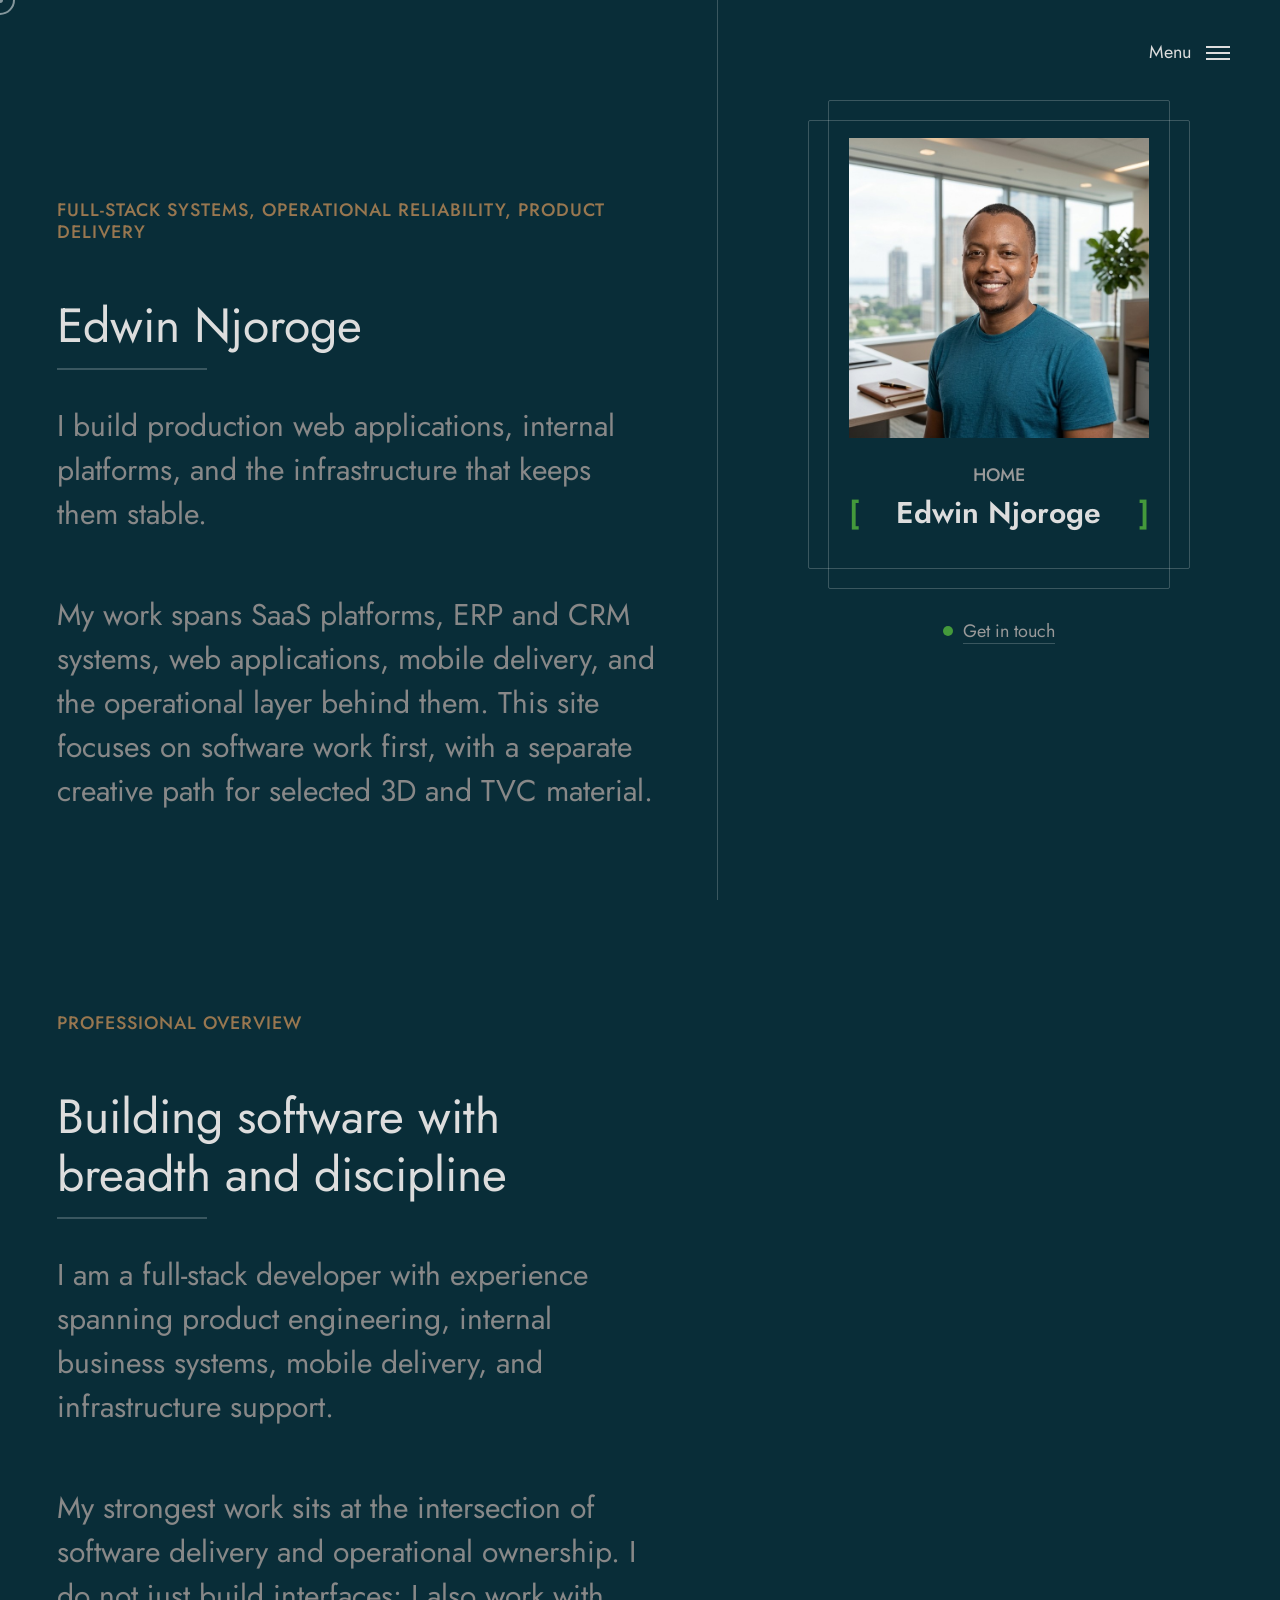
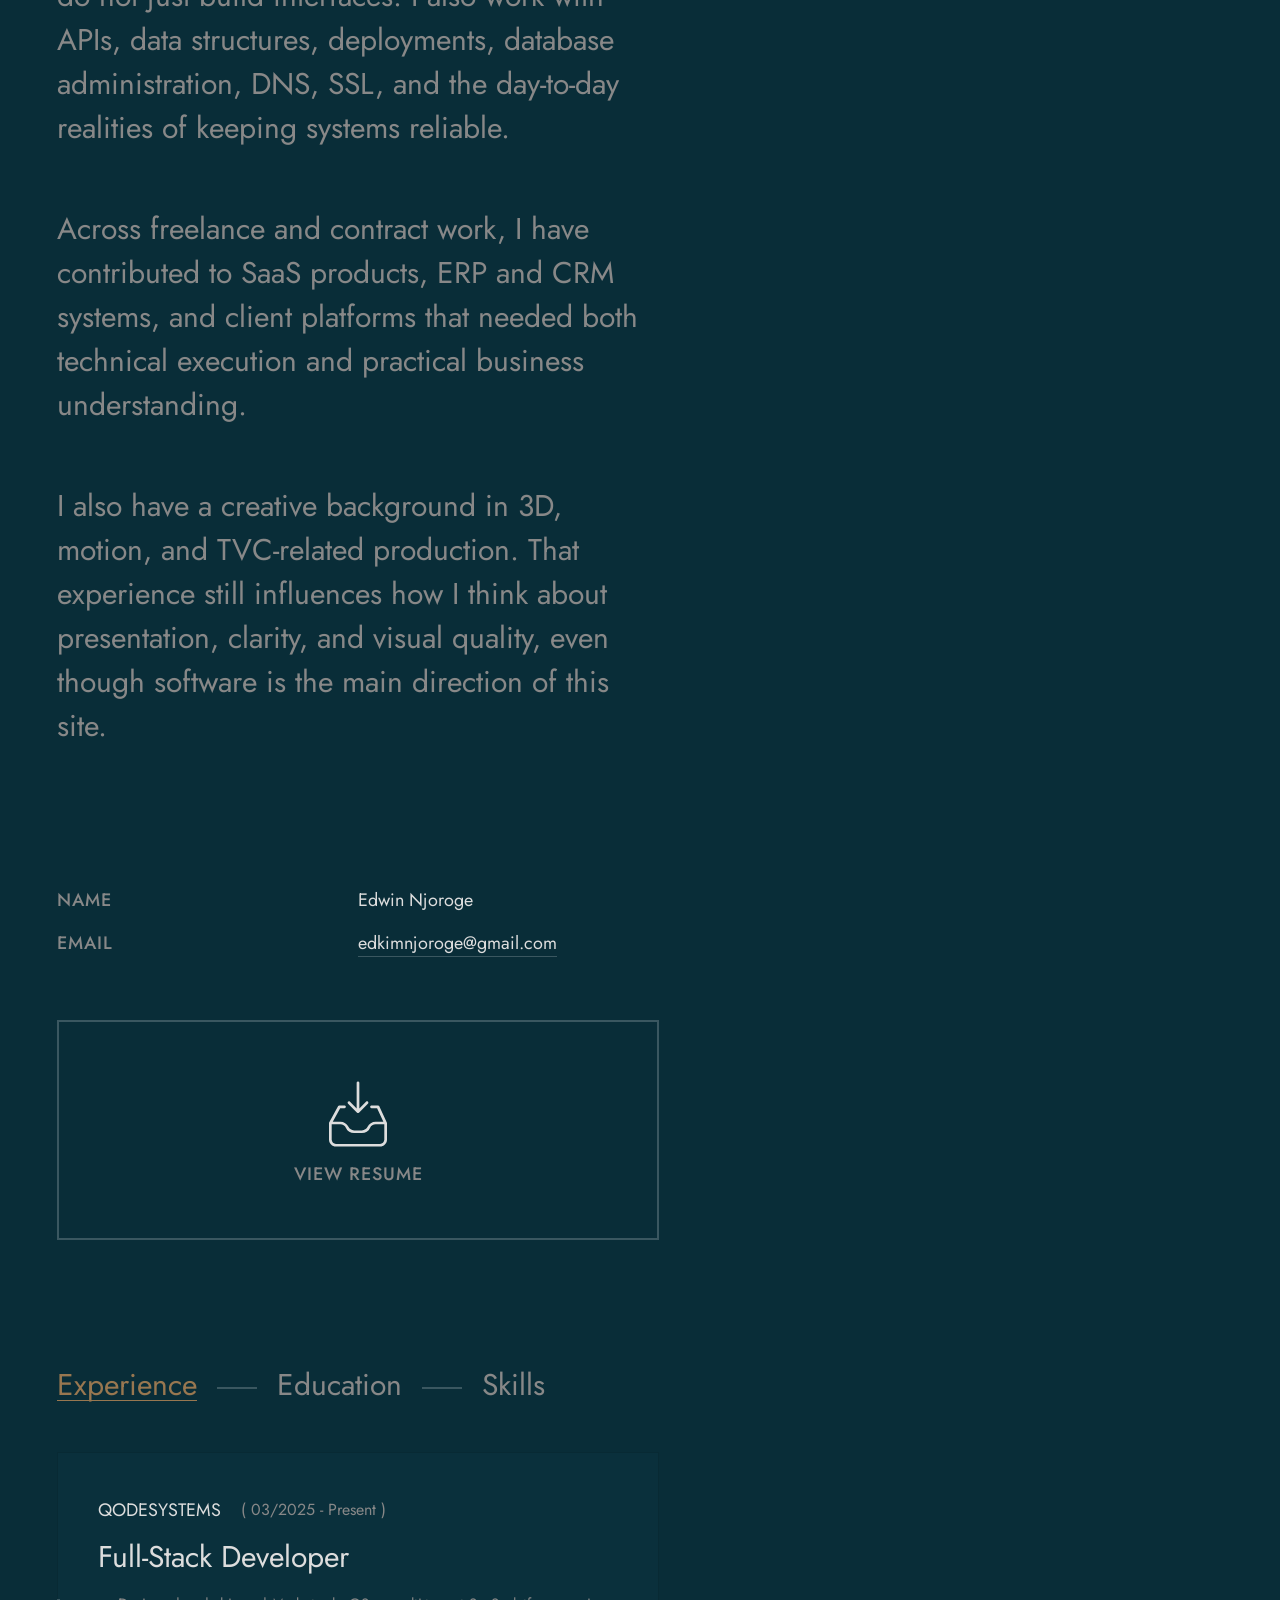
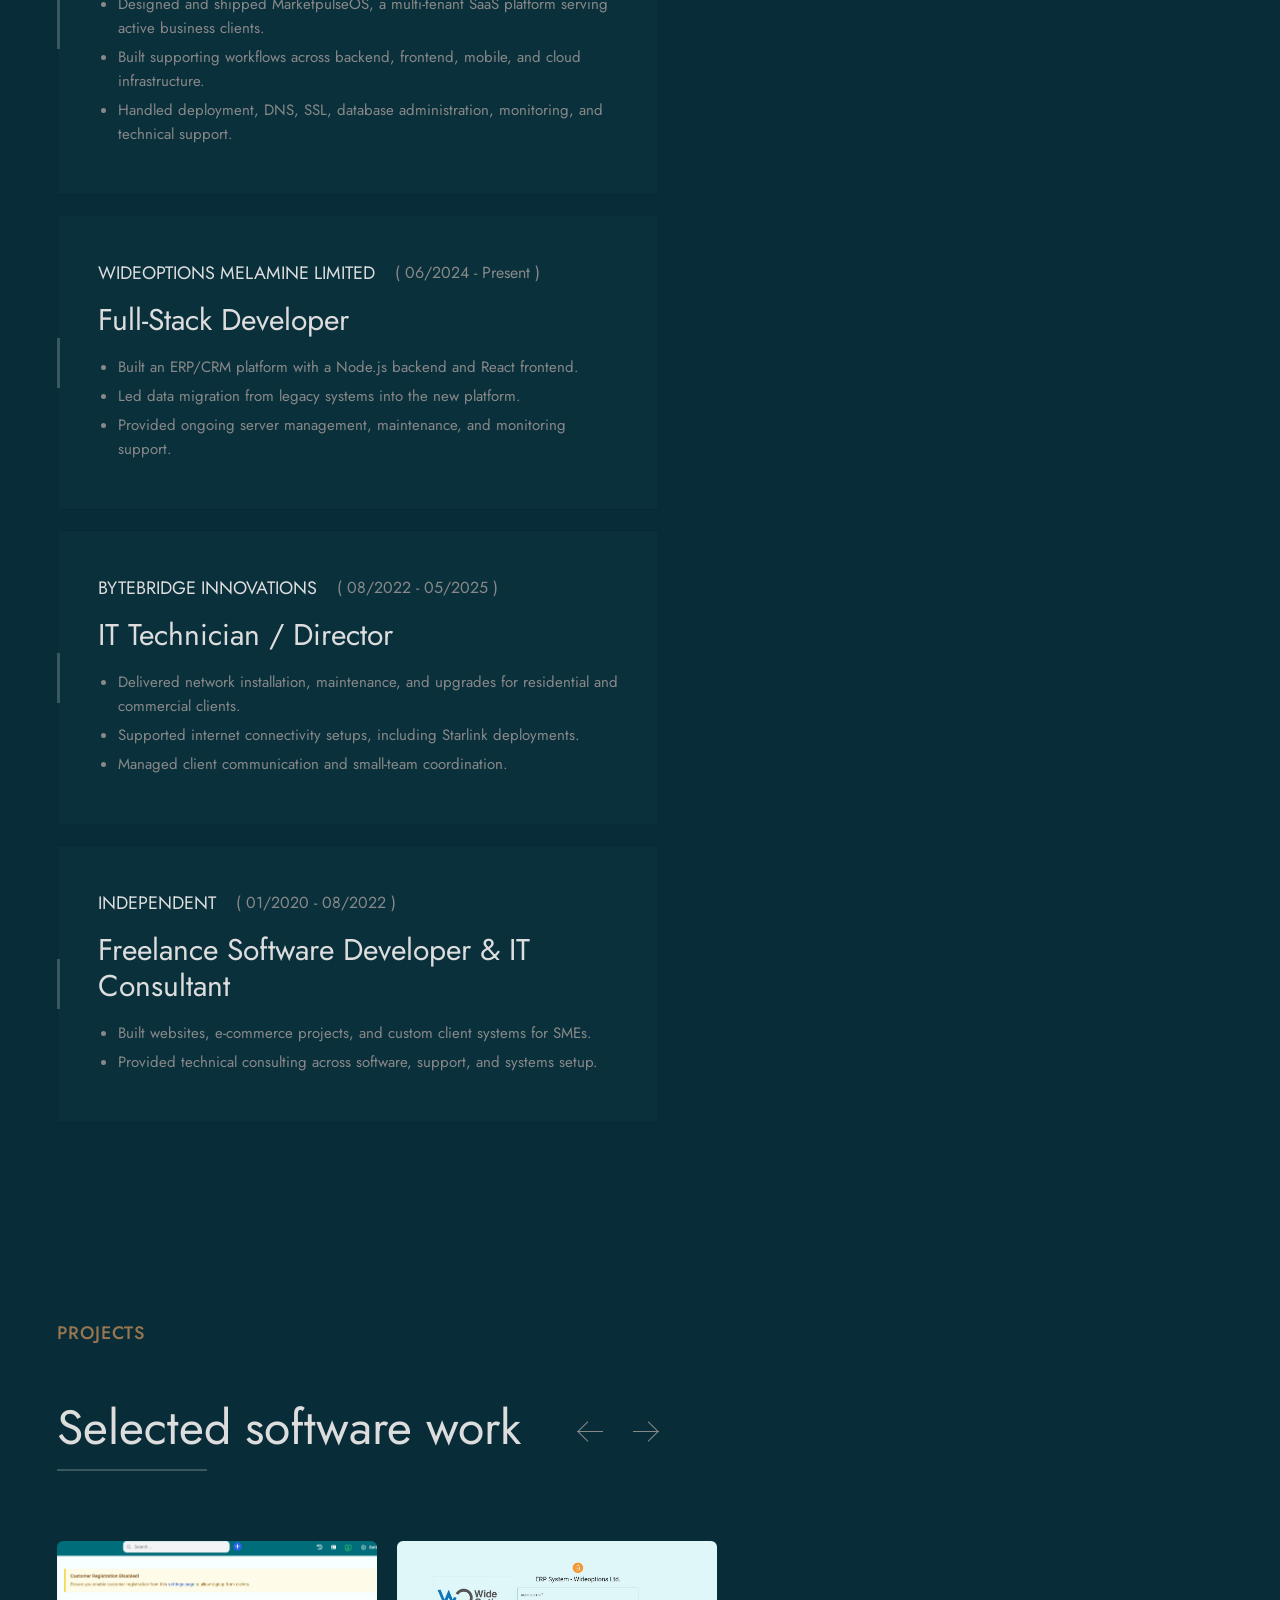
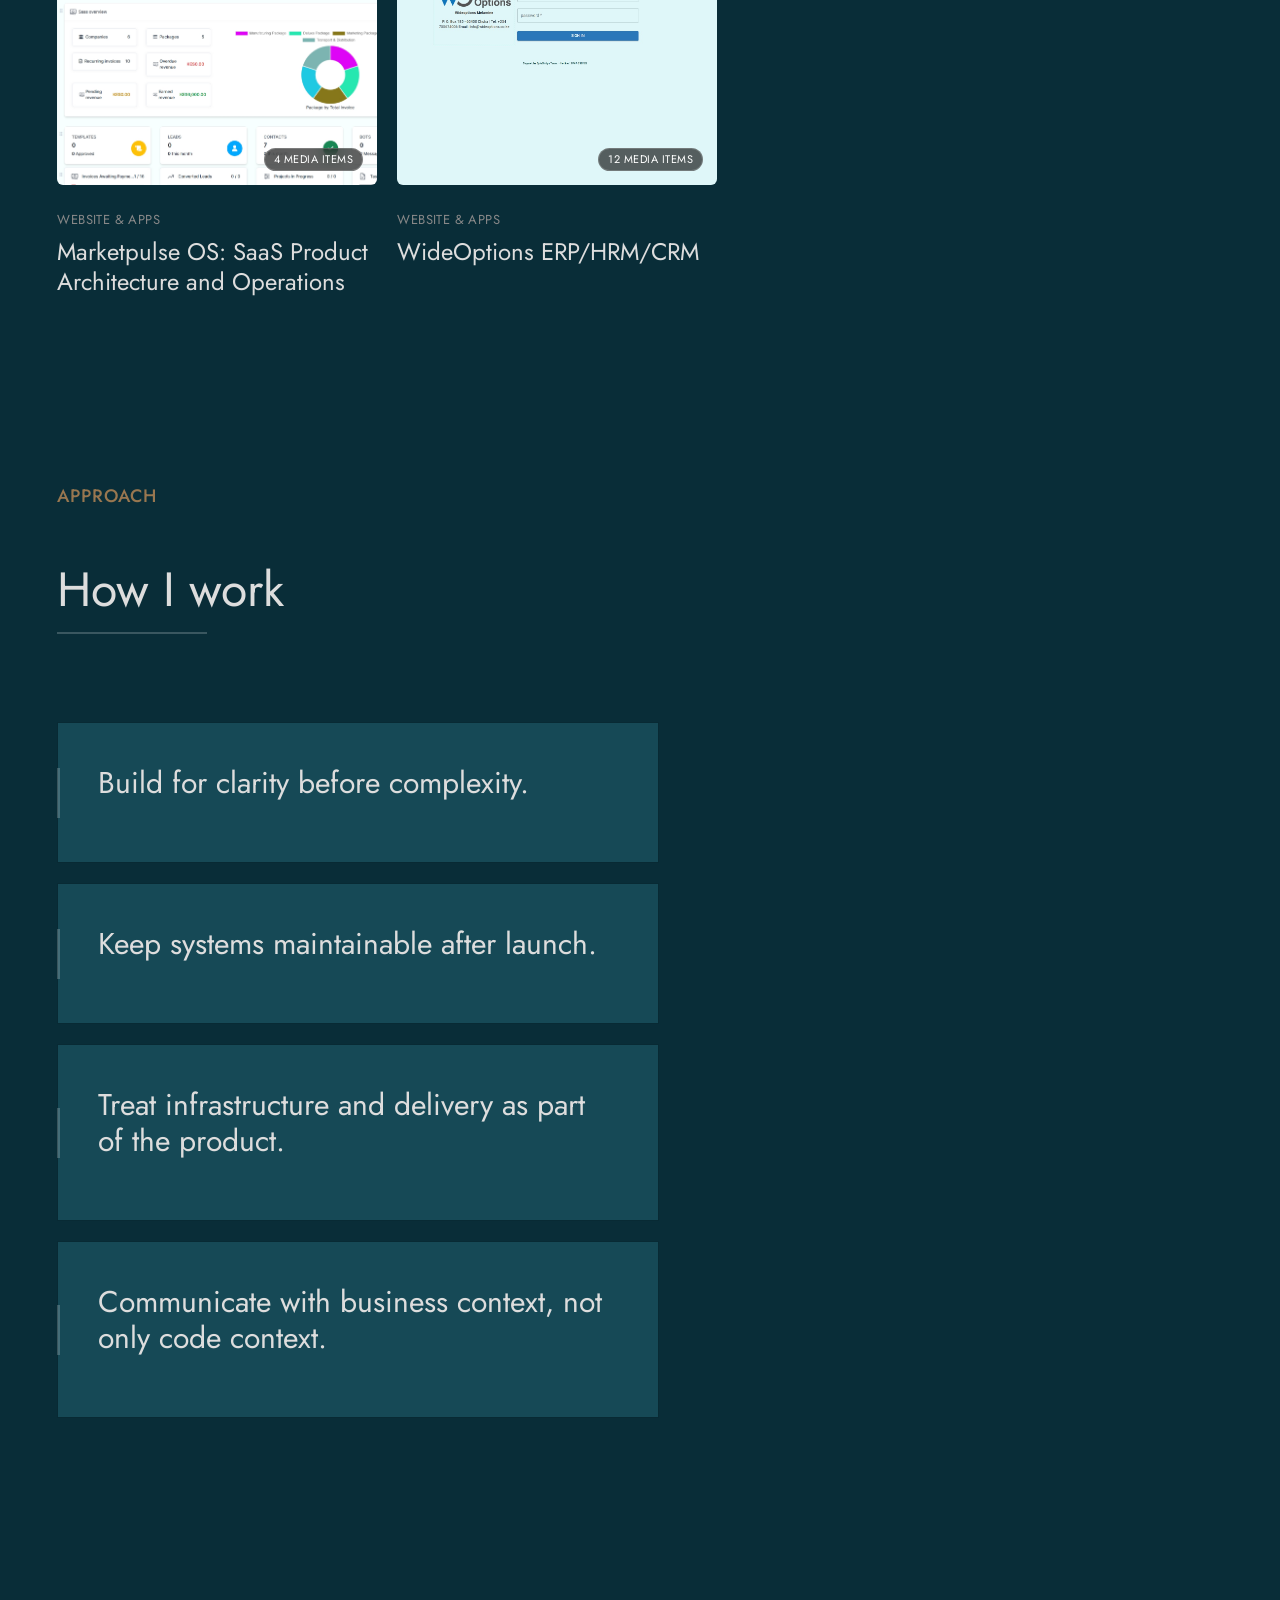
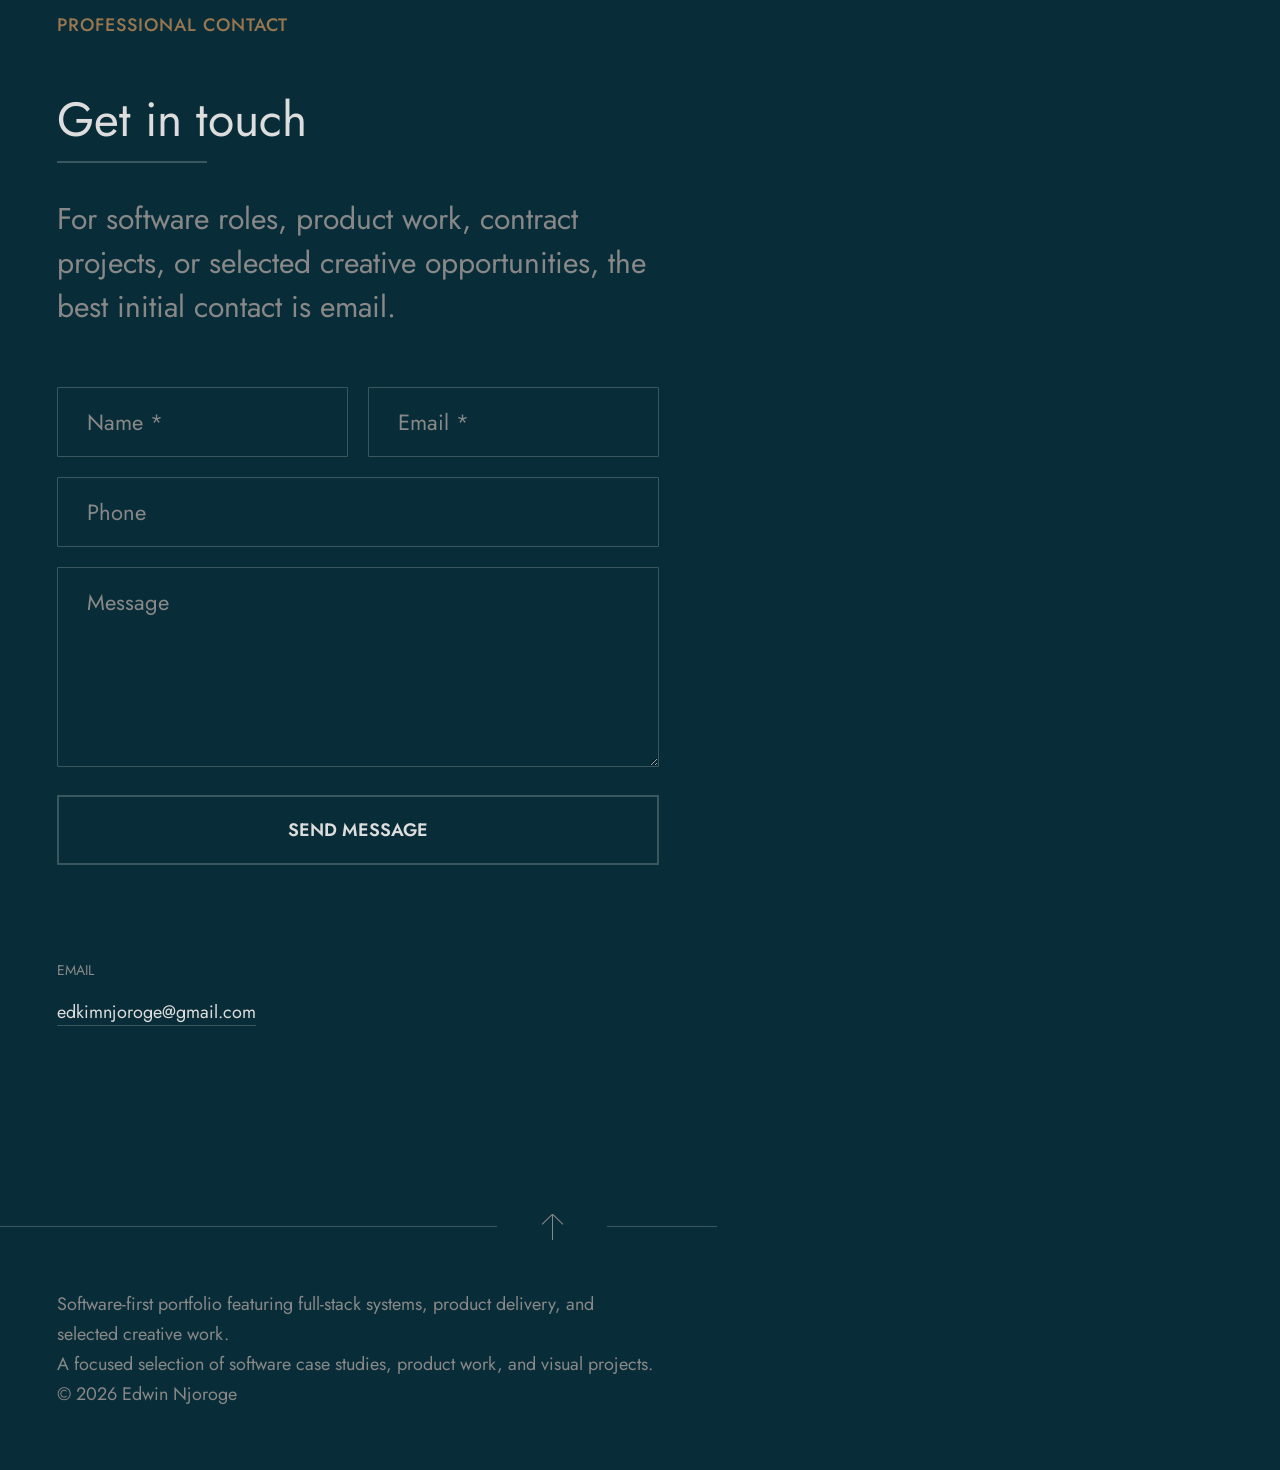
==== commit fd78dac0: "Polish portfolio content and theme controls" ====
--- a/index-light.html
+++ b/index-light.html
@@ -31,6 +31,18 @@
 </head>
 
 <body class="light">
+<script>
+(function () {
+	try {
+		var theme = window.localStorage.getItem('edkimnjoroge-theme');
+		if (theme === 'light') {
+			document.body.classList.add('light');
+		} else if (theme === 'dark') {
+			document.body.classList.remove('light');
+		}
+	} catch (error) {}
+})();
+</script>
 
 
 <!-- Wrapper All -->
@@ -100,7 +112,7 @@
 							<div class="resumo_fn_main_title">
 								<h3 class="subtitle" data-i18n="about.eyebrow">About Me</h3>
 								<h3 class="title" data-i18n="about.title">Biography</h3>
-								<p class="desc" data-i18n="about.lead">I'm a Freelancer Front-end Developer with over 12 years of experience. I'm from San Francisco. I code and create web elements for amazing people around the world. I like work with new people. New people are new experiences.</p>
+								<p class="desc" data-i18n="about.lead">I am a full-stack developer with experience spanning product engineering, internal business systems, mobile delivery, and infrastructure support.</p>
 								<div id="about-paragraphs" style="margin-top: 15px;"></div>
 							</div>
 							<!-- /Main Title -->
@@ -272,7 +284,7 @@
 
 										<!-- Description -->
 										<div class="resumo_fn_desc">
-											<p>A freelance creative designer with a love for minimal design, clean typography and well-written code, located in San Francisco. Provide high quality and cost effective offshore web and software development services. Wide range of web and software development services across the world.</p>
+											<p>I work across software delivery, product implementation, and operational support, with additional experience in creative production and visual presentation.</p>
 										</div>
 
 									</div>
@@ -441,8 +453,8 @@
 				</div>
 				<div class="footer_content">
 					<div class="container">
-						<p><span data-i18n="site.footer.statement">Software-first portfolio with a dedicated secondary path for creative and TVC work.</span><br />
-						<span data-i18n="site.footer.copyright">Built as a fast static site for Cloudflare Pages.</span><br />
+						<p><span data-i18n="site.footer.statement">Software-first portfolio featuring full-stack systems, product delivery, and selected creative work.</span><br />
+						<span data-i18n="site.footer.copyright">A focused selection of software case studies, product work, and visual projects.</span><br />
 						&copy; 2026 Edwin Njoroge</p>
 					</div>
 				</div>
@@ -509,6 +521,7 @@
 			
 			<nav id="nav">
 				<h3 class="label">Menu</h3>
+				<div id="site-nav-controls" class="site-nav-controls"></div>
 				<ul>
 					<li><a href="#home" data-i18n="site.nav.home">Home</a></li>
 					<li><a href="#about" data-i18n="site.nav.about">About</a></li>
@@ -522,15 +535,8 @@
 			<div class="nav_footer">
 				<div class="social">
 					<ul>
-						<li><a href="#" target="_blank"><img src="svg/social/twitter.svg" alt="" class="fn__svg"></a></li>
-						<li><a href="#" target="_blank"><img src="svg/social/facebook.svg" alt="" class="fn__svg"></a></li>
-						<li><a href="#" target="_blank"><img src="svg/social/instagram.svg" alt="" class="fn__svg"></a></li>
-						<li><a href="#" target="_blank"><img src="svg/social/pinterest.svg" alt="" class="fn__svg"></a></li>
-						<li><a href="#" target="_blank"><img src="svg/social/behance.svg" alt="" class="fn__svg"></a></li>
+						<li><a href="https://www.linkedin.com/in/edkimnjoroge/?lipi=urn%3Ali%3Apage%3Ad_flagship3_feed%3Bn2iX%2FXzISM60jUJGxl2N6g%3D%3D" target="_blank" rel="noopener noreferrer"><img src="svg/social/linkedin.svg" alt="LinkedIn" class="fn__svg"></a></li>
 					</ul>
-				</div>
-				<div class="copyright">
-					<a href="https://frenify.com/" target="_blank">Developed by Frenify</a>
 				</div>
 			</div>
 			
--- a/css/style.css
+++ b/css/style.css
@@ -1209,6 +1209,7 @@
 }
 #portfolio .portfolio-carousel .modal_item{
 	cursor: pointer;
+	width: 320px;
 }
 #portfolio .portfolio-carousel .img_holder{
 	border-radius: 6px;
@@ -1281,16 +1282,28 @@
 	border-color: var(--mc);
 	color: var(--mc);
 }
-.site-language-switcher{
+.site-nav-controls{
 	padding: 10px 0 20px;
 	display: -webkit-flex;
 	display: -moz-flex;
 	display: -ms-flex;
 	display: -o-flex;
 	display: flex;
+	flex-wrap: wrap;
+	align-items: center;
+	gap: 20px;
+}
+.site-language-switcher,
+.site-theme-switcher{
+	display: -webkit-flex;
+	display: -moz-flex;
+	display: -ms-flex;
+	display: -o-flex;
+	display: flex;
 	gap: 15px;
 }
-.site-language-switcher .lang-btn{
+.site-language-switcher .lang-btn,
+.site-theme-switcher .theme-btn{
 	background: none;
 	border: none;
 	border-bottom: 2px solid transparent;
@@ -1304,9 +1317,17 @@
 	transition: all .3s ease;
 }
 .site-language-switcher .lang-btn.active,
-.site-language-switcher .lang-btn:hover{
+.site-language-switcher .lang-btn:hover,
+.site-language-switcher .lang-btn:focus-visible,
+.site-theme-switcher .theme-btn.active,
+.site-theme-switcher .theme-btn:hover,
+.site-theme-switcher .theme-btn:focus-visible{
 	color: var(--mc);
 	border-bottom-color: var(--mc);
+}
+.site-language-switcher .lang-btn:focus-visible,
+.site-theme-switcher .theme-btn:focus-visible{
+	outline: none;
 }
 #portfolio .my__nav{
 	position: absolute;
@@ -2423,6 +2444,8 @@
 body.light .resumo_fn_navigation{background-color: #fff;}
 body.light .resumo_fn_nav_overlay{background-color: #eee;}
 body.light #nav .label{color: #777;}
+body.light .site-language-switcher .lang-btn,
+body.light .site-theme-switcher .theme-btn{color: #666;}
 body.light #nav ul a{color: #333;}
 body.light #nav ul a:hover{color: var(--mc);}
 body.light .resumo_fn_navigation .social a{background-color: rgba(0,0,0,.05);color: #333;}
@@ -3192,6 +3215,11 @@
 		border-bottom-color: transparent;
 	}
 }
+@media(max-width: 699px){
+	#portfolio .portfolio-carousel .modal_item{
+		width: auto;
+	}
+}
 @media(max-width: 370px){
 	.fn__nav .text{display: none;}
 }
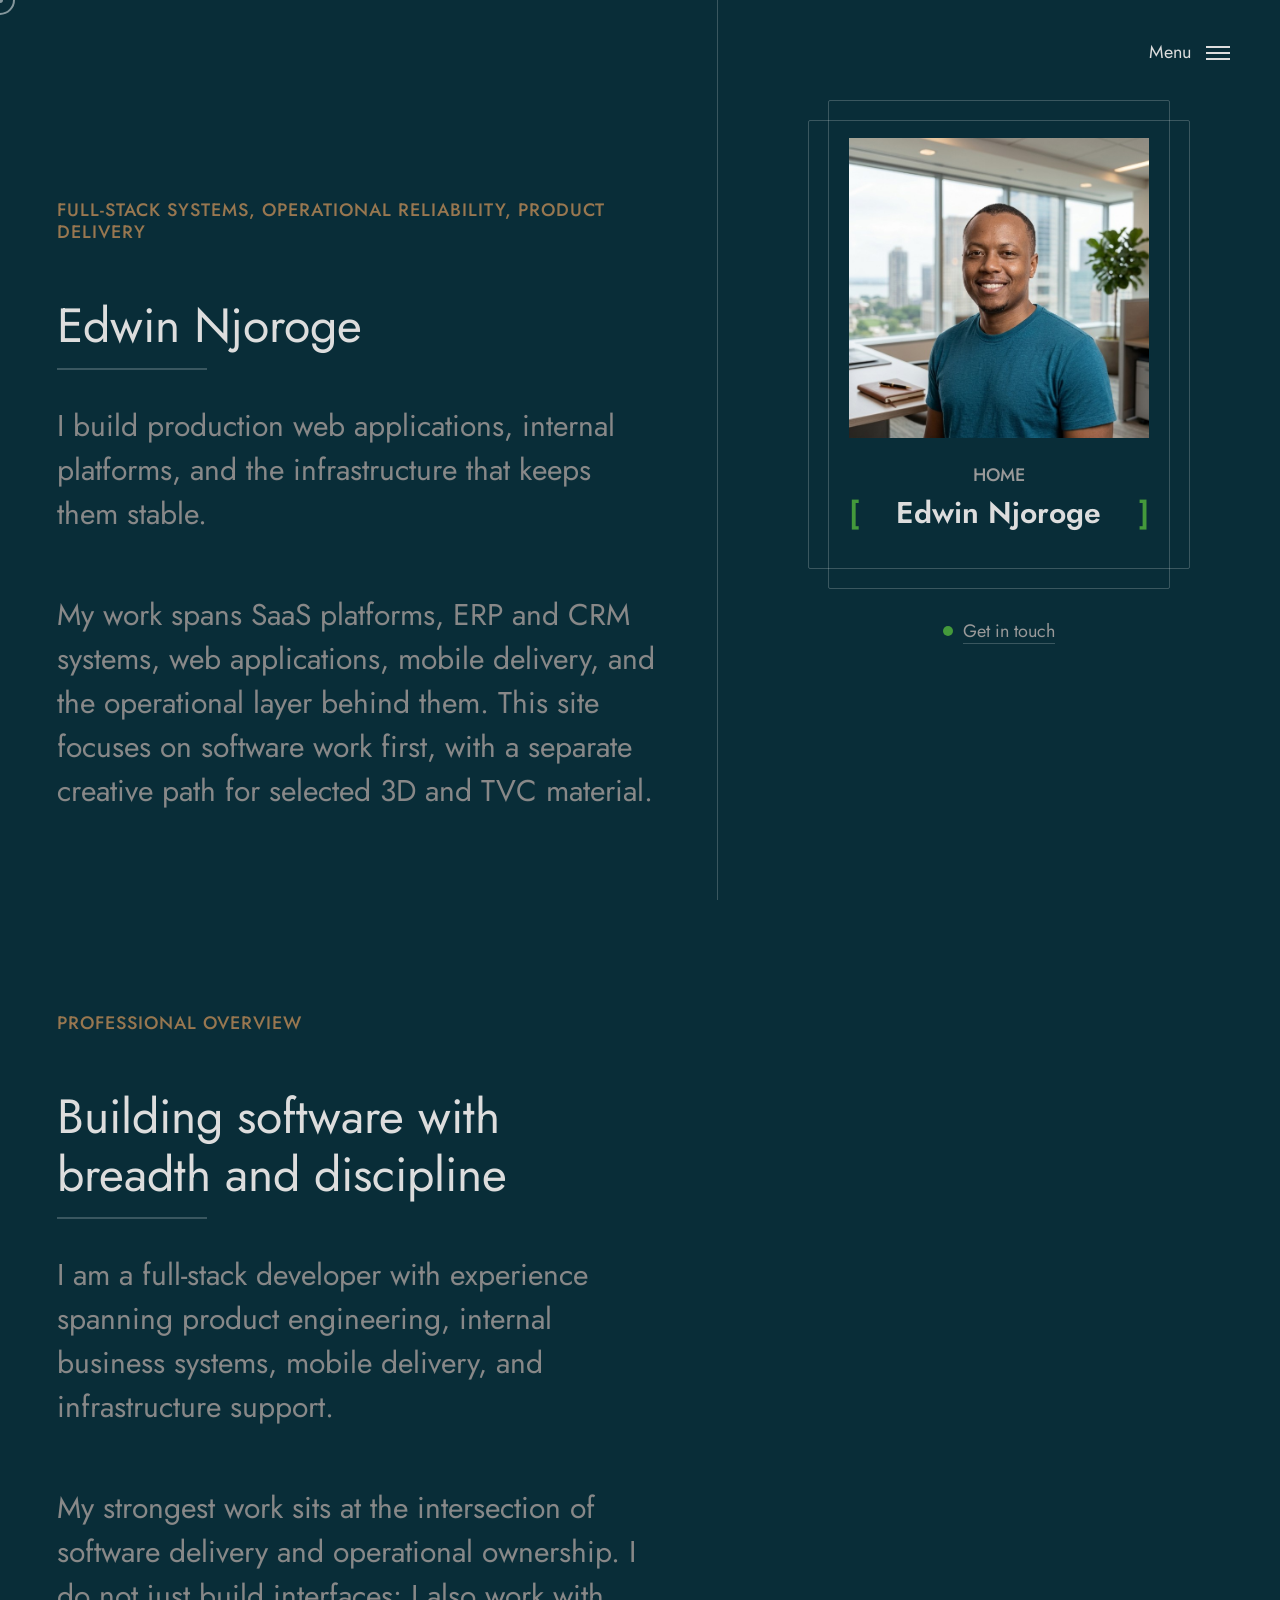
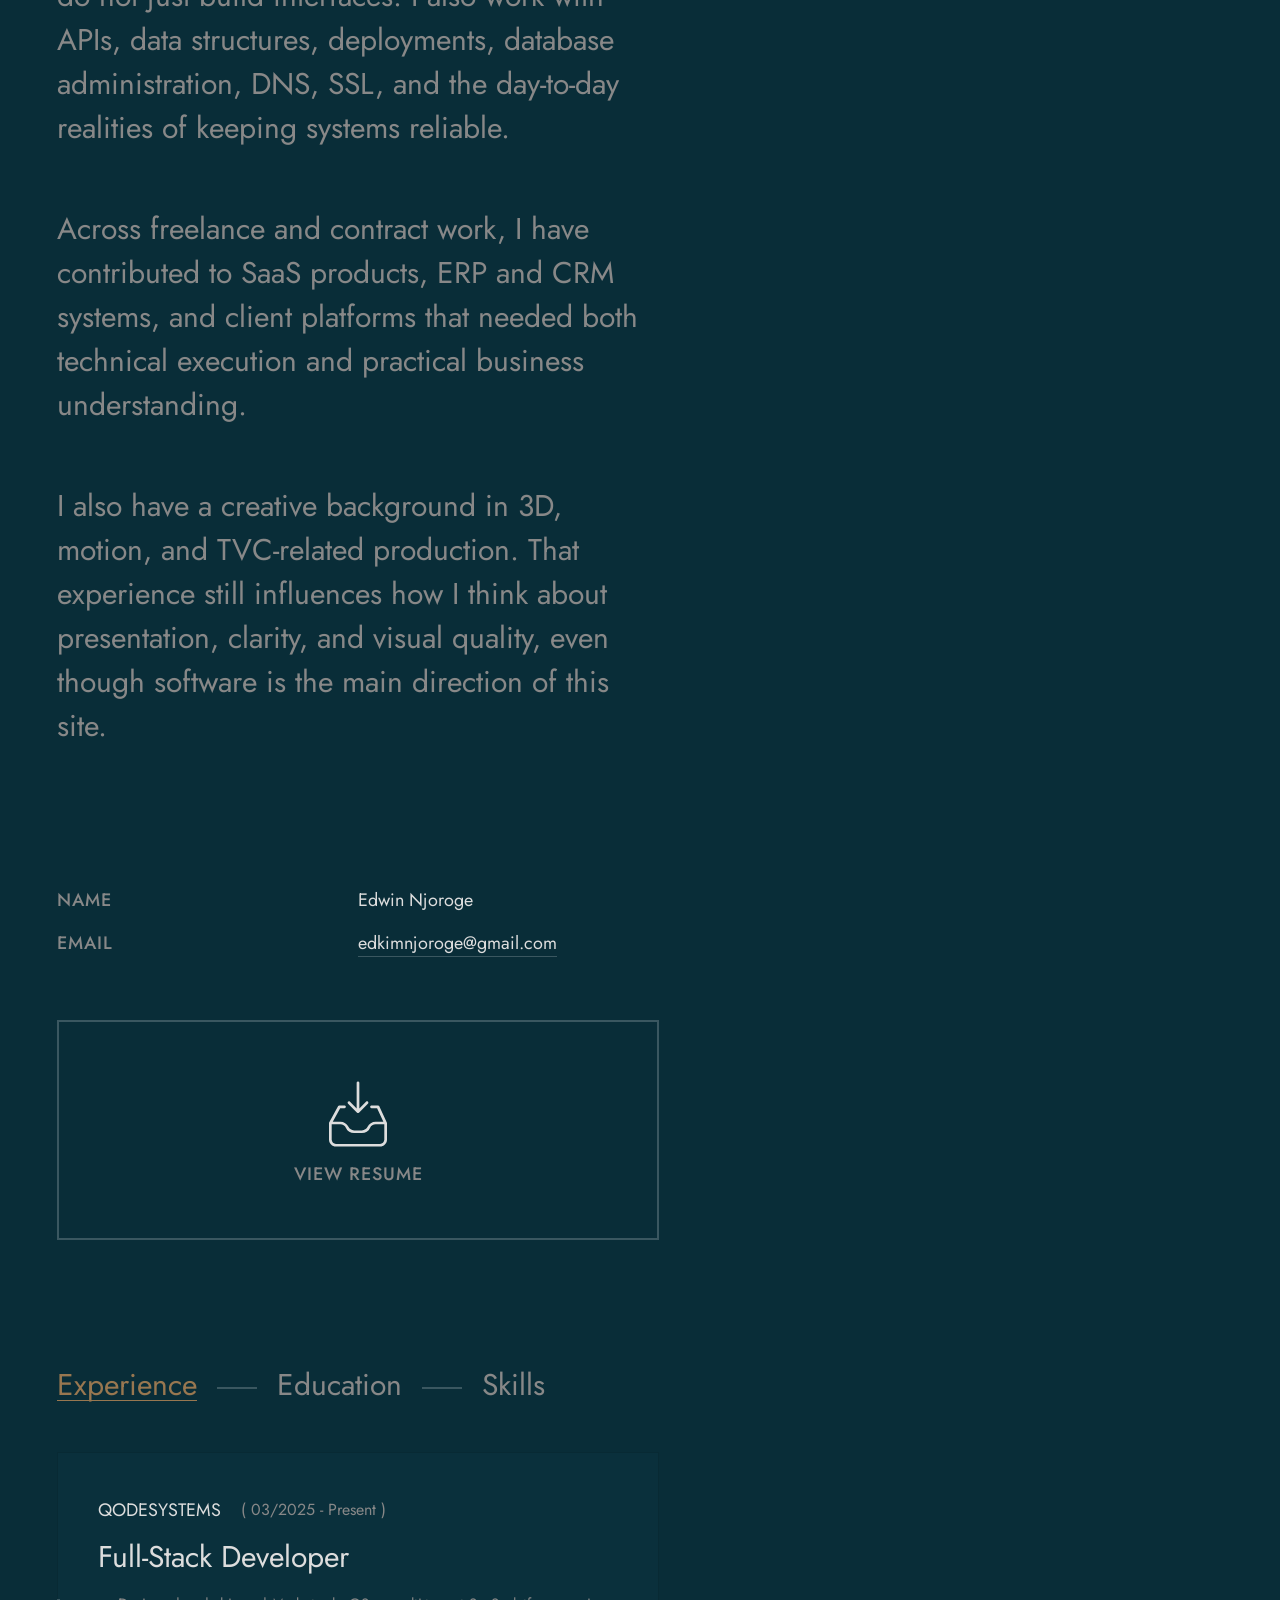
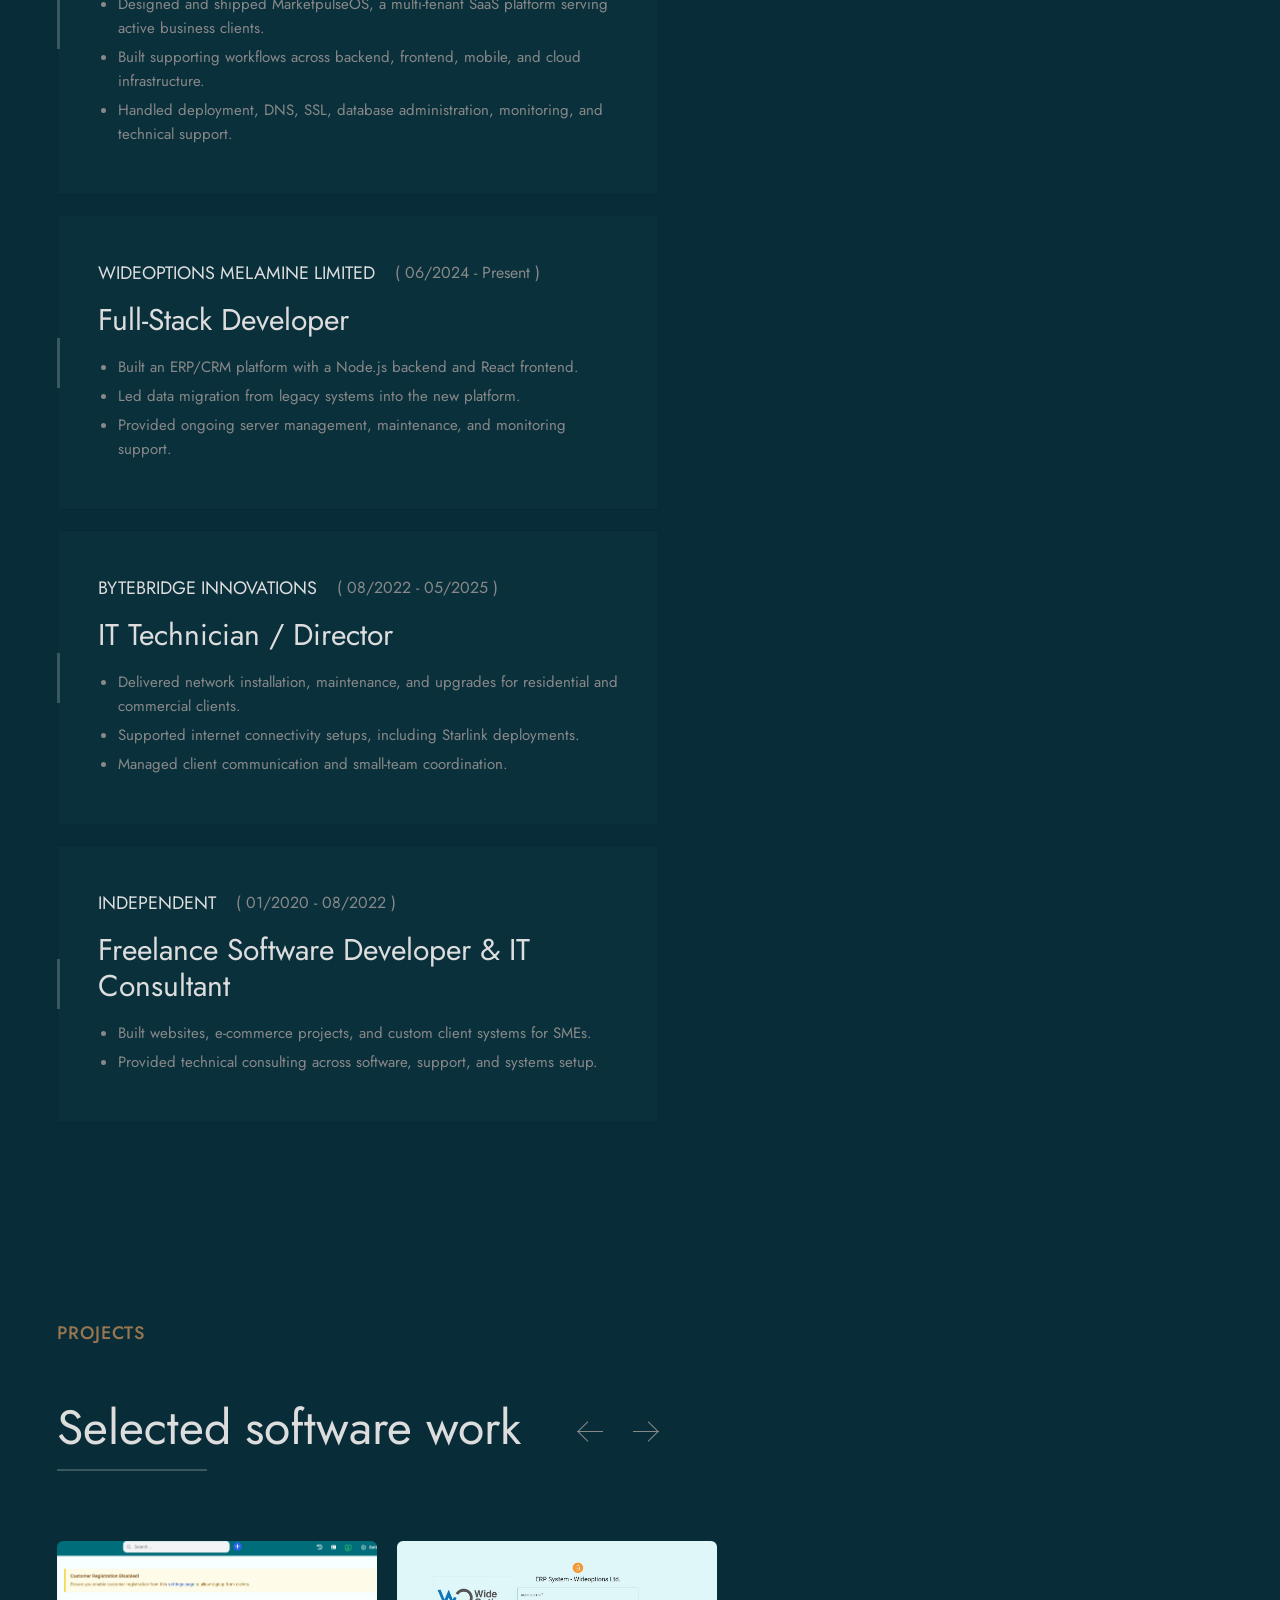
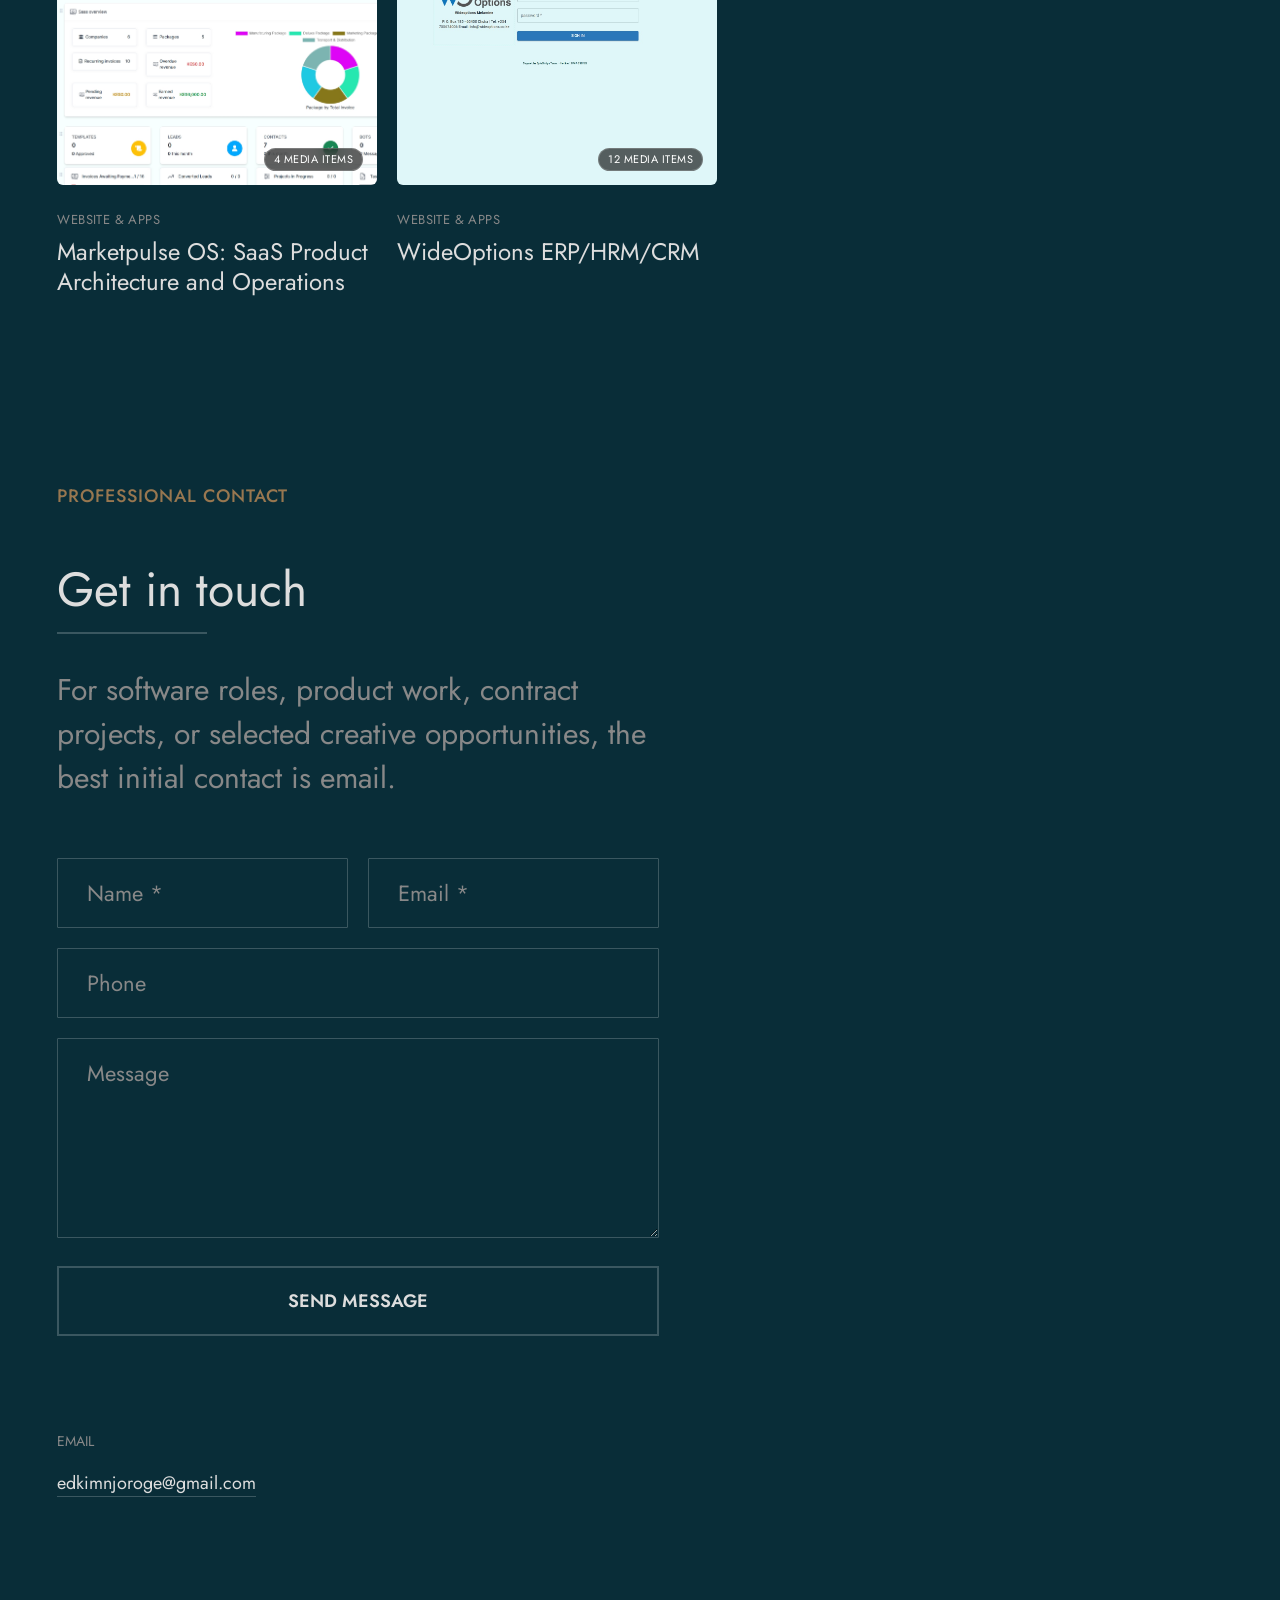
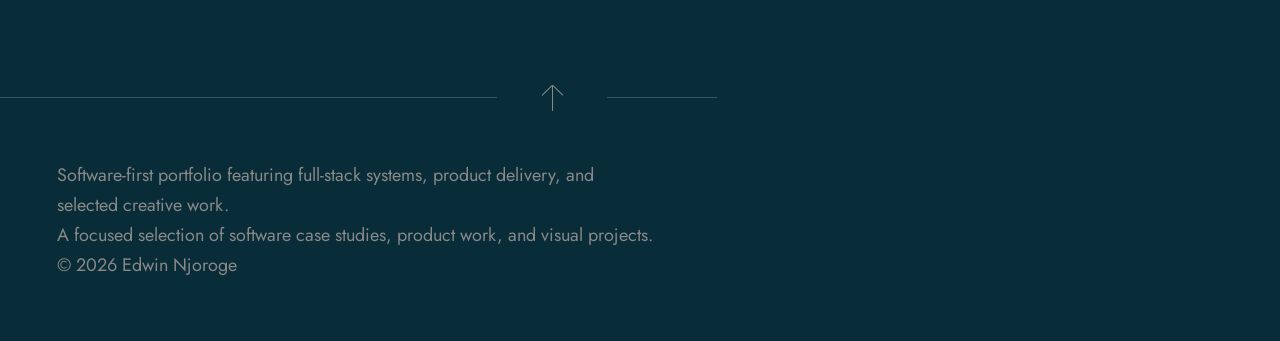
==== commit 0efbd252: "Remove approach section" ====
--- a/index-light.html
+++ b/index-light.html
@@ -14,6 +14,7 @@
 <meta name="viewport" content="width=device-width, initial-scale=1, maximum-scale=1">
 
 <title data-i18n="site.pageTitles.home">Edwin Njoroge | Full-Stack Developer</title>
+<link rel="icon" type="image/png" href="favicon.png">
 
 <!-- Google Fonts -->
 <link rel="preconnect" href="https://fonts.googleapis.com">
@@ -332,54 +333,6 @@
 
 				</section>
 				<!-- /Portfolio Section -->
-				<!-- Services Section -->
-				<section id="services">
-					<div class="container">
-						<div class="roww">
-							<!-- Main Title -->
-							<div class="resumo_fn_main_title">
-								<h3 class="subtitle" data-i18n="about.principlesEyebrow">Approach</h3>
-								<h3 class="title" data-i18n="about.principlesTitle">How I work</h3>
-							</div>
-							<!-- /Main Title -->
-							<!-- Services List (Principles) -->
-							<div class="resumo_fn_service_list">
-								<ul>
-									<li>
-										<div class="item">
-											<div class="item_left">
-												<h3 data-i18n="about.principles.0">Build for clarity before complexity.</h3>
-											</div>
-										</div>
-									</li>
-									<li>
-										<div class="item">
-											<div class="item_left">
-												<h3 data-i18n="about.principles.1">Keep systems maintainable after launch.</h3>
-											</div>
-										</div>
-									</li>
-									<li>
-										<div class="item">
-											<div class="item_left">
-												<h3 data-i18n="about.principles.2">Treat infrastructure and delivery as part of the product.</h3>
-											</div>
-										</div>
-									</li>
-									<li>
-										<div class="item">
-											<div class="item_left">
-												<h3 data-i18n="about.principles.3">Communicate with business context, not only code context.</h3>
-											</div>
-										</div>
-									</li>
-								</ul>
-							</div>
-						</div>
-					</div>
-				</section>
-				<!-- /Services Section -->
-
 				<!-- Contact Section -->
 				<section id="contact">
 					<div class="container">
@@ -527,7 +480,6 @@
 					<li><a href="#about" data-i18n="site.nav.about">About</a></li>
 					<li><a href="#portfolio" data-i18n="site.nav.projects" data-portfolio-mode="software">Portfolio</a></li>
 					<li><a href="#portfolio" data-i18n="site.nav.creative" data-portfolio-mode="creative">Creative</a></li>
-					<li><a href="#services" data-i18n="about.principlesEyebrow">Approach</a></li>
 					<li><a href="#contact" data-i18n="site.nav.contact">Contact</a></li>
 				</ul>
 			</nav>
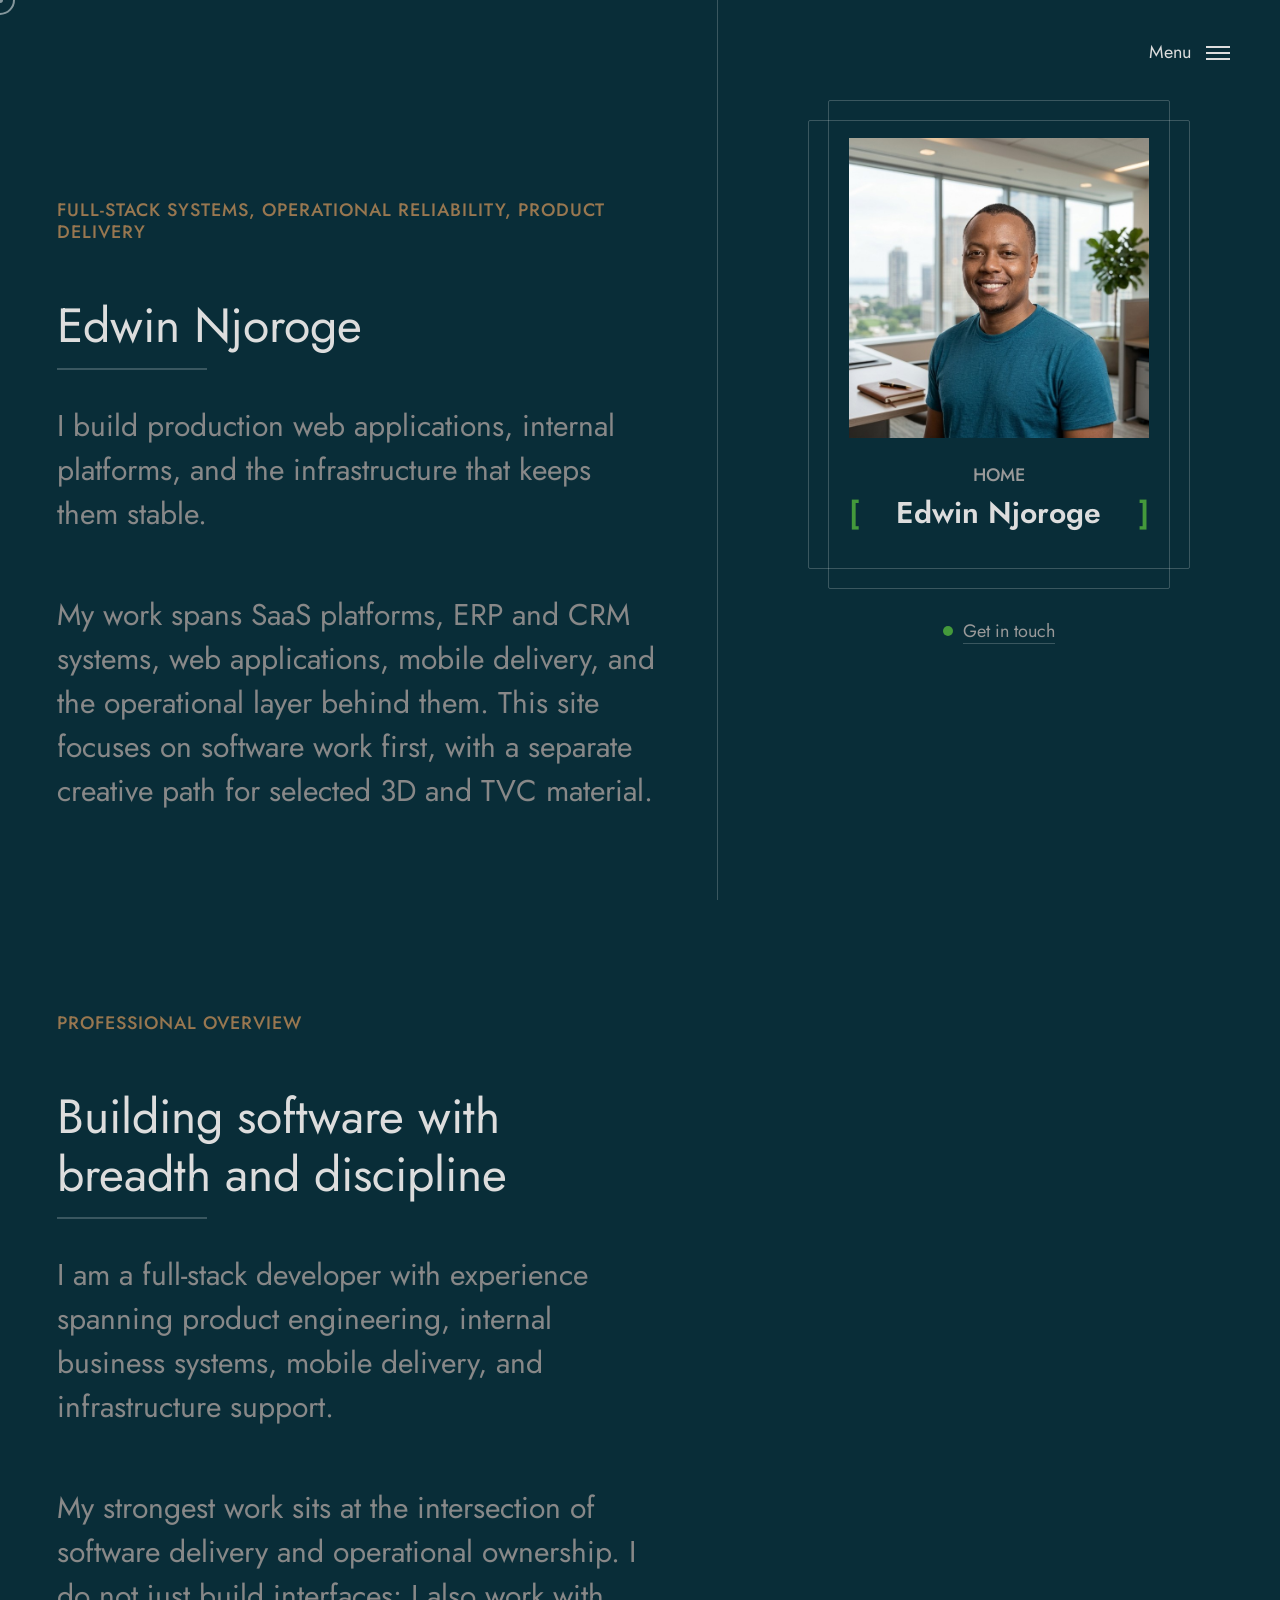
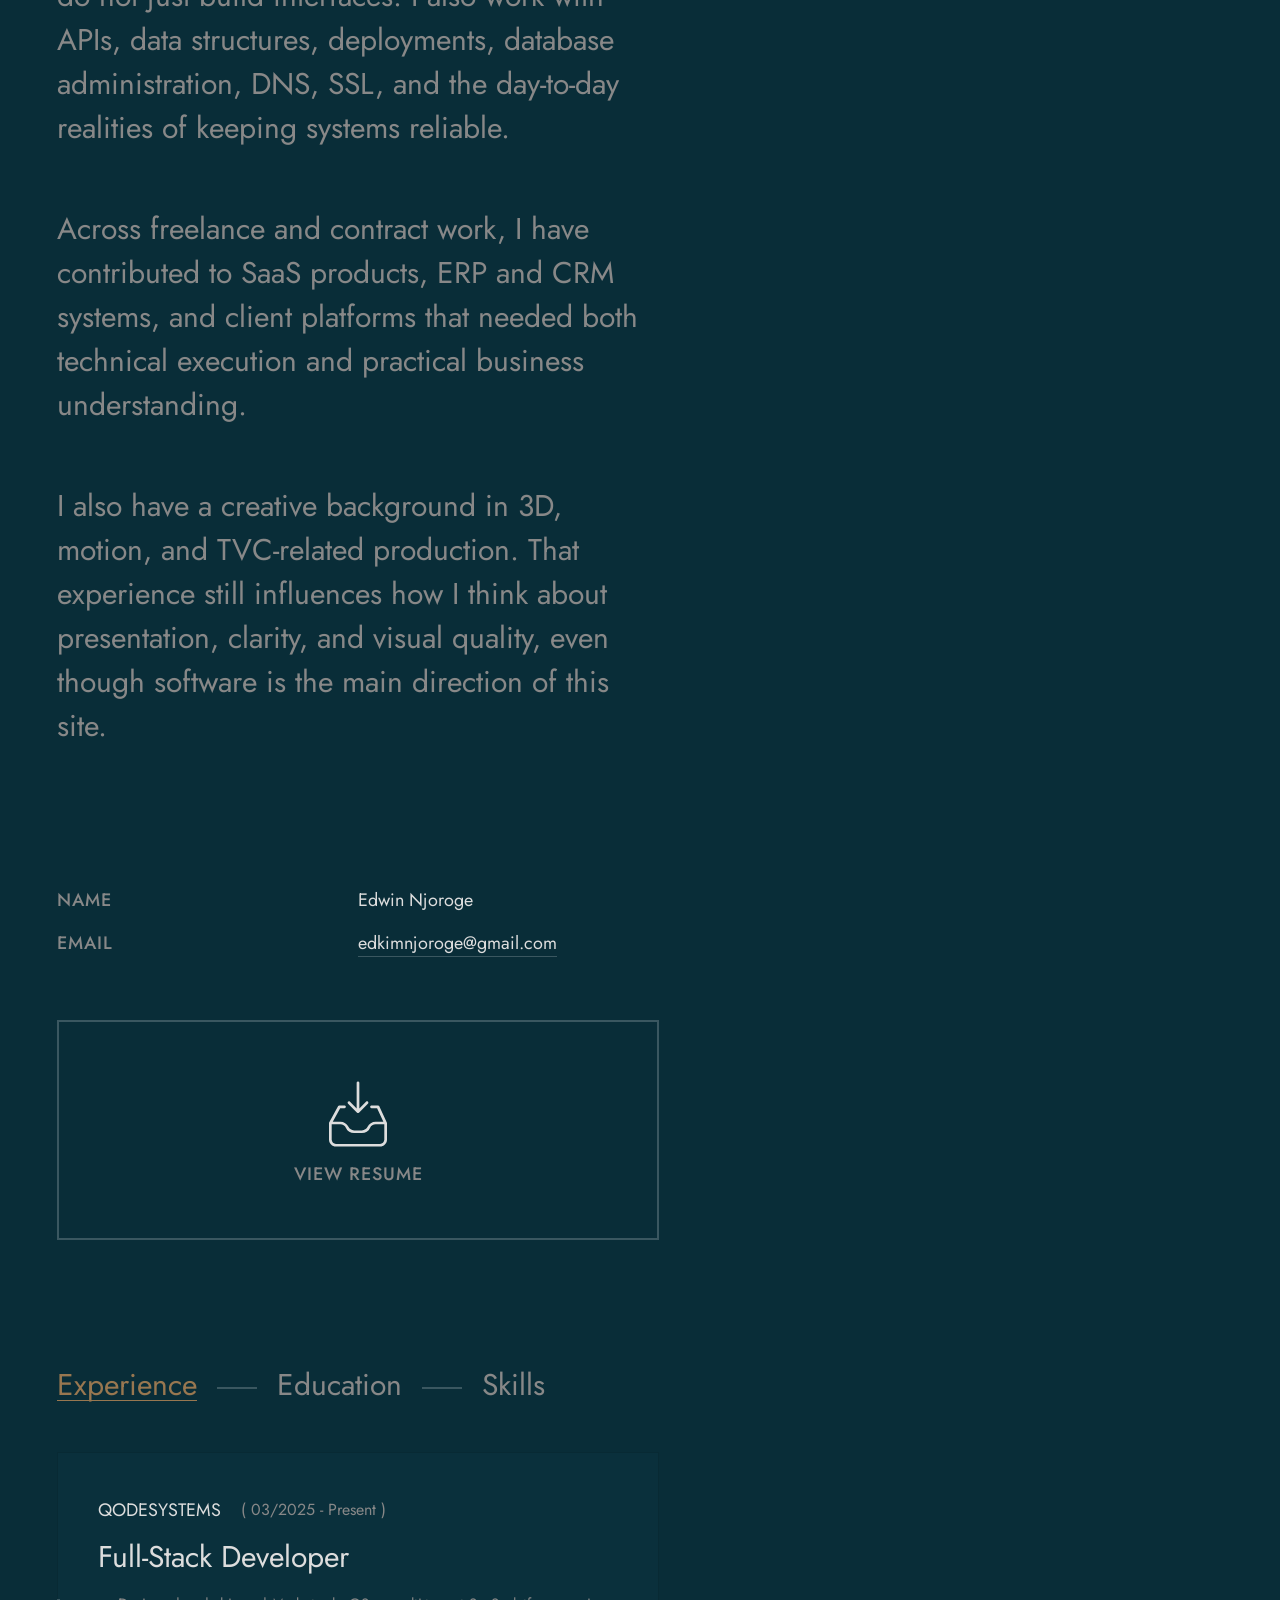
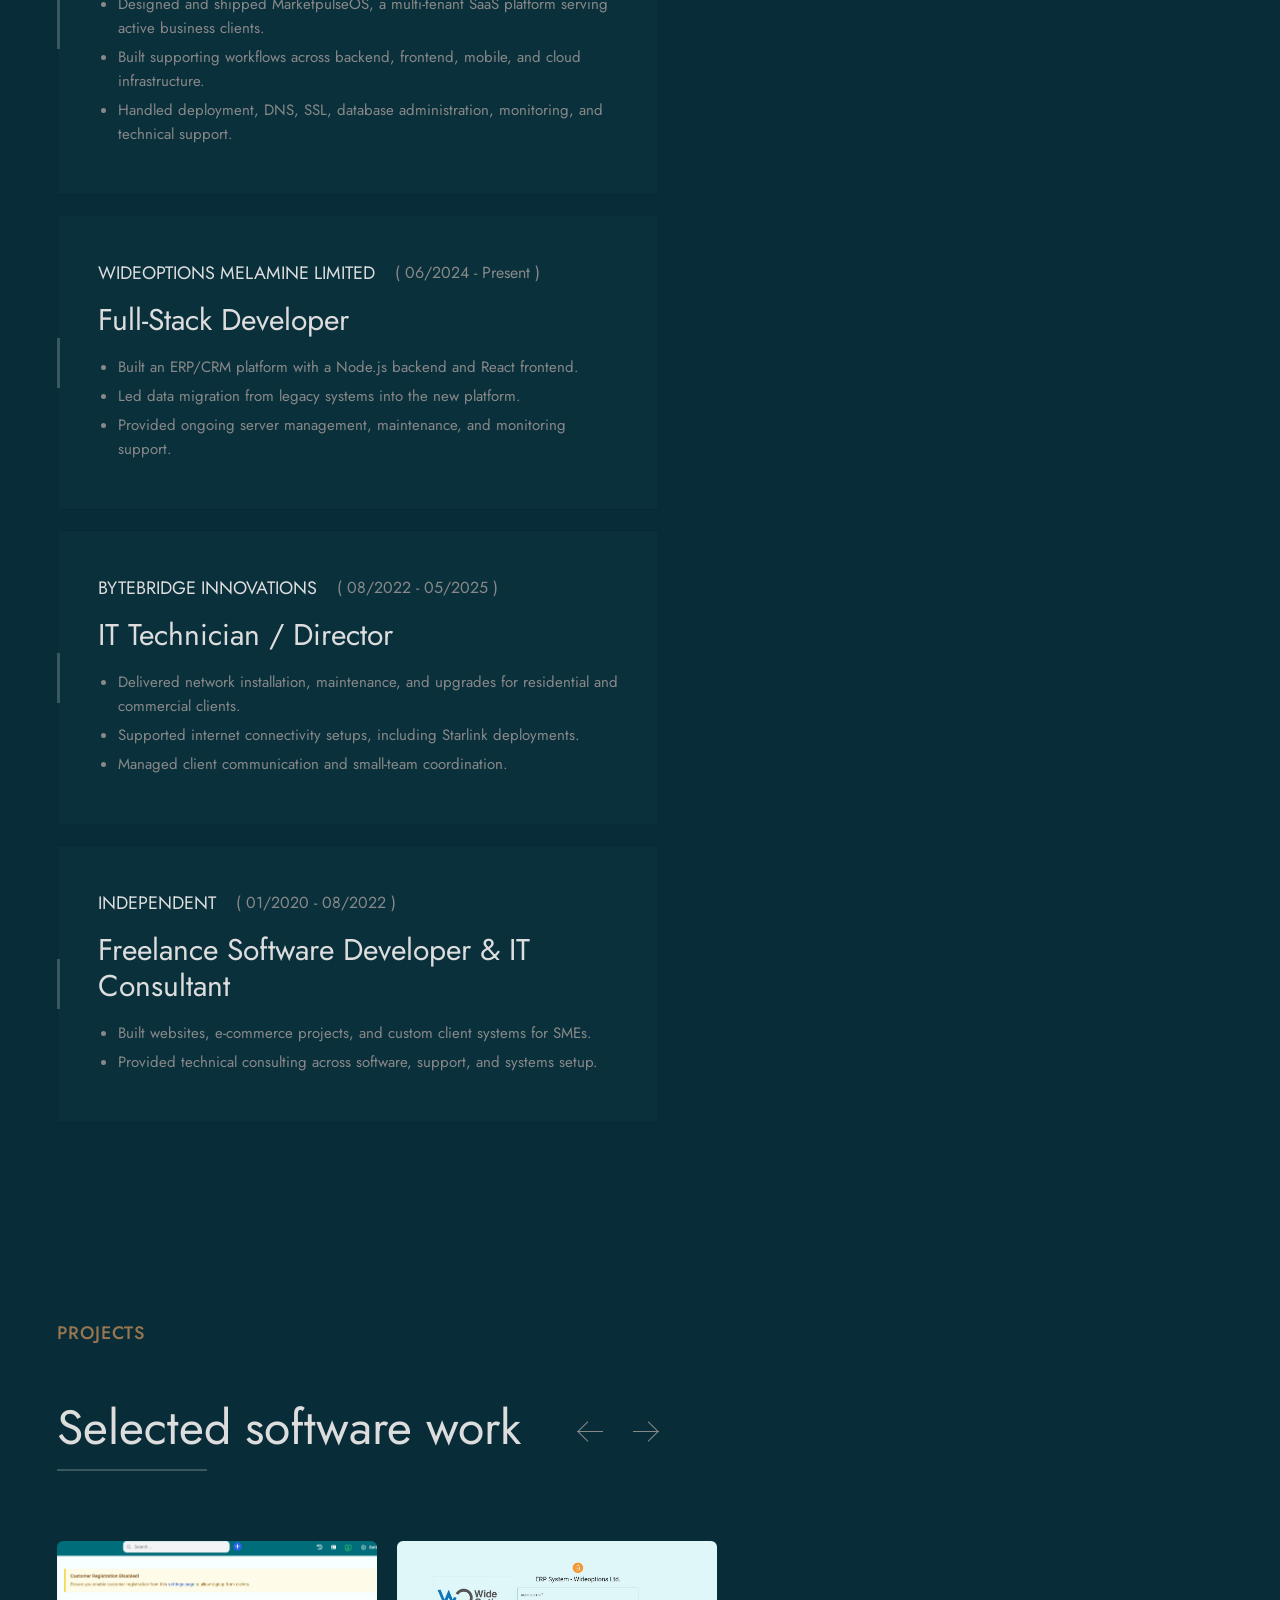
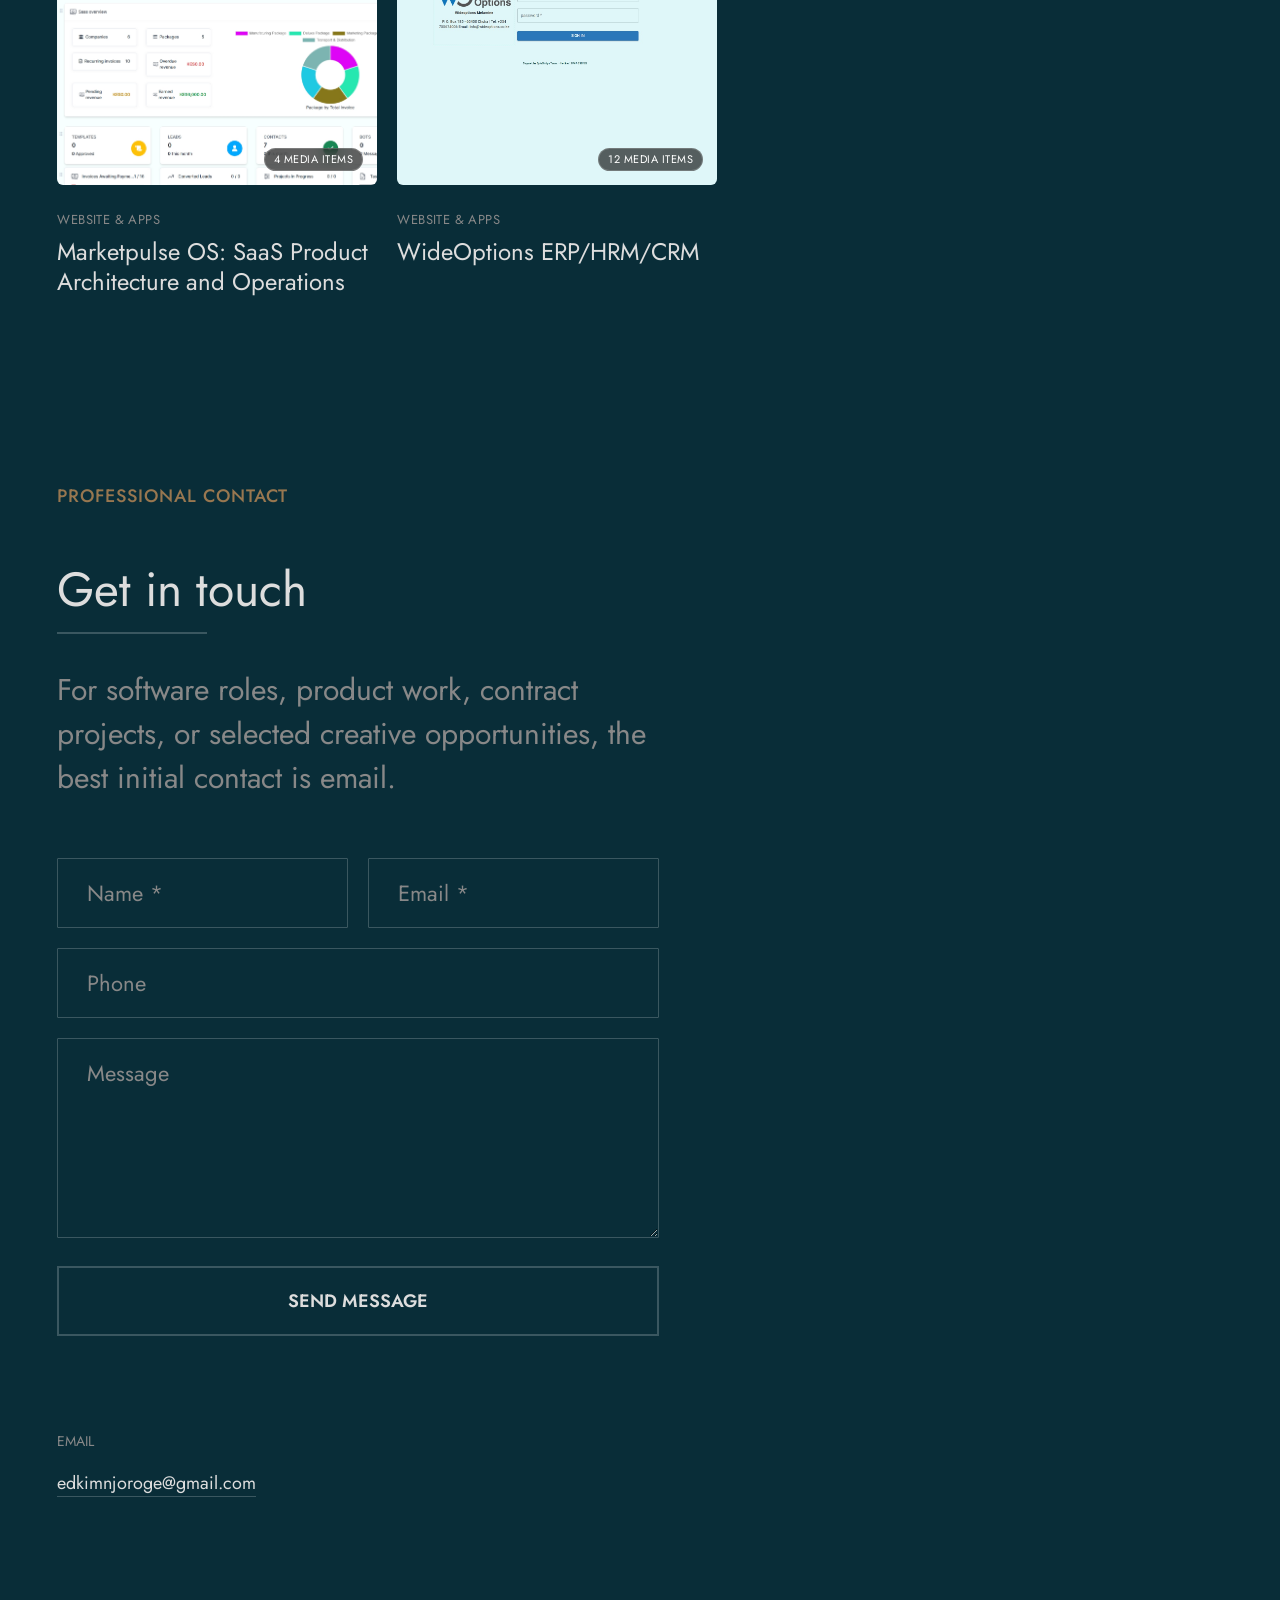
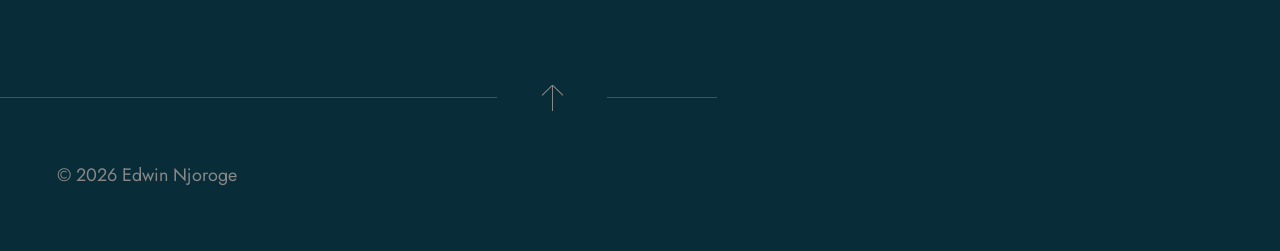
==== commit 0416f301: "Remove footer copy from published site" ====
--- a/index-light.html
+++ b/index-light.html
@@ -406,9 +406,7 @@
 				</div>
 				<div class="footer_content">
 					<div class="container">
-						<p><span data-i18n="site.footer.statement">Software-first portfolio featuring full-stack systems, product delivery, and selected creative work.</span><br />
-						<span data-i18n="site.footer.copyright">A focused selection of software case studies, product work, and visual projects.</span><br />
-						&copy; 2026 Edwin Njoroge</p>
+						<p>&copy; 2026 Edwin Njoroge</p>
 					</div>
 				</div>
 			</footer>
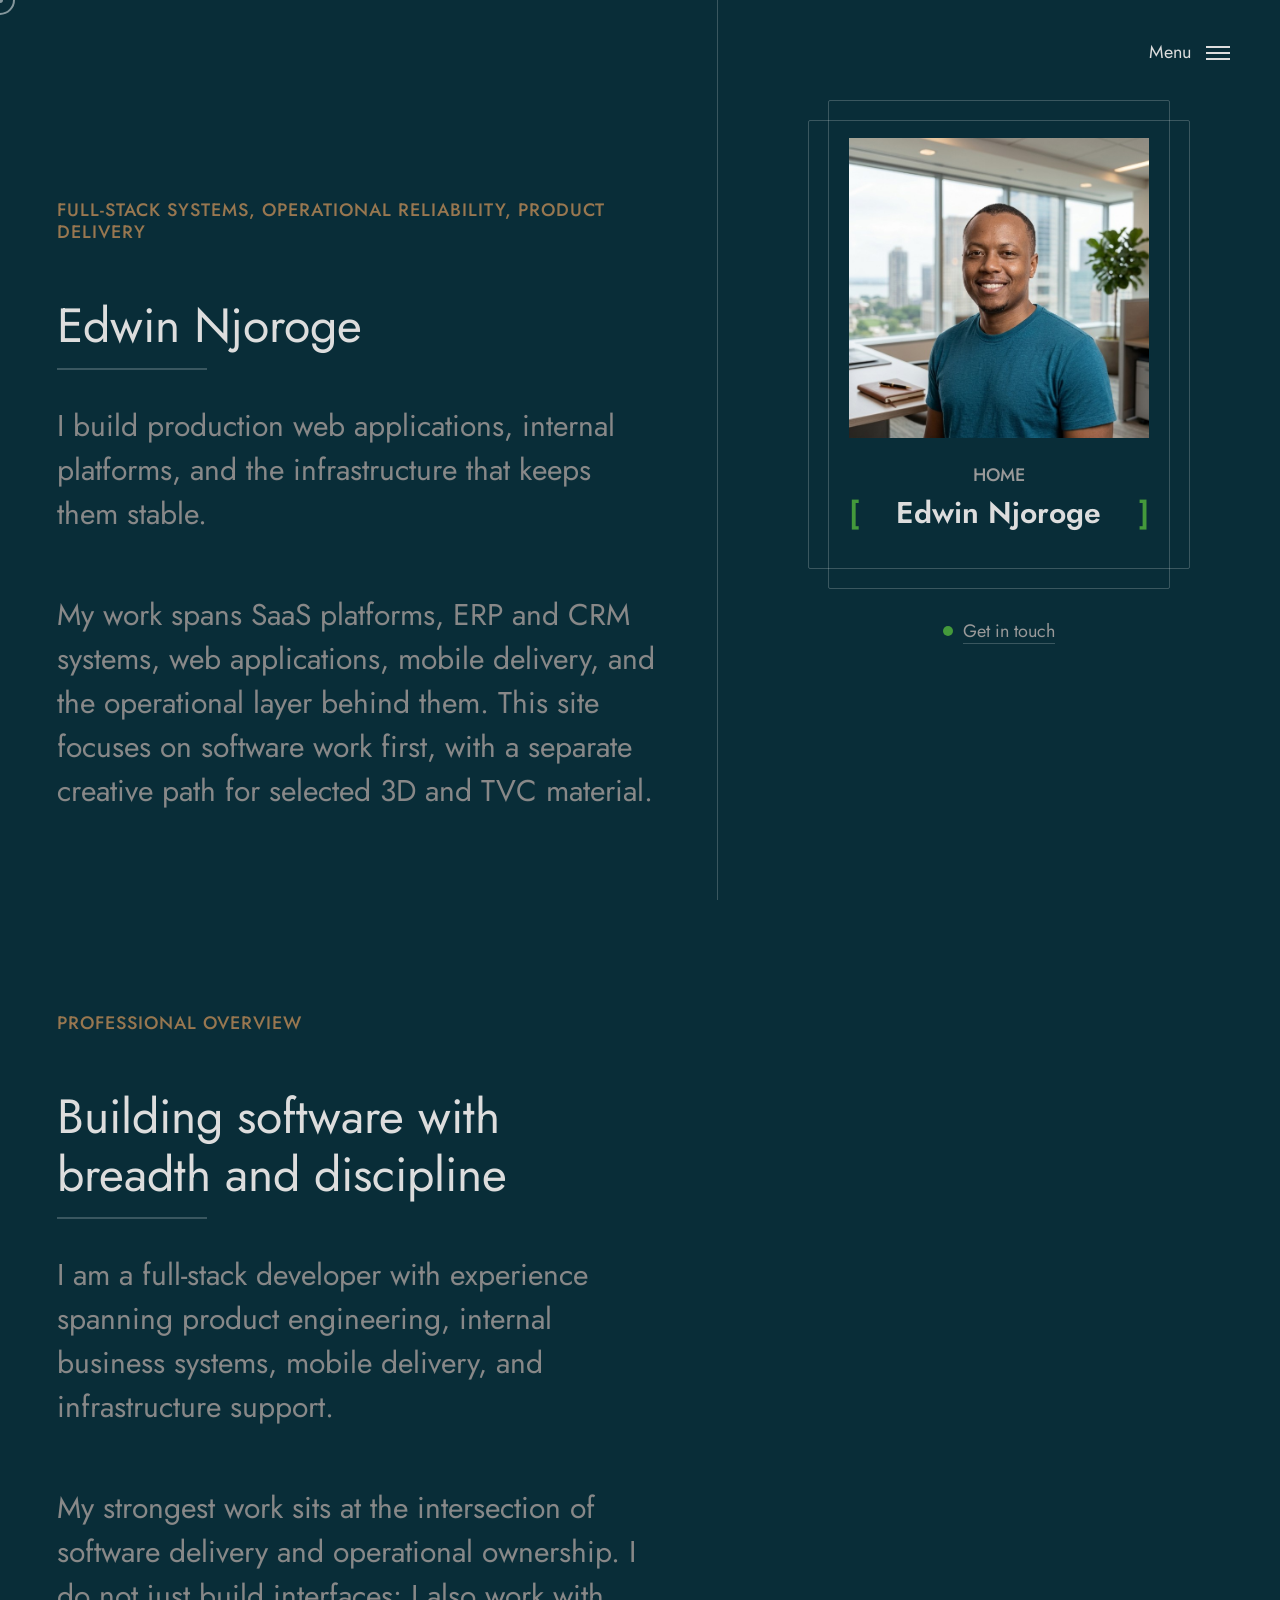
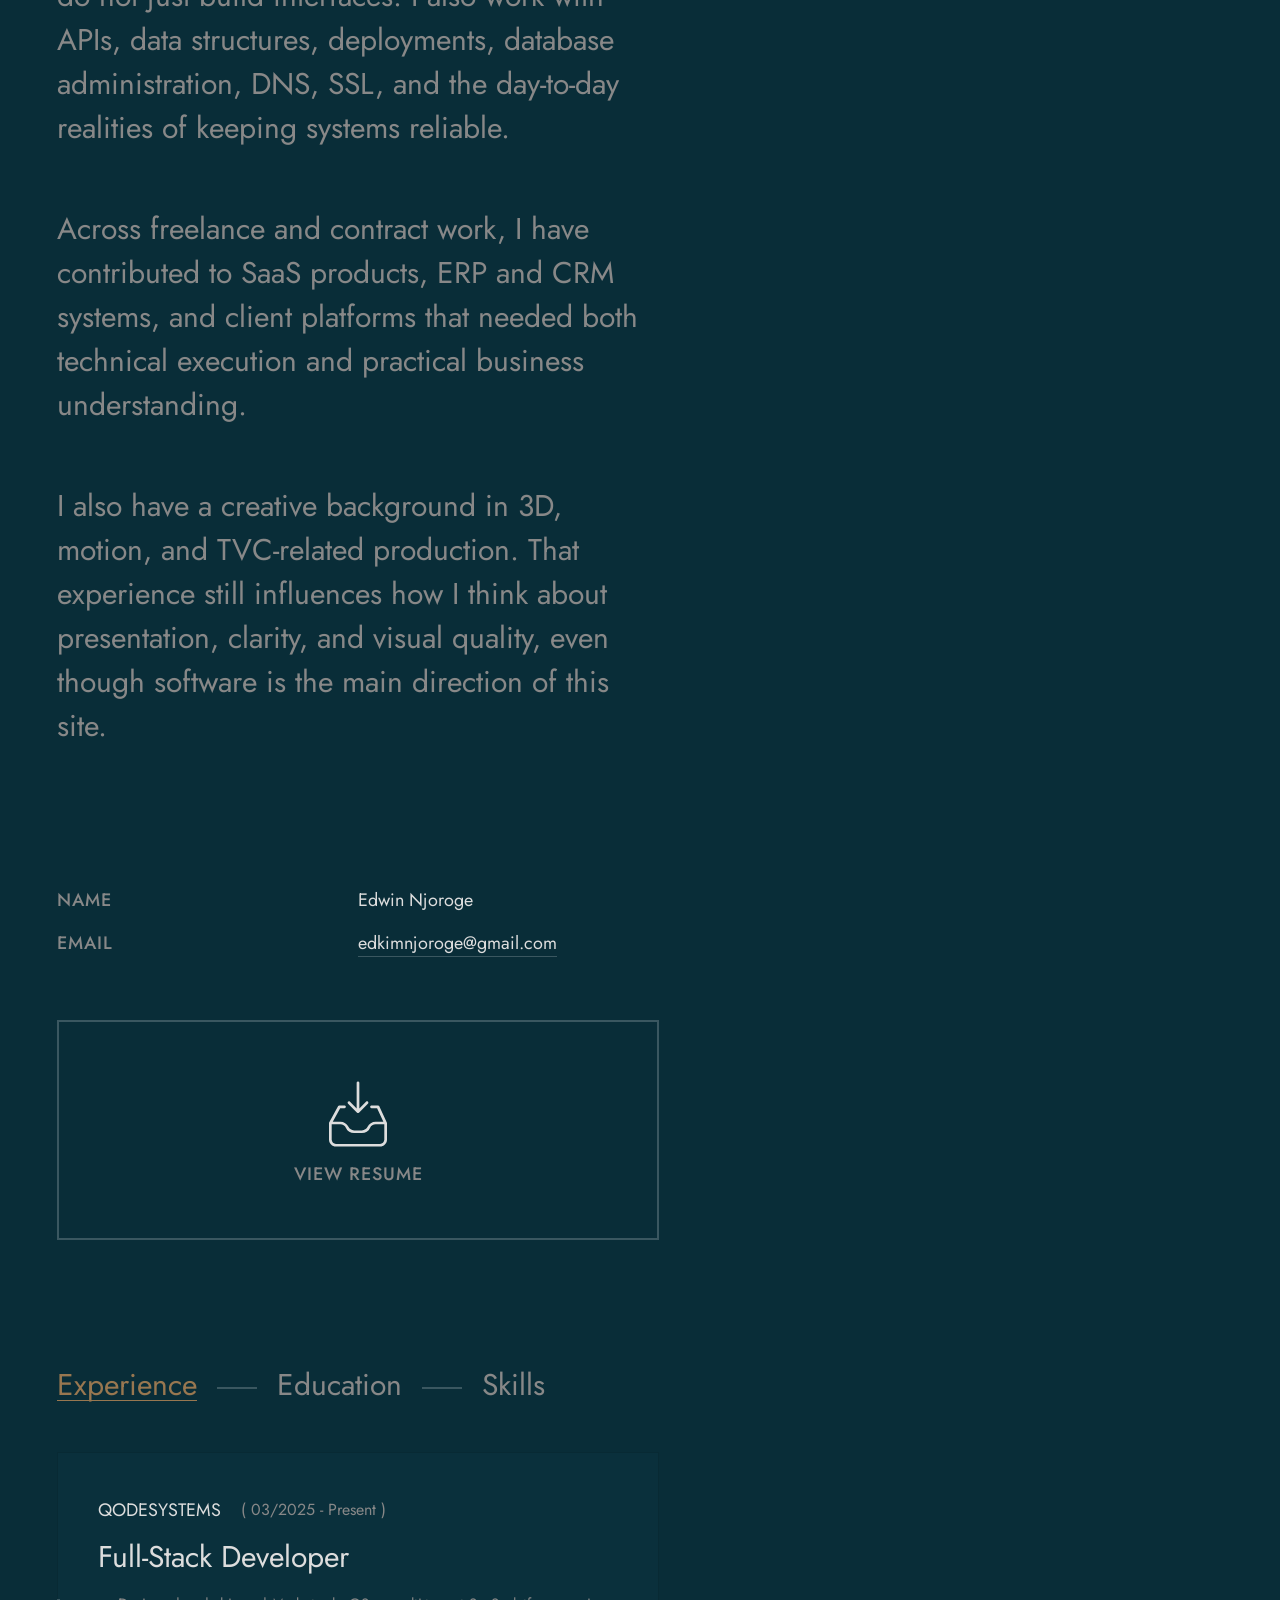
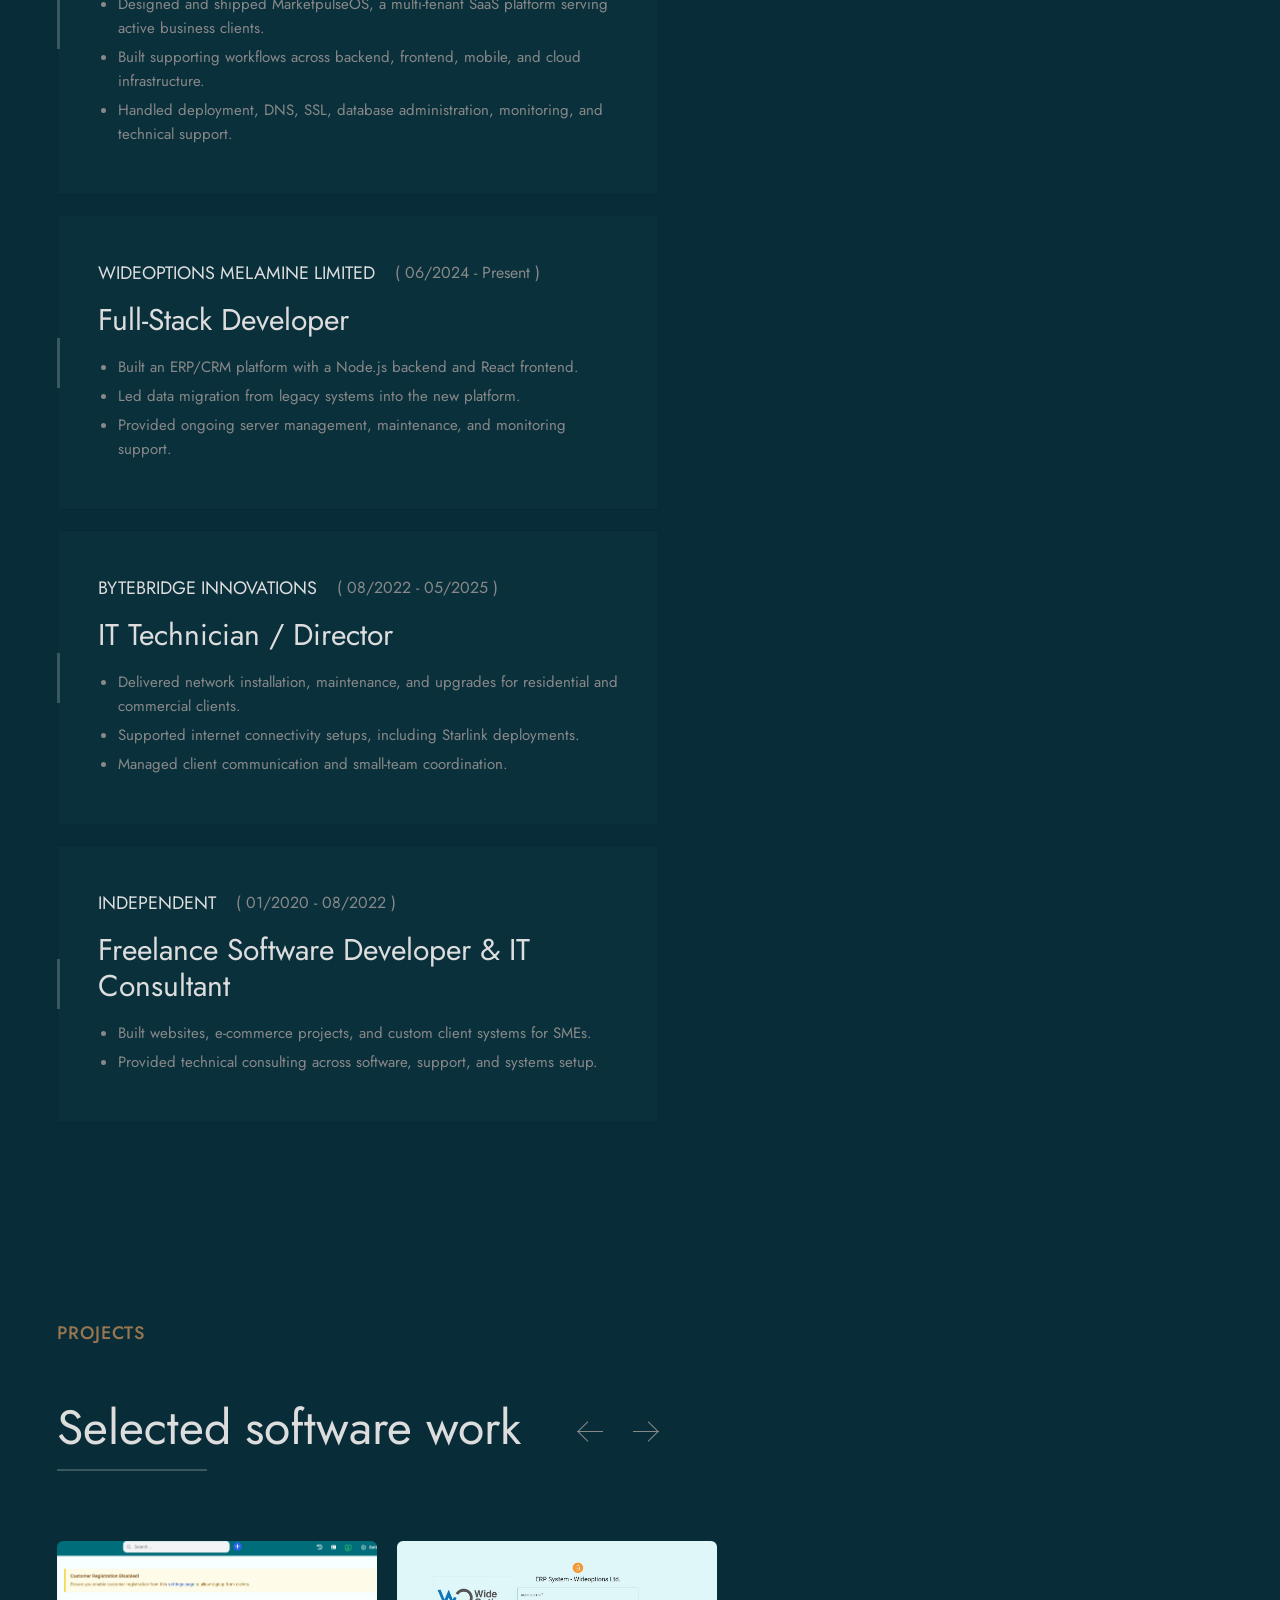
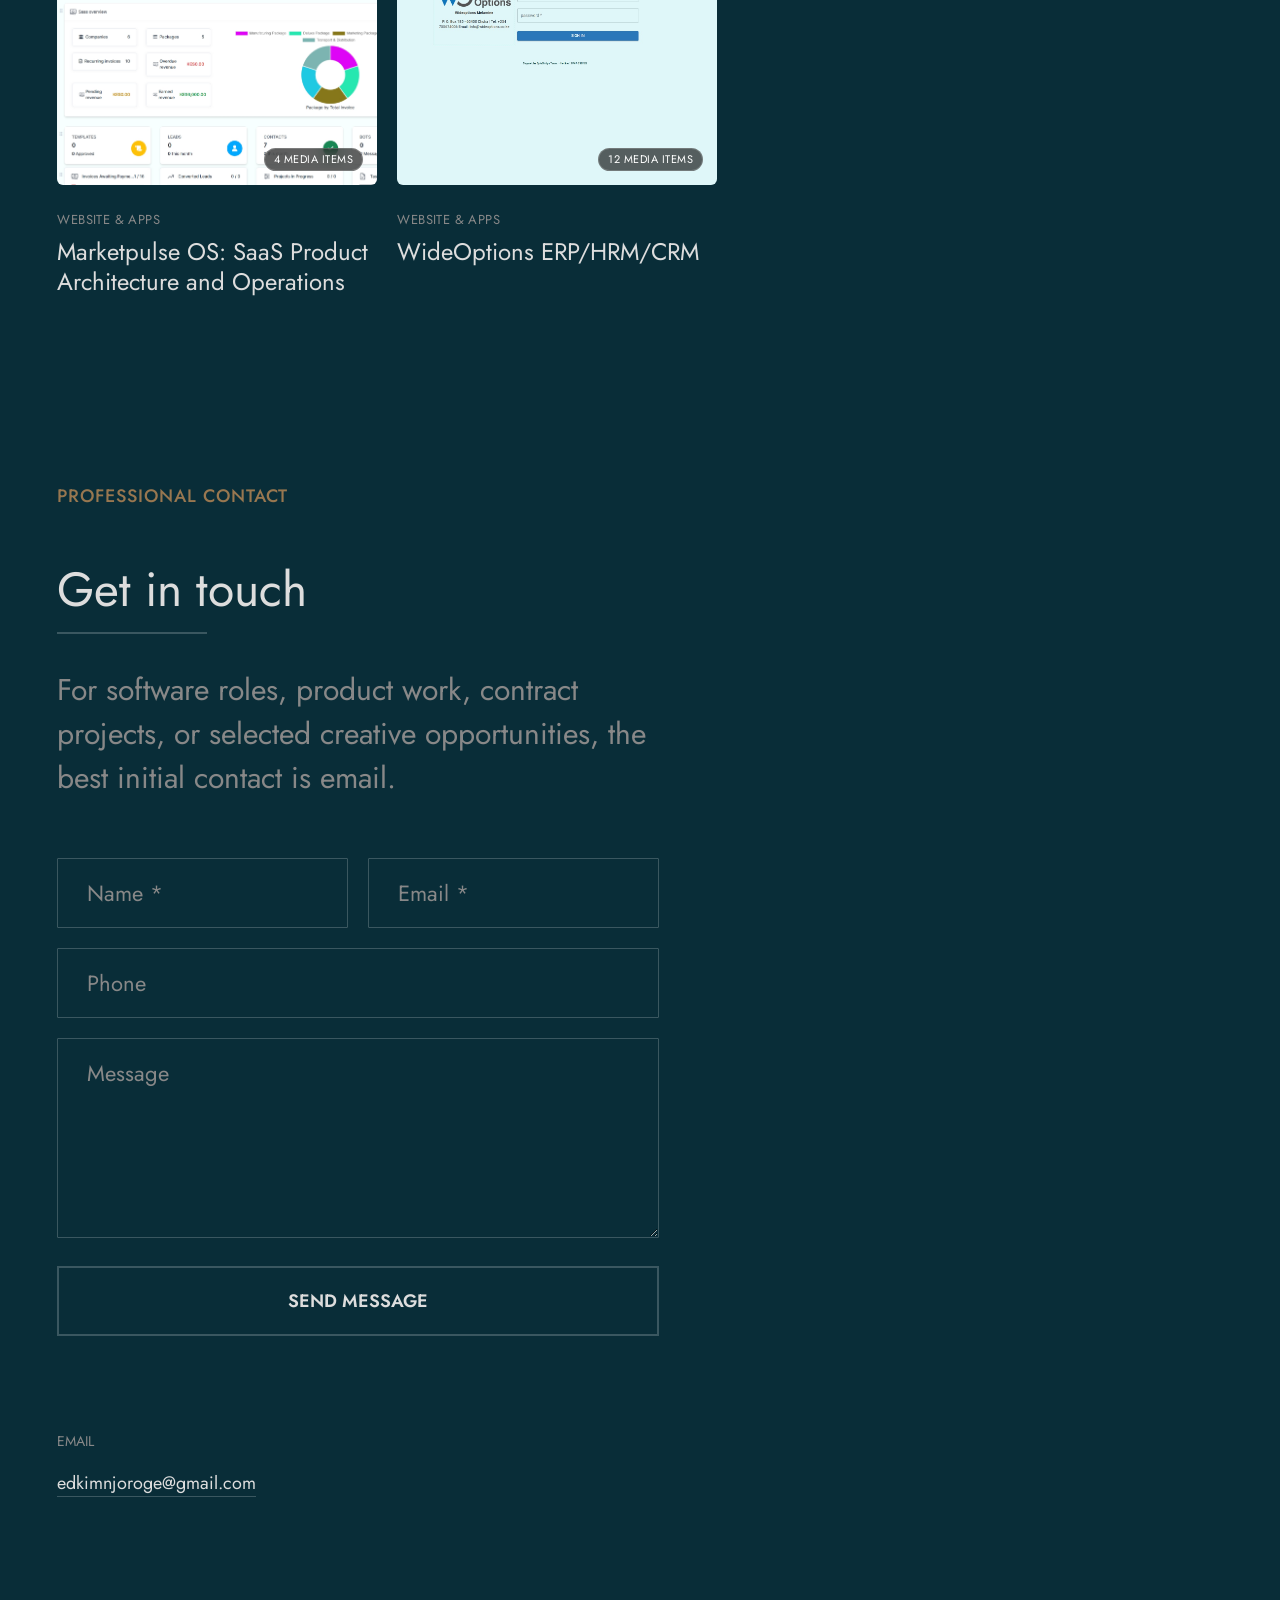
==== commit e44954ac: "Remove footer section from portfolio pages" ====
--- a/index-light.html
+++ b/index-light.html
@@ -399,18 +399,6 @@
 
 			</div>
 			<!-- /Page -->
-
-			<footer id="footer">
-				<div class="footer_top">
-					<a href="#" class="resumo_fn_totop"><span></span></a>
-				</div>
-				<div class="footer_content">
-					<div class="container">
-						<p>&copy; 2026 Edwin Njoroge</p>
-					</div>
-				</div>
-			</footer>
-
 
 		</div>
 		<!-- /Main Left Part -->
